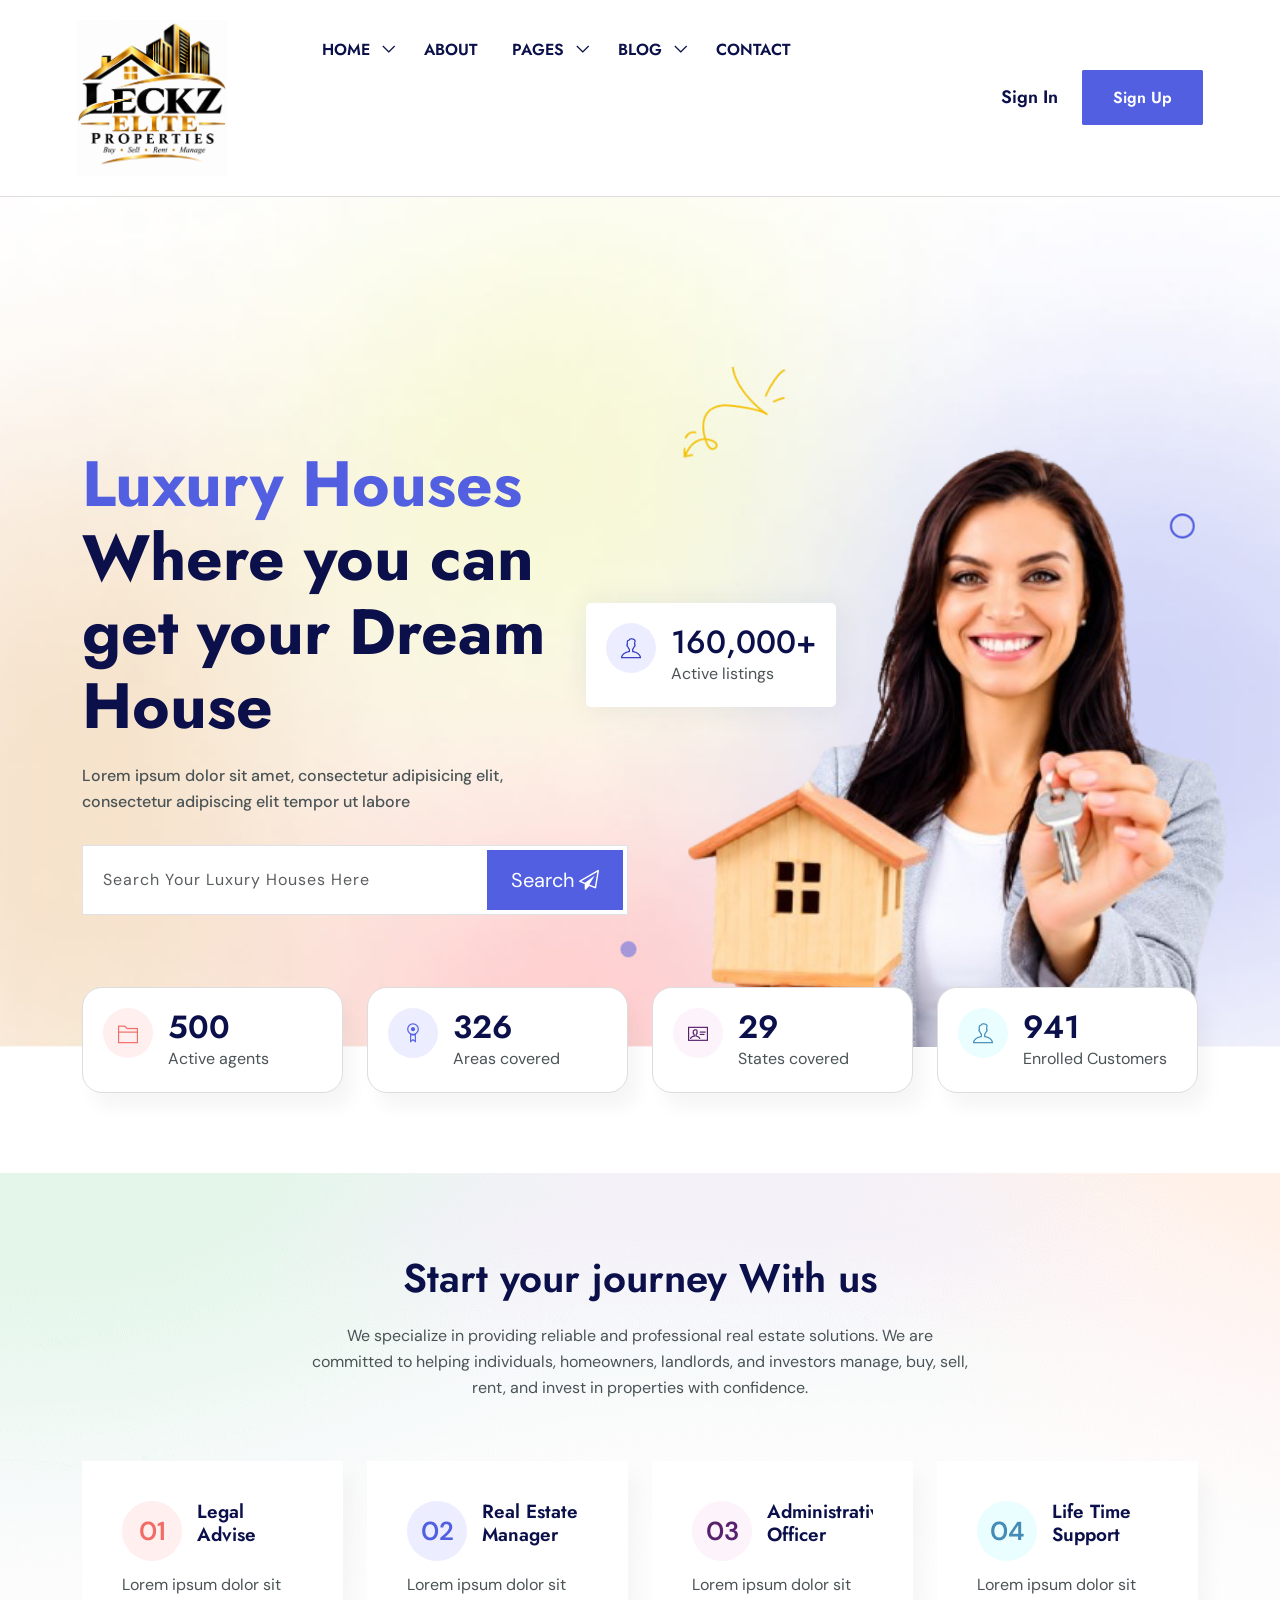
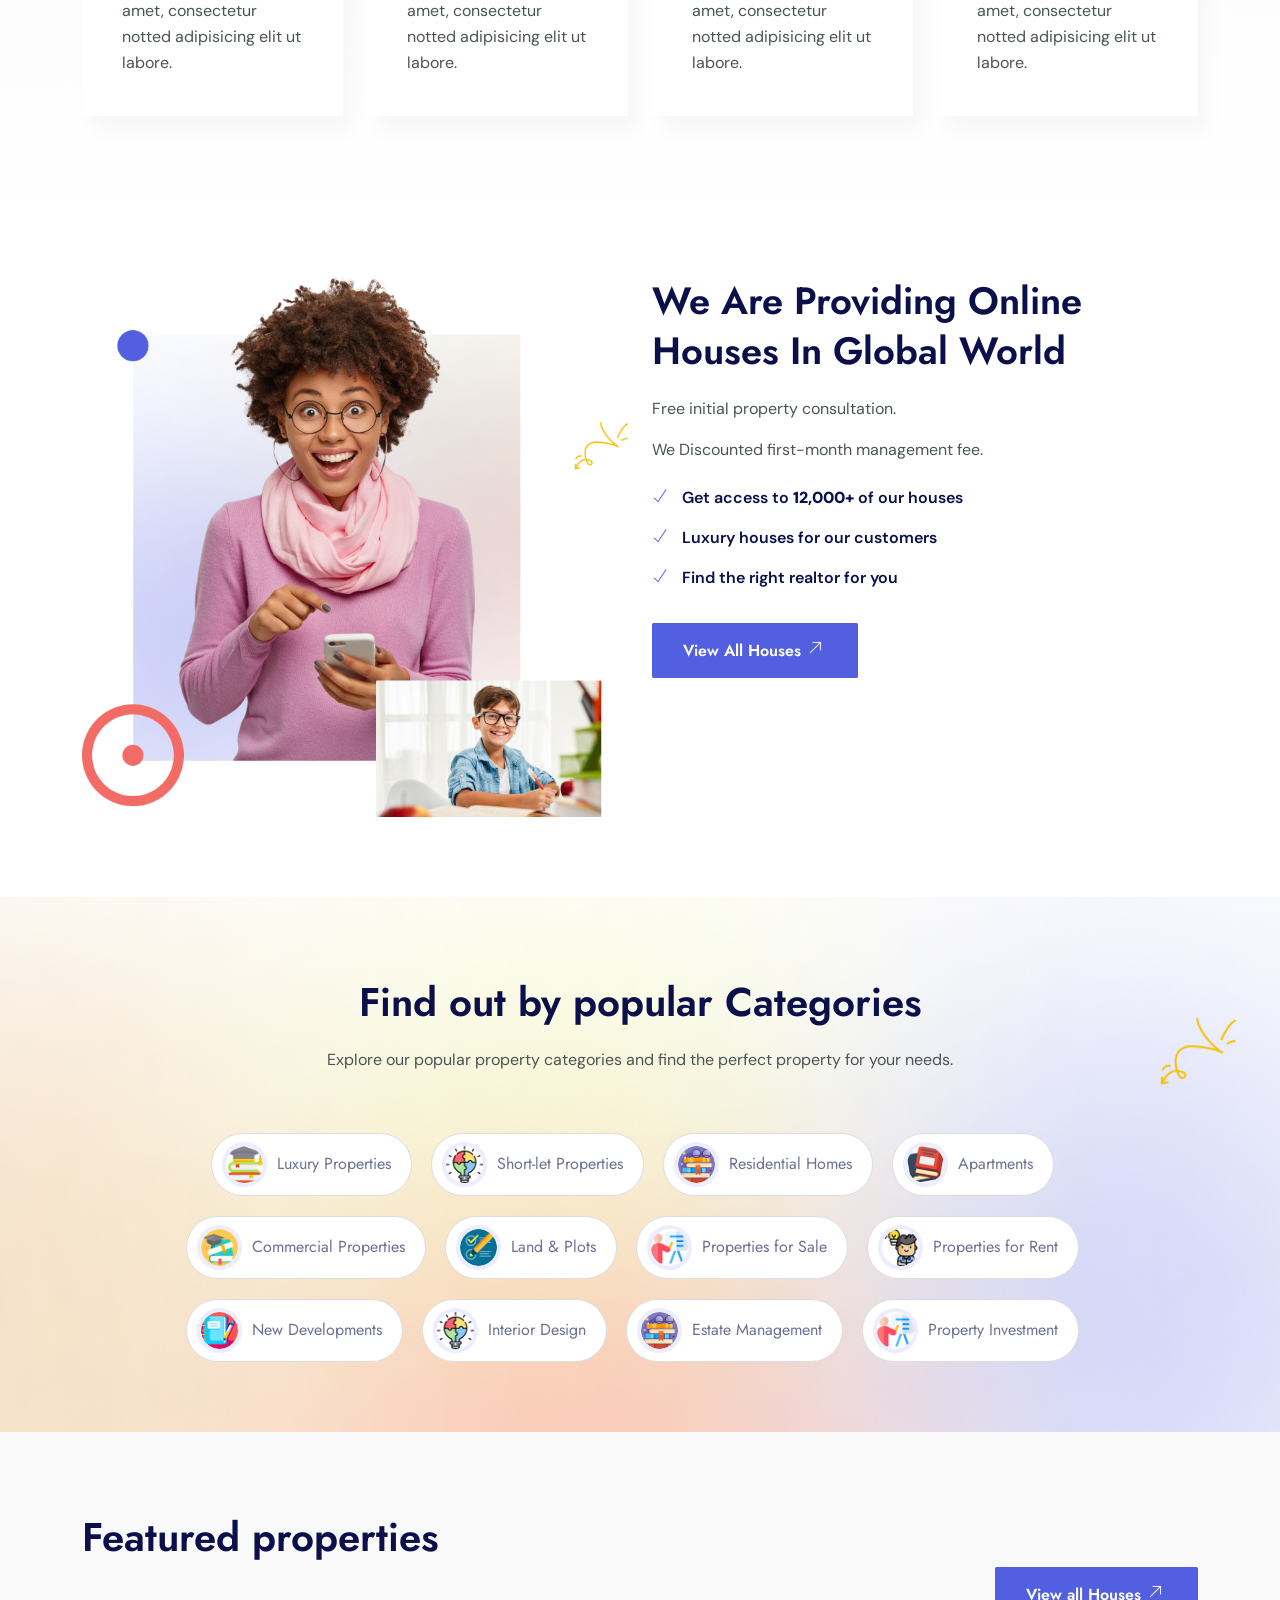
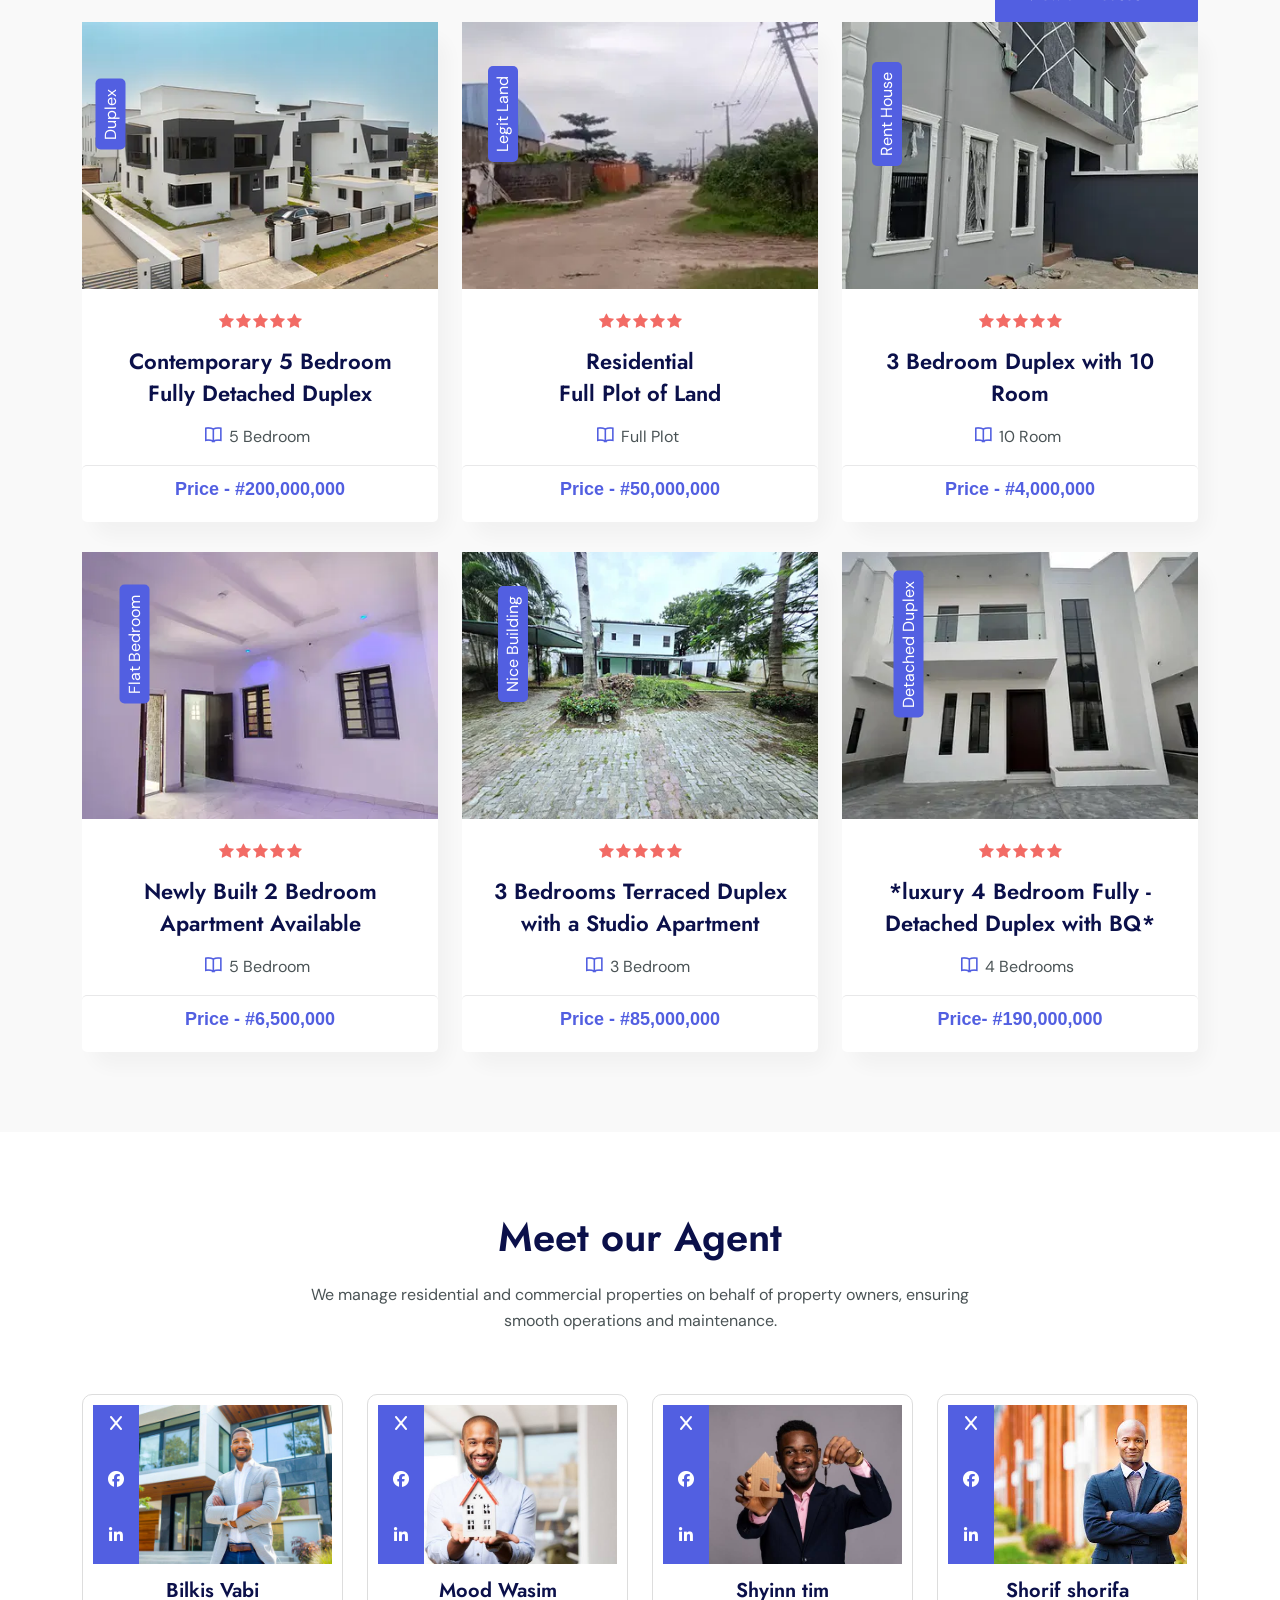
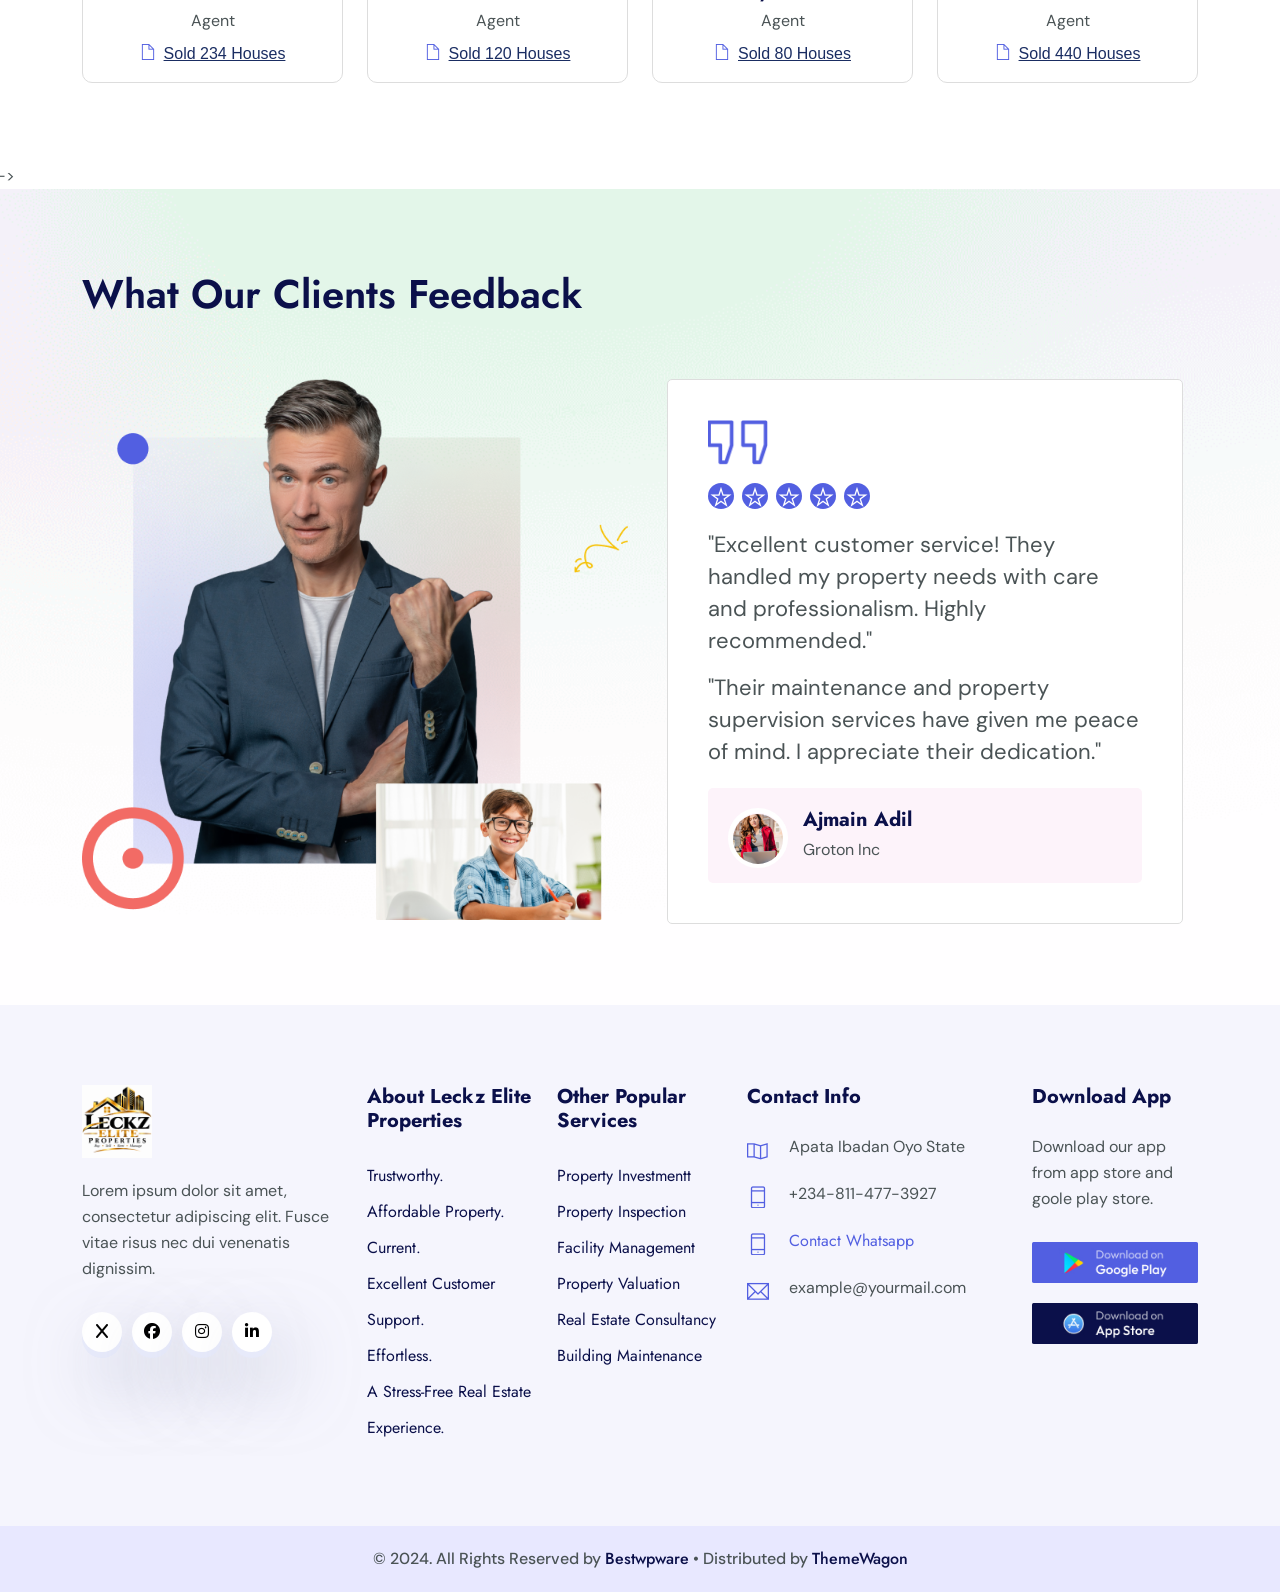
==== index.html @ 14e6365f "update index" ====
<!DOCTYPE html>
<html lang="en">

	<head>
		<!-- Meta -->
		<meta charset="utf-8">
		<meta http-equiv="X-UA-Compatible" content="IE=edge">
		<meta name="viewport" content="width=device-width, initial-scale=1, shrink-to-fit=no">
		<!-- The above 3 meta tags *must* come first in the head; any other head content must come *after* these tags -->
		<meta name="description" content="Eduleb - Education HTML Template">
		<meta name="keywords" content="agency, business, corporate, creative, html5, modern, multipurpose, One Page, parallax, startup">		
		<!-- SITE TITLE -->
		<title>Leckz Elite Properties</title>			
		<!-- Latest Bootstrap min CSS -->
		<link rel="stylesheet" href="assets/bootstrap/css/bootstrap.min.css">		
		<!-- Google Font -->
		<link href="https://fonts.googleapis.com/css2?family=DM+Sans:ital,opsz,wght@0,9..40,100..1000;1,9..40,100..1000&display=swap" rel="stylesheet">
		<link href="https://fonts.googleapis.com/css2?family=Jost:ital,wght@0,100..900;1,100..900&display=swap" rel="stylesheet">
		<!-- Font Awesome CSS -->
		<link rel="stylesheet" href="https://cdnjs.cloudflare.com/ajax/libs/font-awesome/6.5.2/css/all.min.css">
		<link rel="stylesheet" href="assets/fonts/font-awesome.min.css">
		<link rel="stylesheet" href="assets/fonts/themify-icons.css">
		<!--- owl carousel Css-->
		<link rel="stylesheet" href="assets/owlcarousel/css/owl.carousel.css">
		<link rel="stylesheet" href="assets/owlcarousel/css/owl.theme.css">	
		<!--jquery-simple-mobilemenu Css-->
        <link rel="stylesheet" href="assets/css/jquery-simple-mobilemenu.css">			
		<!-- MAGNIFIC CSS -->
		<link rel="stylesheet" href="assets/css/magnific-popup.css">		
		<!-- animate CSS -->
		<link rel="stylesheet" href="assets/css/animate.css">	
		<!-- Style CSS -->					
		<link rel="stylesheet" href="assets/css/style.css">					
		<!-- HTML5 shim and Respond.js IE8 support of HTML5 elements and media queries -->
		<!-- WARNING: Respond.js doesn't work if you view the page via file:// -->
		<!--[if lt IE 9]>
		  <script src="https://oss.maxcdn.com/html5shiv/3.7.2/html5shiv.min.js"></script>
		  <script src="https://oss.maxcdn.com/respond/1.4.2/respond.min.js"></script>
		<![endif]-->
	</head>
	
    <body data-spy="scroll" data-offset="80">

		<!-- START PRELOADER -->
		<div class="preloaders">
			<span class="loader"></span>
		</div>
		<!-- END PRELOADER -->		

		<!-- START NAVBAR -->  
		<div id="navigation" class="navbar-light bg-faded site-navigation">
			<div class="container-fluid">
				<div class="row">
					<div class="col-20 align-self-center">
						<div class="site-logo">
							<a href="index.html"><img src="assets/img/l-logo.png" alt=""></a>          				
						</div>
					</div><!--- END Col -->
					
					<div class="col-60 d-flex">
						<nav id="main-menu">
							<ul>
								<li class="menu-item-has-children"><a href="#">Home</a>
									<ul>										
										<li><a href="index.html">Home 01</a></li>
										<!-- <li><a href="index2.html">Home 02</a></li> -->
									</ul>
								</li>
								<li><a href="about.html">About</a></li>				  				  
								<!-- <li class="menu-item-has-children"><a href="course.html">Course</a> -->
									<!-- <ul>										 -->
										<!-- <li><a href="course.html">Course</a></li> -->
										<!-- <li><a href="course_details.html">Course Details</a></li> -->
									<!-- </ul> -->
								</li>								
								<li class="menu-item-has-children"><a href="#">Pages</a>
									<ul>										
										<li><a href="instructor.html">Instructor</a></li>
										<li><a href="ins_details.html">Instructor Details</a></li>
										<!-- <li><a href="pricing.html">Pricing Plan</a></li> -->
										<!-- <li><a href="faq.html">Faq Page</a></li>			 -->
										<!-- <li><a href="404.html">404</a></li>				 -->
									</ul>
								</li>							
								<li class="menu-item-has-children"><a href="blog.html">Blog</a>
									<ul>										
										<li><a href="blog.html">Blog</a></li>
										<li><a href="blog_single.html">Blog Details</a></li>
									</ul>
								</li>							  
								<li><a href="contact.html">Contact</a></li>
							</ul>
						</nav>
					</div><!--- END Col -->
					
					<div class="col-20 d-none d-xl-block text-end align-self-center">
						<a href="#" class="header-btn">Sign In</a>
						<a href="contact.html" class="btn_one">Sign Up</a>
					</div><!--- END Col -->
					
					<ul class="mobile_menu">						
						<li><a href="#">Home</a>
							<ul class="sub-menu">										
								<li><a href="index.html">Home 01</a></li>
								<!-- <li><a href="index2.html">Home 02</a></li>						 -->
							</ul>
						</li>	
						<li><a href="about.html">About</a></li>						
						<!-- <li><a href="#">Course</a> -->
							<!-- <ul class="sub-menu">										 -->
								<!-- <li><a href="course.html">Course</a></li> -->
								<!-- <li><a href="course_details.html">Course Deails</a></li>									 -->
							<!-- </ul> -->
						<!-- </li> -->
						<li><a href="#">Pages</a>
							<ul class="sub-menu">									
								<li><a href="instructor.html">Agentp</a></li>
								<li><a href="ins_details.html">Agent Details</a></li>
								<li><a href="pricing.html">Pricing Plan</a></li>
								<li><a href="faq.html">Faq Page</a></li>			
								<li><a href="404.html">404</a></li>							
							</ul>
						</li>			
						<li><a href="blog.html">Blog</a>
							<ul class="sub-menu">										
								<li><a href="blog.html">Blog</a></li>
								<li><a href="blog_single.html">Blog Details</a></li>
							</ul>
						</li>						
						<li><a href="contact.html">Contact</a></li>
					</ul>			
				</div><!--- END ROW -->
			</div><!--- END CONTAINER -->
		</div> 	  
		<!-- END NAVBAR -->		







		<!-- START HOME -->
		<section class="home_bg hb_height" style="background-image: url(assets/img/bg/home-bg.jpg);  background-size:cover; background-position: center center;">
			<div class="container">
				<div class="row">
				  <div class="col-lg-6 col-sm-12 col-xs-12">
					<div class="hero-text ht_top">
						<h1><span>Luxury Houses</span> Where you can get your Dream House</h1>
						<p>Lorem ipsum dolor sit amet, consectetur adipisicing elit, consectetur adipiscing elit tempor ut labore</p>
					</div>
					<div class="home_sb">
						<form action="#" class="banner_subs">
							<input type="text" class="form-control home_si" placeholder="Search your Luxury Houses here" required="required">
							<button type="button" class="subscribe__btn">Search <i class="fa fa-paper-plane-o"></i></button>
						</form>
					</div>					
				  </div><!--- END COL -->
				  <div class="col-lg-6 col-sm-12 col-xs-12">
					<div class="hero-text-img">
						<img src="assets/img/bg.png" class="img-fluid lekz-img" alt="" />
						<div class="home_ps number">
							<span class="ti-user"></span>
							<h2>160,000+</h2>
							<p>Active listings</p>
						</div>
					</div>					
				  </div><!--- END COL -->						  
				</div><!--- END ROW -->
			</div><!--- END CONTAINER -->
		</section>
		<!-- END  HOME -->	












		<!-- START COUNTER -->
		<section class="count_area counter_feature display">
			<div class="container">
				<div class="row diffrence">
					<div class="col-lg-3 col-sm-6 col-xs-12">
						<div class="single-counter">
							<span class="ti-folder sc_one"></span>
							<h2 class="counter-num">500</h2>
							<p>Active agents</p>
						</div>							
					</div>
					<div class="col-lg-3 col-sm-6 col-xs-12"> 
						<div class="single-counter">
							<span class="ti-medall-alt sc_two"></span>
							<h2 class="counter-num">326</h2>
							<p>Areas covered</p> 
						</div> 
					</div><!-- END COL -->
					<div class="col-lg-3 col-sm-6 col-xs-12">
						<div class="single-counter">
							<span class="ti-id-badge sc_three"></span>
							<h2 class="counter-num">29</h2>
							<p>States covered</p>
						</div>
					</div><!-- END COL -->
					<div class="col-lg-3 col-sm-6 col-xs-12">
						<div class="single-counter">
							<span class="ti-user sc_four"></span>
							<h2 class="counter-num">941</h2>
							<p>Enrolled Customers</p>
						</div>
					</div><!-- END COL -->						
				</div><!--- END ROW -->
			</div><!--- END CONTAINER -->		
		</section>
		<!-- END COUNTER -->







	<!-- START CATEGORY -->
	<section class="top_cat__area section-padding" style="background-image: url(assets/img/bg/shape-1.png);  background-size:cover; background-position: center center;">
		<div class="container">									
			<div class="section-title text-center">
				<h2>Start your journey With us</h2>
				<p>We specialize in providing reliable and professional real estate solutions. We are committed to helping individuals, homeowners, landlords, and investors manage, buy, sell, rent, and invest in properties with confidence.</p>
			</div>						
			<div class="row">					
				<div class="col-lg-3 col-sm-6 col-xs-12 wow fadeInUp" data-wow-duration="1s" data-wow-delay="0.2s" data-wow-offset="0">
					<div class="single_tp">
						<span class="sc_one">01</span>
						<h3>Legal <br/>Advise</h3>
						<p>Lorem ipsum dolor sit amet, consectetur notted adipisicing elit ut labore.</p>
					</div>
				</div><!-- END COL -->			
				<div class="col-lg-3 col-sm-6 col-xs-12 wow fadeInUp" data-wow-duration="1s" data-wow-delay="0.3s" data-wow-offset="0">
					<div class="single_tp">
						<span class="sc_two">02</span>
						<h3>Real Estate <br/>Manager</h3>
						<p>Lorem ipsum dolor sit amet, consectetur notted adipisicing elit ut labore.</p>
					</div>
				</div><!-- END COL -->			
				<div class="col-lg-3 col-sm-6 col-xs-12 wow fadeInUp" data-wow-duration="1s" data-wow-delay="0.4s" data-wow-offset="0">
					<div class="single_tp">
						<span class="sc_three">03</span>
						<h3>Administrative <br/>Officer</h3>
						<p>Lorem ipsum dolor sit amet, consectetur notted adipisicing elit ut labore.</p>
					</div>
				</div><!-- END COL -->	
				<div class="col-lg-3 col-sm-6 col-xs-12 wow fadeInUp" data-wow-duration="1s" data-wow-delay="0.4s" data-wow-offset="0">
					<div class="single_tp">
						<span class="sc_four">04</span>
						<h3>Life Time <br />Support</h3>
						<p>Lorem ipsum dolor sit amet, consectetur notted adipisicing elit ut labore.</p>
					</div>
				</div><!-- END COL -->							
			</div><!-- END ROW -->
		</div><!--- END CONTAINER -->
	</section>
	<!-- END CATEGORY -->		
		
	<!-- START ABOUT US -->
	<section class="ab_area section-padding">
		<div class="container">									
			<div class="row">								
				<div class="col-lg-6 col-sm-12 col-xs-12 wow fadeInUp" data-wow-duration="1s" data-wow-delay="0.2s" data-wow-offset="0">
					<div class="ab_img">
						<img src="assets/img/about1.png" class="img-fluid" alt="image">
					</div>
				</div><!--- END COL -->						
				<div class="col-lg-6 col-sm-12 col-xs-12 wow fadeInUp" data-wow-duration="1s" data-wow-delay="0.1s" data-wow-offset="0">
					<div class="ab_content">
						<h2>We Are Providing Online Houses In Global World</h2>
						<p>Free initial property consultation.</p>
						<p>We Discounted first-month management fee.</p>
						<ul>
							<li><span class="ti-check"></span> Get access to <b>12,000+</b> of our houses</li>
							<li><span class="ti-check"></span> Luxury houses for our customers</li>
							<li><span class="ti-check"></span> Find the right realtor for you</li>
						</ul>
						<a class="btn_one" href="course.html">View All Houses <i class="ti-arrow-top-right"></i></a>
					</div>
				</div><!--- END COL -->							  
			</div><!--- END ROW -->
		</div><!--- END CONTAINER -->
	</section>
	<!-- END ABOUT US -->	
	
	<!-- START CATEGORY -->
	<section class="top_cat__area section-padding image" style="background-image: url(assets/img/bg/section-2.jpg);  background-size:cover; background-position: center center;">
		<div class="container">									
			<div class="section-title text-center">
				<h2>Find out by popular Categories</h2>
				<p>Explore our popular property categories and find the perfect property for your needs.</p>
			</div>						
			<div class="row">													
				<div class="col-lg-12 col-sm-12 col-xs-12 wow fadeInUp" data-wow-duration="1s" data-wow-delay="0.1s" data-wow-offset="0">
					<div class="cat_list">
						<ul>
							<li><a href="#"><img src="assets/img/e1.png" alt="category-image" /> Luxury Properties</a></li>
							<li><a href="#"><img src="assets/img/e2.png" alt="category-image" /> Short-let Properties</a></li>
							<li><a href="#"><img src="assets/img/e3.png" alt="category-image" /> Residential Homes</a></li>
							<li><a href="#"><img src="assets/img/e4.png" alt="category-image" /> Apartments</a></li>
							<li><a href="#"><img src="assets/img/e5.png" alt="category-image" /> Commercial Properties</a></li>
							<li><a href="#"><img src="assets/img/e6.png" alt="category-image" /> Land & Plots</a></li>
							<li><a href="#"><img src="assets/img/e7.png" alt="category-image" /> Properties for Sale</a></li>
							<li><a href="#"><img src="assets/img/e8.png" alt="category-image" /> Properties for Rent</a></li>
							<li><a href="#"><img src="assets/img/e9.png" alt="category-image" /> New Developments</a></li>
							<li><a href="#"><img src="assets/img/e2.png" alt="category-image" /> Interior Design</a></li>
							<li><a href="#"><img src="assets/img/e3.png" alt="category-image" /> Estate Management</a></li>	
							<li><a href="#"><img src="assets/img/e7.png" alt="category-image" /> Property Investment</a></li>							
						</ul>
					</div>
				</div><!--- END COL -->							  
			</div><!--- END ROW -->
		</div><!--- END CONTAINER -->
	</section>
	<!-- END CATEGORY -->			

		<!-- START COURSE -->
		<section class="home_course section-padding">
			<div class="container">
				<div class="row">
					<div class="col-lg-8 col-sm-6 col-xs-12">
						<div class="section-title">
							<h2>Featured properties</h2>
						</div>					
					</div><!--- END COL -->
					<div class="col-lg-4 col-sm-6 col-xs-12">
						<div class="cour_btn">
							<a href="course.html" class="btn_one">View all Houses <i class="ti-arrow-top-right"></i></a>
						</div>
					</div><!--- END COL -->
				</div><!--- END ROW -->				
				<div class="row">
					<div class="col-lg-4 col-sm-6 col-xs-12">
						<div class="single_course">
							<div class="single_c_img">
								<img src="assets/img/house-1.webp" class="img-fluid" alt="course-image" />
								<span>Duplex</span>
							</div>
							<i class="fa fa-star"></i><i class="fa fa-star"></i><i class="fa fa-star"></i><i class="fa fa-star"></i><i class="fa fa-star"></i>
							<h4><a href="course.html">Contemporary 5 Bedroom Fully Detached Duplex</a></h4>
							<p><span class="ti-book"> </span> 5 Bedroom</p>
							<!-- <p><span class="ti-alarm-clock"> </span>2 Hrs 32 Min</p> -->
							<div class="price">Price - #200,000,000</div>
						</div>
					</div><!-- END COL -->
					<div class="col-lg-4 col-sm-6 col-xs-12">
						<div class="single_course">
							<div class="single_c_img">
								<img src="assets/img/house-2.webp" class="img-fluid" alt="course-image" />
								<span>Legit Land</span>
							</div>
							<i class="fa fa-star"></i><i class="fa fa-star"></i><i class="fa fa-star"></i><i class="fa fa-star"></i><i class="fa fa-star"></i>
							<h4><a href="course.html">Residential  <br/>Full Plot of Land</a></h4>
							<p><span class="ti-book"> </span> Full Plot</p>
							<!-- <p><span class="ti-alarm-clock"> </span>3 Hrs 32 Min</p> -->
							<div class="price">Price - #50,000,000</div>
						</div>
					</div><!-- END COL -->
					<div class="col-lg-4 col-sm-6 col-xs-12">
						<div class="single_course">
							<div class="single_c_img">
								<img src="assets/img/house-3.webp" class="img-fluid" alt="course-image" />
								<span>Rent House</span>
							</div>
							<i class="fa fa-star"></i><i class="fa fa-star"></i><i class="fa fa-star"></i><i class="fa fa-star"></i><i class="fa fa-star"></i>
							<h4><a href="course.html">3 Bedroom Duplex with 10 Room </a></h4>
							<p><span class="ti-book"> </span>10 Room</p>
							<!-- <p><span class="ti-alarm-clock"> </span>2 Hrs 32 Min</p> -->
							<div class="price">Price - #4,000,000</div>
						</div>
					</div><!-- END COL -->
					<div class="col-lg-4 col-sm-6 col-xs-12">

						<div class="single_course">
							<div class="single_c_img">
								<img src="assets/img/house-4.webp" class="img-fluid" alt="course-image" />
								<span>Flat Bedroom</span>
							</div>
							<i class="fa fa-star"></i><i class="fa fa-star"></i><i class="fa fa-star"></i><i class="fa fa-star"></i><i class="fa fa-star"></i>
							<h4><a href="course.html">Newly Built 2 Bedroom Apartment Available</a></h4>
							<p><span class="ti-book"> </span> 5 Bedroom</p>
							<!-- <p><span class="ti-alarm-clock"> </span>2 Hrs 32 Min</p> -->
							<div class="price">Price - #6,500,000</div>
						</div>
					</div><!-- END COL -->
					<div class="col-lg-4 col-sm-6 col-xs-12">
						<div class="single_course">
							<div class="single_c_img">
								<img src="assets/img/house-5.webp" class="img-fluid" alt="course-image" />
								<span>Nice Building</span>
							</div>
							<i class="fa fa-star"></i><i class="fa fa-star"></i><i class="fa fa-star"></i><i class="fa fa-star"></i><i class="fa fa-star"></i>
							<h4><a href="course.html">3 Bedrooms Terraced Duplex with a Studio Apartment</a></h4>
							<p><span class="ti-book"> </span> 3 Bedroom</p>
							<!-- <p><span class="ti-alarm-clock"> </span>2 Hrs 32 Min</p> -->
							<div class="price">Price - #85,000,000</div>
						</div>
					</div><!-- END COL -->
					<div class="col-lg-4 col-sm-6 col-xs-12">
						<div class="single_course">
							<div class="single_c_img">
								<img src="assets/img/house-6.webp" class="img-fluid" alt="course-image" />
								<span>Detached Duplex</span>
							</div>
							<i class="fa fa-star"></i><i class="fa fa-star"></i><i class="fa fa-star"></i><i class="fa fa-star"></i><i class="fa fa-star"></i>
							<h4><a href="course.html">*luxury 4 Bedroom Fully -Detached Duplex with BQ*</a></h4>
							<p><span class="ti-book"> </span> 4 Bedrooms</p>
							<!-- <p><span class="ti-alarm-clock"> </span>2 Hrs 32 Min</p> -->
							<div class="price">Price- #190,000,000</div>
						</div>
					</div><!-- END COL -->						
				</div><!--- END ROW -->
			</div><!--- END CONTAINER -->		
		</section>
		<!-- END COURSE -->	
		
		<!-- START COMPANY PARTNER LOGO  -->
		<!-- <div class="partner-logo section-padding"> -->
			<!-- <div class="container"> -->
				<!-- <div class="row part_bg">
					<div class="col-lg-4 col-sm-4 col-xs-12">
						<div class="partner_title">
							<h3>Helping <span>86,000+</span> global companies take the gloves off </h3>
						</div>					
					</div><!-- END COL  -->
					<!-- <div class="col-lg-8 col-sm-8 col-xs-12 text-center"> -->
						<!-- <div class="partner"> -->
							<!-- <a href="#"><img src="assets/img/clients/1.png" alt="image"></a> -->
							<!-- <a href="#"><img src="assets/img/clients/2.png" alt="image"></a> -->
							<!-- <a href="#"><img src="assets/img/clients/3.png" alt="image"></a> -->
							<!-- <a href="#"><img src="assets/img/clients/4.png" alt="image"></a> -->
							<!-- <a href="#"><img src="assets/img/clients/5.png" alt="image"></a> -->
							<!-- <a href="#"><img src="assets/img/clients/2.png" alt="image"></a> -->
				 			<!-- <a href="#"><img src="assets/img/clients/1.png" alt="image"></a> -->
							<!-- <a href="#"><img src="assets/img/clients/3.png" alt="image"></a> -->
							<!-- <a href="#"><img src="assets/img/clients/4.png" alt="image"></a> -->
						<!-- </div> -->
					<!-- </div><!-- END COL  --> 
				<!-- </div><!--END  ROW  -->
			<!-- </div><!-- END CONTAINER  --> 
		<!-- </div> -->
		<!-- END COMPANY PARTNER LOGO	 -->

		<!-- START VIDEO -->
		<!-- <section class="vid_area section-padding"> -->
			<!-- <div class="container">																 -->
				<!-- <div class="row"> -->
					<!-- <div class="col-lg-12 vp_top wow fadeInUDown" data-wow-duration="1s" data-wow-delay="0.2s" data-wow-offset="0"> -->
						<!-- <div class="video-area" style="background-image: url(assets/img/bg/video.jpg);  background-size:cover; background-position: center center;"> -->
							<!-- <a href="https://www.youtube.com/watch?v=RXv_uIN6e-Y" class="magnific_popup video-button"><i class="fa fa-play"></i></a> -->
						<!-- </div> -->
					<!-- </div><!--- END COL -->	 
				<!-- </div><!--- END ROW --> 
			<!-- </div><!--- END CONTAINER -->
		<!-- </section> -->
		<!-- END VIDEO -->			
		
		<!-- START TEAM -->
		<section class="team_area section-padding">
			<div class="container">									
				<div class="section-title text-center">
					<h2>Meet our Agent</h2>
					<p>We manage residential and commercial properties on behalf of property owners, ensuring smooth operations and maintenance.</p>
				</div>						
				<div class="row">													
					<div class="col-lg-3 col-sm-6 col-xs-12 wow fadeInUp" data-wow-duration="1s" data-wow-delay="0.1s" data-wow-offset="0">
						<div class="our-team">
							<div class="team-content">
								<a href="#"><img src="assets/img/images-2.jpeg" alt=""></a>
								<ul class="social-links">
									<li><a href="#"><i class="fa-solid fa-x"></i></a></li>
									<li><a href="#"><i class="fa-brands fa-facebook-f"></i></a></li>
									<li><a href="#"><i class="fa-brands fa-linkedin-in"></i></a></li>
								</ul>
							</div>
							<div class="team-prof">
								<h3>Bilkis Vabi</h3>
								<span>Agent</span>
							</div>
							<div class="sth_det2">
								<span class="ti-file"> <u>Sold 234 Houses</u></span>
								<!-- <span class="ti-user"> <u>27 Student</u></span> -->
							</div>									
						</div>
					</div><!--- END COL -->										
					<div class="col-lg-3 col-sm-6 col-xs-12 wow fadeInUp" data-wow-duration="1s" data-wow-delay="0.1s" data-wow-offset="0">
						<div class="our-team">
							<div class="team-content">
								<a href="#"><img src="assets/img/images.jpeg" alt=""></a>
								<ul class="social-links">
									<li><a href="#"><i class="fa-solid fa-x"></i></a></li>
									<li><a href="#"><i class="fa-brands fa-facebook-f"></i></a></li>
									<li><a href="#"><i class="fa-brands fa-linkedin-in"></i></a></li>
								</ul>
							</div>
							<div class="team-prof">
								<h3>Mood Wasim</h3>
								<span>Agent</span>
							</div>
							<div class="sth_det2">
								<span class="ti-file"> <u>Sold 120 Houses</u></span>
								<!-- <span class="ti-user"> <u>41 Student</u></span> -->
							</div>							
						</div>
					</div><!--- END COL -->										
					<div class="col-lg-3 col-sm-6 col-xs-12 wow fadeInUp" data-wow-duration="1s" data-wow-delay="0.1s" data-wow-offset="0">
						<div class="our-team">
							<div class="team-content">
								<a href="#"><img src="assets/img/images-3.jpeg" alt=""></a>
								<ul class="social-links">
									<li><a href="#"><i class="fa-solid fa-x"></i></a></li>
									<li><a href="#"><i class="fa-brands fa-facebook-f"></i></a></li>
									<li><a href="#"><i class="fa-brands fa-linkedin-in"></i></a></li>
								</ul>
							</div>
							<div class="team-prof">
								<h3>Shyinn tim</h3>
								<span>Agent</span>
							</div>
							<div class="sth_det2">
								<span class="ti-file"> <u>Sold 80 Houses</u></span>
								<!-- <span class="ti-user"> <u>31 Student</u></span> -->
							</div>
						</div>
					</div><!--- END COL -->										
					<div class="col-lg-3 col-sm-6 col-xs-12 wow fadeInUp" data-wow-duration="1s" data-wow-delay="0.1s" data-wow-offset="0">
						<div class="our-team">
							<div class="team-content">
								<a href="#"><img src="assets/img/images-9.jpeg" alt=""></a>
								<ul class="social-links">
									<li><a href="#"><i class="fa-solid fa-x"></i></a></li>
									<li><a href="#"><i class="fa-brands fa-facebook-f"></i></a></li>
									<li><a href="#"><i class="fa-brands fa-linkedin-in"></i></a></li>
								</ul>
							</div>
							<div class="team-prof">
								<h3>Shorif shorifa</h3>
								<span>Agent</span>
							</div>
							<div class="sth_det2">
								<span class="ti-file"> <u>Sold 440 Houses</u></span>
								<!-- <span class="ti-user"> <u>24 Student</u></span> -->
							</div>
						</div>
					</div><!--- END COL -->							  
				</div><!--- END ROW -->
			</div><!--- END CONTAINER -->
		</section>
		<!-- END TEAM -->	

	<!-- START PROMO -->
	<!-- <section class="ab_area section-padding"> -->
		<!-- <div class="container">									 -->
			<div class="row">													
				<!-- <div class="col-lg-6 col-sm-12 col-xs-12 wow fadeInUp" data-wow-duration="1s" data-wow-delay="0.1s" data-wow-offset="0"> -->
					<!-- <div class="ab_content"> -->
						<!-- <h2>Why Choose Us For Your Online Education Courses</h2> -->
						<!-- <p>We offer a brand new approach to the most basic learning paradigms. Choose from a wide range of learning options and gain new skills! Our school is know.</p> -->
						<!-- <p>We offer a brand new approach to the most basic learning paradigms. Choose from a wide range of learning options and gain new skills! Our school is know.</p> -->
						<!-- <ul> -->
							<!-- <li><span class="ti-check"></span> Get access to <b>12,000+</b> of our top courses</li> -->
							<!-- <li><span class="ti-check"></span> Popular topic to learn now in our online courses for student</li> -->
							<!-- <li><span class="ti-check"></span> Find the right instructor for you</li> -->
						<!-- </ul> -->
						<!-- <a class="btn_one" href="course.html">View All Courses <i class="ti-arrow-top-right"></i></a> -->
					<!-- </div> -->
				<!-- </div><!--- END COL	 --> -->
				<!-- <div class="col-lg-6 col-sm-12 col-xs-12 wow fadeInUp" data-wow-duration="1s" data-wow-delay="0.2s" data-wow-offset="0"> -->
					<!-- <div class="ab_img"> -->
						<!-- <img src="assets/img/about3.png" class="img-fluid" alt="image"> -->
						<!-- <div class="home_ps2"> -->
							<!-- <span class="ti-book"></span> -->
							<!-- <h2>3300+</h2> -->
							<!-- <p>Online Course</p> -->
						<!-- </div> -->
					<!-- </div> -->
				<!-- </div><!--- END COL -->					 
			<!-- </div><!--- END ROW -->
		<!-- </div><!--- END CONTAINER --> 
	<!-- </section> -->
	<!-- END PROMO -->			

		<!-- START TESTIMONIALS -->
		<section class="testi_area section-padding">
			<div class="container">
				<div class="section-title">
					<h2>What Our Clients Feedback</h2>
				</div>						
				<div class="row">
					<div class="col-lg-6 col-sm-12 col-xs-12">
						<div class="ab_img">
							<img src="assets/img/review.png" class="img-fluid" alt="image">
						</div>					
					</div><!-- END COL -->						
					<div class="col-lg-6 col-sm-12 col-xs-12">
						<div id="testimonial-slider" class="owl-carousel">
							<div class="testimonial">
								<img src="assets/img/quote.png" alt="" />
								<div class="testimonial_content">													
									<i class="ti-star"></i>
									<i class="ti-star"></i>
									<i class="ti-star"></i>
									<i class="ti-star"></i>
									<i class="ti-star"></i>
									<p>"Excellent customer service! They handled my property needs with care and professionalism. Highly recommended."</p>
									<p>"Their maintenance and property supervision services have given me peace of mind. I appreciate their dedication."</p>
								</div>
								<div class="testi_pic_title">
									<img src="assets/img/testimonial/1.png" alt="">
									<h4>Ajmain Adil</h4>
									<p>Groton Inc</p>
								</div>
							</div><!-- END TESTIMONIAL -->
							<div class="testimonial">
							<img src="assets/img/quote.png" alt="" />
								<div class="testimonial_content">													
									<i class="ti-star"></i>
									<i class="ti-star"></i>
									<i class="ti-star"></i>
									<i class="ti-star"></i>
									<i class="ti-star"></i>
									<p>Aqestic optio amet a ququam saepe aliquid voluate dicta fuga dolor saerror sed earum a magni soluta quam minus dolor dolor sed earum a magni soluta autem dolor error error sit quam minus sint rem a rerum dolobus veritatis delectus.</p>
								</div>
								<div class="testi_pic_title">
									<img src="assets/img/testimonial/2.png" alt="">
									<h4>Sharukh Khan</h4>
									<p>Red Chili Inc</p>
								</div>
							</div><!-- END TESTIMONIAL -->
							<div class="testimonial">
								<img src="assets/img/quote.png" alt="" />
								<div class="testimonial_content">													
									<i class="ti-star"></i>
									<i class="ti-star"></i>
									<i class="ti-star"></i>
									<i class="ti-star"></i>
									<i class="ti-star"></i>
									<p>Aqestic optio amet a ququam saepe aliquid voluate dicta fuga dolor saerror sed earum a magni soluta quam minus dolor dolor sed earum a magni soluta autem dolor error error sit quam minus sint rem a rerum dolobus veritatis delectus.</p>
								</div>
								<div class="testi_pic_title">
									<img src="assets/img/testimonial/3.png" alt="">
									<h4>Anushka sharma</h4>
									<p>Naika Company</p>
								</div>
							</div><!-- END TESTIMONIAL -->
							<div class="testimonial">
								<img src="assets/img/quote.png" alt="" />
								<div class="testimonial_content">													
									<i class="ti-star"></i>
									<i class="ti-star"></i>
									<i class="ti-star"></i>
									<i class="ti-star"></i>
									<i class="ti-star"></i>
									<p>Aqestic optio amet a ququam saepe aliquid voluate dicta fuga dolor saerror sed earum a magni soluta quam minus dolor dolor sed earum a magni soluta autem dolor error error sit quam minus sint rem a rerum dolobus veritatis delectus.</p>
								</div>
								<div class="testi_pic_title">
									<img src="assets/img/testimonial/4.png" alt="">
									<h4>Ajmain Adil</h4>
									<p>Groton Inc</p>
								</div>
							</div><!-- END TESTIMONIAL -->
							<div class="testimonial">
								<img src="assets/img/quote.png" alt="" />
								<div class="testimonial_content">													
									<i class="ti-star"></i>
									<i class="ti-star"></i>
									<i class="ti-star"></i>
									<i class="ti-star"></i>
									<i class="ti-star"></i>
									<p>Aqestic optio amet a ququam saepe aliquid voluate dicta fuga dolor saerror sed earum a magni soluta quam minus dolor dolor sed earum a magni soluta autem dolor error error sit quam minus sint rem a rerum dolobus veritatis delectus.</p>
								</div>
								<div class="testi_pic_title">
									<img src="assets/img/testimonial/5.png" alt="">
									<h4>Ajmain Adil</h4>
									<p>Groton Inc</p>
								</div>
							</div><!-- END TESTIMONIAL -->
						</div><!-- END TESTIMONIAL SLIDER -->
					</div><!-- END COL -->		
				</div><!--- END ROW -->
			</div><!--- END CONTAINER -->		
		</section>
		<!-- END TESTINUNIALS -->

		<!-- START BLOG -->
		<!-- <section id="blog" class="blog_area section-padding"> -->
			<!-- <div class="container"> -->
				<!-- <div class="section-title text-center"> -->
					<!-- <h2>Latest Blog & news</h2> -->
					<!-- <p>We offer a brand new approach to the most basic learning paradigms. Choose from a wide range of learning options and gain new skills! Our school is know.</p> -->
				<!-- </div>	 -->
				<!-- <div class="row">		 -->
					<!-- <div class="col-lg-4 col-sm-4 col-xs-12 wow fadeInUp" data-wow-duration="1s" data-wow-delay="0.1s" data-wow-offset="0"> -->
						<!-- <div class="single_blog"> -->
							<!-- <img src="assets/img/blog/1.jpg" class="img-fluid" alt="image" /> -->
							<!-- <div class="content_box"> -->
								<!-- <span>May 10, 2024 | <a href="blog.html">Education</a></span> -->
								<!-- <h2><a href="blog.html">Professional Mobile Painting and Sculpting</a></h2> -->
								<!-- <a class="btn_one" href="blog.html">Read More <i class="ti-arrow-top-right"></i></a> -->
							<!-- </div> -->
						<!-- </div> -->
					<!-- </div><!-- END COL-->				 
					<!-- <div class="col-lg-4 col-sm-4 col-xs-12 wow fadeInUp" data-wow-duration="1s" data-wow-delay="0.1s" data-wow-offset="0"> -->
						<!-- <div class="single_blog"> -->
							<!-- <img src="assets/img/blog/2.jpg" class="img-fluid" alt="image" /> -->
							<!-- <div class="content_box"> -->
								<!-- <span>May 16, 2024 | <a href="blog.html">Education</a></span> -->
								<!-- <h2><a href="blog.html">Professional Ceramic Moulding for Beginner</a></h2> -->
								<!-- <a class="btn_one" href="blog.html">Read More <i class="ti-arrow-top-right"></i></a>							 -->
							<!-- </div> -->
						<!-- </div> -->
					<!-- </div><!-- END COL--> 
					<!-- <div class="col-lg-4 col-sm-4 col-xs-12 wow fadeInUp" data-wow-duration="1s" data-wow-delay="0.3s" data-wow-offset="0"> -->
						<!-- <div class="single_blog"> -->
							<!-- <img src="assets/img/blog/3.jpg" class="img-fluid" alt="image" /> -->
							<!-- <div class="content_box"> -->
								<!-- <span>May 18, 2024 | <a href="blog.html">Programing</a></span> -->
								<!-- <h2><a href="blog.html">Education Is About Create Leaders For Tomorrow </a></h2> -->
								<!-- <a class="btn_one" href="blog.html">Read More <i class="ti-arrow-top-right"></i></a> -->
							<!-- </div> -->
						<!-- </div> -->
					<!-- </div><!-- END COL-->						 
				<!-- </div><!-- / END ROW --> 
			<!-- </div><!-- END CONTAINER  -->
		<!-- </section>	 -->
		<!-- END BLOG -->	
		
		<!-- START FOOTER -->
		<div class="footer section-padding">
			<div class="container">				
				<div class="row">						
					<div class="col-lg-3 col-sm-6 col-xs-12">
						<div class="single_footer">
							<a href="index.html"><img src="assets/img/l-logo.png" alt="" class="pic-logo"ss></a>         
							<p>Lorem ipsum dolor sit amet, consectetur adipiscing elit. Fusce vitae risus nec dui venenatis dignissim.</p>
							<div class="social_profile">
								<ul>
									<li><a class="f_facebook" href="#"><i class="fa-solid fa-x"></i></a></li>
									<li><a class="f_twitter" href="#"><i class="fa-brands fa-facebook-f"></i></a></li>
									<li><a class="f_instagram"href="#"><i class="fa-brands fa-instagram"></i></a></li>
									<li><a class="f_linkedin" href="#"><i class="fa-brands fa-linkedin-in"></i></a></li>
								</ul>
							</div>
						</div>			
					</div><!--- END COL -->						
					<div class="col-lg-2 col-sm-6 col-xs-12">
						<div class="single_footer">
							<h4>About Leckz Elite Properties</h4>
							<ul>
								<li><a href="#">Trustworthy.</a></li>
								<li><a href="#">Affordable property.</a></li>
								<li><a href="#">Current.</a></li>
								<li><a href="#">Excellent customer support.</a></li>
								<li><a href="#">Effortless.</a></li>
								<li><a href="#">A stress-free real estate experience.</a></li>
							</ul>
						</div>
					</div><!--- END COL -->	
					<div class="col-lg-2 col-sm-6 col-xs-12">
						<div class="single_footer">
							<h4>Other Popular Services </h4>
							<ul>
								<li><a href="#">Property Investmentt</a></li>
								<li><a href="#">Property Inspection</a></li>
								<li><a href="#">Facility Management</a></li>
								<li><a href="#">Property Valuation</a></li>
								<li><a href="#">Real Estate Consultancy</a></li>						
								<li><a href="#">Building Maintenance</a></li>						
							</ul>
						</div>
					</div><!--- END COL -->
					<div class="col-lg-3 col-sm-6 col-xs-12">
						<div class="single_footer">
							<h4>Contact Info</h4>
							<div class="sf_contact">
								<span class="ti-map"></span>
								<p>Apata Ibadan Oyo State</p>
							</div>
							<div class="sf_contact">
								<span class="ti-mobile"></span>
								<p>+234-811-477-3927</p>
							</div>
							<div class="sf_contact">
								<span class="ti-mobile"></span>
								<p><a href="tel:+88457845695">Contact Whatsapp</a></p>
							</div>
							<div class="sf_contact">
								<span class="ti-email"></span>
								<p>example@yourmail.com</p>
							</div>
						</div>
					</div><!--- END COL -->						
					<div class="col-lg-2 col-sm-6 col-xs-12">
						<div class="single_footer">
							<h4>Download App</h4>
							<p>Download our app from app store and goole play store.</p>
							<a href="index.html"><img src="assets/img/google-play.jpg" class="foot_img" alt=""></a>  
							<a href="index.html"><img src="assets/img/app-store.jpg" class="foot_img" alt=""></a>  
						</div>
					</div><!--- END COL -->	
				</div><!--- END ROW -->					
			</div><!--- END CONTAINER -->
		</div>
		<!-- END FOOTER -->	

		<!-- START FOOTER COPYRIGHT -->	
		<div class="foot_copy">
			<div class="footer_copyright">
				<p>&copy; 2024. All Rights Reserved by <a href="https://bestwpware.com/">Bestwpware</a> • Distributed by <a href="https://themewagon.com">ThemeWagon</a></p>
			</div>	
		</div>
		<!-- END FOOTER COPYRIGHT -->	
	
	<!-- Latest jQuery -->
		<script src="assets/js/jquery-1.12.4.min.js"></script>
	<!-- Latest compiled and minified Bootstrap -->
		<script src="assets/bootstrap/js/bootstrap.min.js"></script>
	<!-- modernizer JS -->		
		<script src="assets/js/modernizr-2.8.3.min.js"></script>	
	<!-- jquery-simple-mobilemenu.min -->
		<script src="assets/js/jquery-simple-mobilemenu.js"></script>		
	<!-- owl-carousel min js  -->
		<script src="assets/owlcarousel/js/owl.carousel.min.js"></script>					
	<!-- magnific-popup js -->               
		<script src="assets/js/jquery.magnific-popup.min.js"></script>						
	<!-- countTo js -->
		<script src="assets/js/jquery.inview.min.js"></script>								
	<!-- scrolltopcontrol js -->
		<script src="assets/js/scrolltopcontrol.js"></script>			
	<!-- WOW - Reveal Animations When You Scroll -->
		<script src="assets/js/wow.min.js"></script>				
	<!-- scripts js -->
		<script src="assets/js/scripts.js"></script>
    </body>
</html>
---- assets/fonts/themify-icons.css ----
@font-face {
	font-family: 'themify';
	src:url('../fonts/themify.eot?-fvbane');
	src:url('../fonts/themify.eot?#iefix-fvbane') format('embedded-opentype'),
		url('../fonts/themify.woff?-fvbane') format('woff'),
		url('../fonts/themify.ttf?-fvbane') format('truetype'),
		url('../fonts/themify.svg?-fvbane#themify') format('svg');
	font-weight: normal;
	font-style: normal;
}

[class^="ti-"], [class*=" ti-"] {
	font-family: 'themify';
	speak: none;
	font-style: normal;
	font-weight: normal;
	font-variant: normal;
	text-transform: none;
	line-height: 1;

	/* Better Font Rendering =========== */
	-webkit-font-smoothing: antialiased;
	-moz-osx-font-smoothing: grayscale;
}

.ti-wand:before {
	content: "\e600";
}
.ti-volume:before {
	content: "\e601";
}
.ti-user:before {
	content: "\e602";
}
.ti-unlock:before {
	content: "\e603";
}
.ti-unlink:before {
	content: "\e604";
}
.ti-trash:before {
	content: "\e605";
}
.ti-thought:before {
	content: "\e606";
}
.ti-target:before {
	content: "\e607";
}
.ti-tag:before {
	content: "\e608";
}
.ti-tablet:before {
	content: "\e609";
}
.ti-star:before {
	content: "\e60a";
}
.ti-spray:before {
	content: "\e60b";
}
.ti-signal:before {
	content: "\e60c";
}
.ti-shopping-cart:before {
	content: "\e60d";
}
.ti-shopping-cart-full:before {
	content: "\e60e";
}
.ti-settings:before {
	content: "\e60f";
}
.ti-search:before {
	content: "\e610";
}
.ti-zoom-in:before {
	content: "\e611";
}
.ti-zoom-out:before {
	content: "\e612";
}
.ti-cut:before {
	content: "\e613";
}
.ti-ruler:before {
	content: "\e614";
}
.ti-ruler-pencil:before {
	content: "\e615";
}
.ti-ruler-alt:before {
	content: "\e616";
}
.ti-bookmark:before {
	content: "\e617";
}
.ti-bookmark-alt:before {
	content: "\e618";
}
.ti-reload:before {
	content: "\e619";
}
.ti-plus:before {
	content: "\e61a";
}
.ti-pin:before {
	content: "\e61b";
}
.ti-pencil:before {
	content: "\e61c";
}
.ti-pencil-alt:before {
	content: "\e61d";
}
.ti-paint-roller:before {
	content: "\e61e";
}
.ti-paint-bucket:before {
	content: "\e61f";
}
.ti-na:before {
	content: "\e620";
}
.ti-mobile:before {
	content: "\e621";
}
.ti-minus:before {
	content: "\e622";
}
.ti-medall:before {
	content: "\e623";
}
.ti-medall-alt:before {
	content: "\e624";
}
.ti-marker:before {
	content: "\e625";
}
.ti-marker-alt:before {
	content: "\e626";
}
.ti-arrow-up:before {
	content: "\e627";
}
.ti-arrow-right:before {
	content: "\e628";
}
.ti-arrow-left:before {
	content: "\e629";
}
.ti-arrow-down:before {
	content: "\e62a";
}
.ti-lock:before {
	content: "\e62b";
}
.ti-location-arrow:before {
	content: "\e62c";
}
.ti-link:before {
	content: "\e62d";
}
.ti-layout:before {
	content: "\e62e";
}
.ti-layers:before {
	content: "\e62f";
}
.ti-layers-alt:before {
	content: "\e630";
}
.ti-key:before {
	content: "\e631";
}
.ti-import:before {
	content: "\e632";
}
.ti-image:before {
	content: "\e633";
}
.ti-heart:before {
	content: "\e634";
}
.ti-heart-broken:before {
	content: "\e635";
}
.ti-hand-stop:before {
	content: "\e636";
}
.ti-hand-open:before {
	content: "\e637";
}
.ti-hand-drag:before {
	content: "\e638";
}
.ti-folder:before {
	content: "\e639";
}
.ti-flag:before {
	content: "\e63a";
}
.ti-flag-alt:before {
	content: "\e63b";
}
.ti-flag-alt-2:before {
	content: "\e63c";
}
.ti-eye:before {
	content: "\e63d";
}
.ti-export:before {
	content: "\e63e";
}
.ti-exchange-vertical:before {
	content: "\e63f";
}
.ti-desktop:before {
	content: "\e640";
}
.ti-cup:before {
	content: "\e641";
}
.ti-crown:before {
	content: "\e642";
}
.ti-comments:before {
	content: "\e643";
}
.ti-comment:before {
	content: "\e644";
}
.ti-comment-alt:before {
	content: "\e645";
}
.ti-close:before {
	content: "\e646";
}
.ti-clip:before {
	content: "\e647";
}
.ti-angle-up:before {
	content: "\e648";
}
.ti-angle-right:before {
	content: "\e649";
}
.ti-angle-left:before {
	content: "\e64a";
}
.ti-angle-down:before {
	content: "\e64b";
}
.ti-check:before {
	content: "\e64c";
}
.ti-check-box:before {
	content: "\e64d";
}
.ti-camera:before {
	content: "\e64e";
}
.ti-announcement:before {
	content: "\e64f";
}
.ti-brush:before {
	content: "\e650";
}
.ti-briefcase:before {
	content: "\e651";
}
.ti-bolt:before {
	content: "\e652";
}
.ti-bolt-alt:before {
	content: "\e653";
}
.ti-blackboard:before {
	content: "\e654";
}
.ti-bag:before {
	content: "\e655";
}
.ti-move:before {
	content: "\e656";
}
.ti-arrows-vertical:before {
	content: "\e657";
}
.ti-arrows-horizontal:before {
	content: "\e658";
}
.ti-fullscreen:before {
	content: "\e659";
}
.ti-arrow-top-right:before {
	content: "\e65a";
}
.ti-arrow-top-left:before {
	content: "\e65b";
}
.ti-arrow-circle-up:before {
	content: "\e65c";
}
.ti-arrow-circle-right:before {
	content: "\e65d";
}
.ti-arrow-circle-left:before {
	content: "\e65e";
}
.ti-arrow-circle-down:before {
	content: "\e65f";
}
.ti-angle-double-up:before {
	content: "\e660";
}
.ti-angle-double-right:before {
	content: "\e661";
}
.ti-angle-double-left:before {
	content: "\e662";
}
.ti-angle-double-down:before {
	content: "\e663";
}
.ti-zip:before {
	content: "\e664";
}
.ti-world:before {
	content: "\e665";
}
.ti-wheelchair:before {
	content: "\e666";
}
.ti-view-list:before {
	content: "\e667";
}
.ti-view-list-alt:before {
	content: "\e668";
}
.ti-view-grid:before {
	content: "\e669";
}
.ti-uppercase:before {
	content: "\e66a";
}
.ti-upload:before {
	content: "\e66b";
}
.ti-underline:before {
	content: "\e66c";
}
.ti-truck:before {
	content: "\e66d";
}
.ti-timer:before {
	content: "\e66e";
}
.ti-ticket:before {
	content: "\e66f";
}
.ti-thumb-up:before {
	content: "\e670";
}
.ti-thumb-down:before {
	content: "\e671";
}
.ti-text:before {
	content: "\e672";
}
.ti-stats-up:before {
	content: "\e673";
}
.ti-stats-down:before {
	content: "\e674";
}
.ti-split-v:before {
	content: "\e675";
}
.ti-split-h:before {
	content: "\e676";
}
.ti-smallcap:before {
	content: "\e677";
}
.ti-shine:before {
	content: "\e678";
}
.ti-shift-right:before {
	content: "\e679";
}
.ti-shift-left:before {
	content: "\e67a";
}
.ti-shield:before {
	content: "\e67b";
}
.ti-notepad:before {
	content: "\e67c";
}
.ti-server:before {
	content: "\e67d";
}
.ti-quote-right:before {
	content: "\e67e";
}
.ti-quote-left:before {
	content: "\e67f";
}
.ti-pulse:before {
	content: "\e680";
}
.ti-printer:before {
	content: "\e681";
}
.ti-power-off:before {
	content: "\e682";
}
.ti-plug:before {
	content: "\e683";
}
.ti-pie-chart:before {
	content: "\e684";
}
.ti-paragraph:before {
	content: "\e685";
}
.ti-panel:before {
	content: "\e686";
}
.ti-package:before {
	content: "\e687";
}
.ti-music:before {
	content: "\e688";
}
.ti-music-alt:before {
	content: "\e689";
}
.ti-mouse:before {
	content: "\e68a";
}
.ti-mouse-alt:before {
	content: "\e68b";
}
.ti-money:before {
	content: "\e68c";
}
.ti-microphone:before {
	content: "\e68d";
}
.ti-menu:before {
	content: "\e68e";
}
.ti-menu-alt:before {
	content: "\e68f";
}
.ti-map:before {
	content: "\e690";
}
.ti-map-alt:before {
	content: "\e691";
}
.ti-loop:before {
	content: "\e692";
}
.ti-location-pin:before {
	content: "\e693";
}
.ti-list:before {
	content: "\e694";
}
.ti-light-bulb:before {
	content: "\e695";
}
.ti-Italic:before {
	content: "\e696";
}
.ti-info:before {
	content: "\e697";
}
.ti-infinite:before {
	content: "\e698";
}
.ti-id-badge:before {
	content: "\e699";
}
.ti-hummer:before {
	content: "\e69a";
}
.ti-home:before {
	content: "\e69b";
}
.ti-help:before {
	content: "\e69c";
}
.ti-headphone:before {
	content: "\e69d";
}
.ti-harddrives:before {
	content: "\e69e";
}
.ti-harddrive:before {
	content: "\e69f";
}
.ti-gift:before {
	content: "\e6a0";
}
.ti-game:before {
	content: "\e6a1";
}
.ti-filter:before {
	content: "\e6a2";
}
.ti-files:before {
	content: "\e6a3";
}
.ti-file:before {
	content: "\e6a4";
}
.ti-eraser:before {
	content: "\e6a5";
}
.ti-envelope:before {
	content: "\e6a6";
}
.ti-download:before {
	content: "\e6a7";
}
.ti-direction:before {
	content: "\e6a8";
}
.ti-direction-alt:before {
	content: "\e6a9";
}
.ti-dashboard:before {
	content: "\e6aa";
}
.ti-control-stop:before {
	content: "\e6ab";
}
.ti-control-shuffle:before {
	content: "\e6ac";
}
.ti-control-play:before {
	content: "\e6ad";
}
.ti-control-pause:before {
	content: "\e6ae";
}
.ti-control-forward:before {
	content: "\e6af";
}
.ti-control-backward:before {
	content: "\e6b0";
}
.ti-cloud:before {
	content: "\e6b1";
}
.ti-cloud-up:before {
	content: "\e6b2";
}
.ti-cloud-down:before {
	content: "\e6b3";
}
.ti-clipboard:before {
	content: "\e6b4";
}
.ti-car:before {
	content: "\e6b5";
}
.ti-calendar:before {
	content: "\e6b6";
}
.ti-book:before {
	content: "\e6b7";
}
.ti-bell:before {
	content: "\e6b8";
}
.ti-basketball:before {
	content: "\e6b9";
}
.ti-bar-chart:before {
	content: "\e6ba";
}
.ti-bar-chart-alt:before {
	content: "\e6bb";
}
.ti-back-right:before {
	content: "\e6bc";
}
.ti-back-left:before {
	content: "\e6bd";
}
.ti-arrows-corner:before {
	content: "\e6be";
}
.ti-archive:before {
	content: "\e6bf";
}
.ti-anchor:before {
	content: "\e6c0";
}
.ti-align-right:before {
	content: "\e6c1";
}
.ti-align-left:before {
	content: "\e6c2";
}
.ti-align-justify:before {
	content: "\e6c3";
}
.ti-align-center:before {
	content: "\e6c4";
}
.ti-alert:before {
	content: "\e6c5";
}
.ti-alarm-clock:before {
	content: "\e6c6";
}
.ti-agenda:before {
	content: "\e6c7";
}
.ti-write:before {
	content: "\e6c8";
}
.ti-window:before {
	content: "\e6c9";
}
.ti-widgetized:before {
	content: "\e6ca";
}
.ti-widget:before {
	content: "\e6cb";
}
.ti-widget-alt:before {
	content: "\e6cc";
}
.ti-wallet:before {
	content: "\e6cd";
}
.ti-video-clapper:before {
	content: "\e6ce";
}
.ti-video-camera:before {
	content: "\e6cf";
}
.ti-vector:before {
	content: "\e6d0";
}
.ti-themify-logo:before {
	content: "\e6d1";
}
.ti-themify-favicon:before {
	content: "\e6d2";
}
.ti-themify-favicon-alt:before {
	content: "\e6d3";
}
.ti-support:before {
	content: "\e6d4";
}
.ti-stamp:before {
	content: "\e6d5";
}
.ti-split-v-alt:before {
	content: "\e6d6";
}
.ti-slice:before {
	content: "\e6d7";
}
.ti-shortcode:before {
	content: "\e6d8";
}
.ti-shift-right-alt:before {
	content: "\e6d9";
}
.ti-shift-left-alt:before {
	content: "\e6da";
}
.ti-ruler-alt-2:before {
	content: "\e6db";
}
.ti-receipt:before {
	content: "\e6dc";
}
.ti-pin2:before {
	content: "\e6dd";
}
.ti-pin-alt:before {
	content: "\e6de";
}
.ti-pencil-alt2:before {
	content: "\e6df";
}
.ti-palette:before {
	content: "\e6e0";
}
.ti-more:before {
	content: "\e6e1";
}
.ti-more-alt:before {
	content: "\e6e2";
}
.ti-microphone-alt:before {
	content: "\e6e3";
}
.ti-magnet:before {
	content: "\e6e4";
}
.ti-line-double:before {
	content: "\e6e5";
}
.ti-line-dotted:before {
	content: "\e6e6";
}
.ti-line-dashed:before {
	content: "\e6e7";
}
.ti-layout-width-full:before {
	content: "\e6e8";
}
.ti-layout-width-default:before {
	content: "\e6e9";
}
.ti-layout-width-default-alt:before {
	content: "\e6ea";
}
.ti-layout-tab:before {
	content: "\e6eb";
}
.ti-layout-tab-window:before {
	content: "\e6ec";
}
.ti-layout-tab-v:before {
	content: "\e6ed";
}
.ti-layout-tab-min:before {
	content: "\e6ee";
}
.ti-layout-slider:before {
	content: "\e6ef";
}
.ti-layout-slider-alt:before {
	content: "\e6f0";
}
.ti-layout-sidebar-right:before {
	content: "\e6f1";
}
.ti-layout-sidebar-none:before {
	content: "\e6f2";
}
.ti-layout-sidebar-left:before {
	content: "\e6f3";
}
.ti-layout-placeholder:before {
	content: "\e6f4";
}
.ti-layout-menu:before {
	content: "\e6f5";
}
.ti-layout-menu-v:before {
	content: "\e6f6";
}
.ti-layout-menu-separated:before {
	content: "\e6f7";
}
.ti-layout-menu-full:before {
	content: "\e6f8";
}
.ti-layout-media-right-alt:before {
	content: "\e6f9";
}
.ti-layout-media-right:before {
	content: "\e6fa";
}
.ti-layout-media-overlay:before {
	content: "\e6fb";
}
.ti-layout-media-overlay-alt:before {
	content: "\e6fc";
}
.ti-layout-media-overlay-alt-2:before {
	content: "\e6fd";
}
.ti-layout-media-left-alt:before {
	content: "\e6fe";
}
.ti-layout-media-left:before {
	content: "\e6ff";
}
.ti-layout-media-center-alt:before {
	content: "\e700";
}
.ti-layout-media-center:before {
	content: "\e701";
}
.ti-layout-list-thumb:before {
	content: "\e702";
}
.ti-layout-list-thumb-alt:before {
	content: "\e703";
}
.ti-layout-list-post:before {
	content: "\e704";
}
.ti-layout-list-large-image:before {
	content: "\e705";
}
.ti-layout-line-solid:before {
	content: "\e706";
}
.ti-layout-grid4:before {
	content: "\e707";
}
.ti-layout-grid3:before {
	content: "\e708";
}
.ti-layout-grid2:before {
	content: "\e709";
}
.ti-layout-grid2-thumb:before {
	content: "\e70a";
}
.ti-layout-cta-right:before {
	content: "\e70b";
}
.ti-layout-cta-left:before {
	content: "\e70c";
}
.ti-layout-cta-center:before {
	content: "\e70d";
}
.ti-layout-cta-btn-right:before {
	content: "\e70e";
}
.ti-layout-cta-btn-left:before {
	content: "\e70f";
}
.ti-layout-column4:before {
	content: "\e710";
}
.ti-layout-column3:before {
	content: "\e711";
}
.ti-layout-column2:before {
	content: "\e712";
}
.ti-layout-accordion-separated:before {
	content: "\e713";
}
.ti-layout-accordion-merged:before {
	content: "\e714";
}
.ti-layout-accordion-list:before {
	content: "\e715";
}
.ti-ink-pen:before {
	content: "\e716";
}
.ti-info-alt:before {
	content: "\e717";
}
.ti-help-alt:before {
	content: "\e718";
}
.ti-headphone-alt:before {
	content: "\e719";
}
.ti-hand-point-up:before {
	content: "\e71a";
}
.ti-hand-point-right:before {
	content: "\e71b";
}
.ti-hand-point-left:before {
	content: "\e71c";
}
.ti-hand-point-down:before {
	content: "\e71d";
}
.ti-gallery:before {
	content: "\e71e";
}
.ti-face-smile:before {
	content: "\e71f";
}
.ti-face-sad:before {
	content: "\e720";
}
.ti-credit-card:before {
	content: "\e721";
}
.ti-control-skip-forward:before {
	content: "\e722";
}
.ti-control-skip-backward:before {
	content: "\e723";
}
.ti-control-record:before {
	content: "\e724";
}
.ti-control-eject:before {
	content: "\e725";
}
.ti-comments-smiley:before {
	content: "\e726";
}
.ti-brush-alt:before {
	content: "\e727";
}
.ti-youtube:before {
	content: "\e728";
}
.ti-vimeo:before {
	content: "\e729";
}
.ti-twitter:before {
	content: "\e72a";
}
.ti-time:before {
	content: "\e72b";
}
.ti-tumblr:before {
	content: "\e72c";
}
.ti-skype:before {
	content: "\e72d";
}
.ti-share:before {
	content: "\e72e";
}
.ti-share-alt:before {
	content: "\e72f";
}
.ti-rocket:before {
	content: "\e730";
}
.ti-pinterest:before {
	content: "\e731";
}
.ti-new-window:before {
	content: "\e732";
}
.ti-microsoft:before {
	content: "\e733";
}
.ti-list-ol:before {
	content: "\e734";
}
.ti-linkedin:before {
	content: "\e735";
}
.ti-layout-sidebar-2:before {
	content: "\e736";
}
.ti-layout-grid4-alt:before {
	content: "\e737";
}
.ti-layout-grid3-alt:before {
	content: "\e738";
}
.ti-layout-grid2-alt:before {
	content: "\e739";
}
.ti-layout-column4-alt:before {
	content: "\e73a";
}
.ti-layout-column3-alt:before {
	content: "\e73b";
}
.ti-layout-column2-alt:before {
	content: "\e73c";
}
.ti-instagram:before {
	content: "\e73d";
}
.ti-google:before {
	content: "\e73e";
}
.ti-github:before {
	content: "\e73f";
}
.ti-flickr:before {
	content: "\e740";
}
.ti-facebook:before {
	content: "\e741";
}
.ti-dropbox:before {
	content: "\e742";
}
.ti-dribbble:before {
	content: "\e743";
}
.ti-apple:before {
	content: "\e744";
}
.ti-android:before {
	content: "\e745";
}
.ti-save:before {
	content: "\e746";
}
.ti-save-alt:before {
	content: "\e747";
}
.ti-yahoo:before {
	content: "\e748";
}
.ti-wordpress:before {
	content: "\e749";
}
.ti-vimeo-alt:before {
	content: "\e74a";
}
.ti-twitter-alt:before {
	content: "\e74b";
}
.ti-tumblr-alt:before {
	content: "\e74c";
}
.ti-trello:before {
	content: "\e74d";
}
.ti-stack-overflow:before {
	content: "\e74e";
}
.ti-soundcloud:before {
	content: "\e74f";
}
.ti-sharethis:before {
	content: "\e750";
}
.ti-sharethis-alt:before {
	content: "\e751";
}
.ti-reddit:before {
	content: "\e752";
}
.ti-pinterest-alt:before {
	content: "\e753";
}
.ti-microsoft-alt:before {
	content: "\e754";
}
.ti-linux:before {
	content: "\e755";
}
.ti-jsfiddle:before {
	content: "\e756";
}
.ti-joomla:before {
	content: "\e757";
}
.ti-html5:before {
	content: "\e758";
}
.ti-flickr-alt:before {
	content: "\e759";
}
.ti-email:before {
	content: "\e75a";
}
.ti-drupal:before {
	content: "\e75b";
}
.ti-dropbox-alt:before {
	content: "\e75c";
}
.ti-css3:before {
	content: "\e75d";
}
.ti-rss:before {
	content: "\e75e";
}
.ti-rss-alt:before {
	content: "\e75f";
}
---- assets/css/style.css ----
/*
Author       : theme_ocean
Template Name: Eduleb - Education HTML Template
Version      : 1.0
*/
/*=============================================================
    CSS INDEX
    =============================
    01. GENERAL STYLE (body, link color, section-title, preloader btn, overlay, section-padding etc)
    02. START NAVIGATION
    03. START HOME DESIGN
    04. START COUNTER DESIGN
    05. START TOP PROMO STYLE
    06. START ABOUT DESIGN
    07. START COURSE DESIGN
    08. START PARTNER & VIDEO DESIGN
    09. START TEAM DESIGN
    10. START REVIEWS DESIGN
    11. START BLOG DESIGN
    12. START FOOTER DESIGN
    13. START FREE COURSE+INSTRUCTOR CSS
    14. START PRICING DESIGN
    15. START CONTACT PAGE DESIGN
    16. START FAQ DESIGN
    17. START ERROR PAGE DESIGN
    18. START SECTION TOP DESIGN
  =============================================================*/
/*
* ----------------------------------------------------------------------------------------
* 01.GENERAL STYLE
* ----------------------------------------------------------------------------------------
*/
body {
	color: #4a5355;
	font-family: "DM Sans", sans-serif;
	font-size: 16px;
	font-weight: 400;
	line-height: 26px;
	background: #fff;
	overflow-x: hidden;
}

html,
body { height: 100%;position:relative;  }
h1,
h2,
h3,
h4,
h5,
h6 {
  letter-spacing: 0px;
  margin: 0px; 
  font-family: "Jost", sans-serif;
  color: #0b104a;
  font-weight: 400;
}
a {
font-family: "Jost", sans-serif;
text-decoration: none;
color: #0b104a;
-webkit-transition: all 0.2s ease 0s;
transition: all 0.2s ease 0s;
}
a:hover {
    color: #fff;
    text-decoration: none;
}
a:focus {
    outline: none;
    text-decoration: none;
}
p {
    margin-bottom: 0;
}
ul,
li {
    margin: 0;
    padding: 0;
}
::-moz-selection {
	background: #525fe1;
	color: #ffffff;
}
::selection {
	background: #525fe1;
	color: #ffffff;
}

fieldset {
    border: 0 none;
    margin: 0 auto;
    padding: 0;
}
/*START PRELOADER DESIGN*/
.preloaders {
  position: fixed;
  top: 50%;
  left: 50%;
  width: 100%;
  height: 100%;
  display: flex;
  align-items: center;
  justify-content: center;
  z-index: 99999;
  transform: translate(-50%, -50%);
  background: #525fe1;
}
.loader {
  width: 106px;
  height: 56px;
  display: block;
  margin: 30px auto;
  background-image: linear-gradient(#FFF 50px, transparent 0), linear-gradient(#FFF 50px, transparent 0), linear-gradient(#FFF 50px, transparent 0), linear-gradient(#FFF 50px, transparent 0), radial-gradient(circle 14px, #FFF 100%, transparent 0);
  background-size: 48px 15px , 15px 35px, 15px 35px, 25px 15px, 28px 28px;
  background-position: 25px 5px, 58px 20px, 25px 17px, 2px 37px, 76px 0px;
  background-repeat: no-repeat;
  position: relative;
  transform: rotate(-45deg);
  box-sizing: border-box;
}
.loader::after,
.loader::before {
  content: '';  
  position: absolute;
  width: 56px;
  height: 56px;
  border: 6px solid #f26b65;
  border-radius: 50%;
  left: -45px;
  top: -10px;
  background-repeat: no-repeat;
  background-image: linear-gradient(#FFF 64px, transparent 0), linear-gradient(#FFF 66px, transparent 0), radial-gradient(circle 4px, #FFF 100%, transparent 0);
  background-size: 40px 1px , 1px 40px, 8px 8px;
  background-position: center center;
  box-sizing: border-box;
  animation: rotation 0.3s linear infinite;
}
.loader::before {
  left: 25px;
  top: 60px;
}

@keyframes rotation {
  0% {
    transform: rotate(0deg);
  }
  100% {
    transform: rotate(360deg);
  }
} 
ul{list-style:none;}
/*END PRELOADER DESIGN*/
.no-padding { padding: 0 }
/*END PRELOADER DESIGN*/
.section-padding {padding:80px 0;}
/*START SECTION TITLE DESIGN*/
.section-title{margin-bottom:60px;}
.section-title h2 {
	font-size: 40px;
	font-weight: 600;
	margin-top: 0;
	position: relative;
	line-height: 50px;
}
.section-title p{
width:60%;
margin:auto;
margin-top: 20px;
}
.section-title b{color:#525fe1;font-weight: 600;}
@media only screen and (max-width:768px){
.section-title p{padding-right:0px;margin-bottom: 30px;}
}
@media only screen and (max-width:480px){
.section-title  h2 {font-size:35px;}
}
/*END SECTION TITLE DESIGN*/
/*START SCROLL TO TOP*/
.topcontrol {
background:none;
border-radius: 30px;
bottom: 5px;
border:2px solid #525fe1;
box-shadow: 0 1px 10px 0 rgba(0, 0, 0, 0.2);
color: #525fe1;
cursor: pointer;
font-size: 22px;
height: 50px;
line-height: 47px;
opacity: 1;
-ms-filter: "progid:DXImageTransform.Microsoft.Alpha(Opacity=100)";
position: fixed;
right: 5px;
text-align: center;
-webkit-transition: all 0.2s ease 0s;
transition: all 0.2s ease 0s;
width: 50px;
}
.topcontrol:hover {
    background:#525fe1;
	border:2px solid #525fe1;
    color: #000;
}
/*END SCROLL TO TOP*/
/*START BTN*/
.btn_one {
	background: #525fe1;
	border: 1px solid #525fe1;
	padding: 15px 30px;
	border-radius: 2px;
	color: #fff;
	transition: 0.3s;
	font-weight: 600;
}
.btn_one i{margin-right:5px;}
.btn_one:hover{
background:#f26b65;
color:#fff;
border: 1px solid #f26b65;
}
@media only screen and (max-width:960px){
.btn_one{
padding: 14px 25px;
margin-top: 0px;
}
.btn_one i{margin-right:5px;display:none;}
}
.btn_two {}
.btn_two:hover{}
/*END BTN*/
/*
* ----------------------------------------------------------------------------------------
* 01.END GENERAL STYLE
* ----------------------------------------------------------------------------------------
*/

/*
* ----------------------------------------------------------------------------------------
* 02.START NAVIGATION
* ----------------------------------------------------------------------------------------
*/
.col-20{
	width: 20%;
}
.col-60{
	width: 60%;
}
.col-20{
	width: 20%;
}
.site-logo{
	width: 150px;
}
.site-logo a{
	display: block;
}
.site-logo img{
	max-width: 100%;
}
#navigation{
	padding: 20px 65px;
	border-bottom: 1px solid #ddd;
}
.navigation2{
	border-bottom: 0px !important;
	background:#fff;
}
@media only screen and (max-width:960px){
#navigation{border-bottom: 0px;}
}
.navbar-fixed {
    z-index: 999;
    position: fixed;
    opacity: .98;
    -ms-filter:"progid:DXImageTransform.Microsoft.Alpha(Opacity=98)";
    width: 100%;
    top: 0;
    -webkit-animation: fadeInDown 800ms;
    animation: fadeInDown 800ms;
    -webkit-backface-visibility: hidden;
    border-radius: 0px;
    background: #fff;
	box-shadow: 10px 15px 18px rgba(23, 23, 36, 0.03);
}

@media only screen and (max-width:960px){
#navigation.navbar-fixed{display:none;}
}
#main-menu{
}
#main-menu ul{
	list-style-type: none;
}

#main-menu ul li {
	display: inline-block;
	padding: 0 15px;
	position: relative;
	line-height: 60px;
}
@media only screen and (max-width:1024px){
#main-menu ul li {padding: 0 6px;}
}	
#main-menu ul li a {
	position: relative;
	text-transform: uppercase;
	color: #0b104a;
	font-weight: 600;
	transition: .5s;
	font-size: 16px;
}
#main-menu ul li a:hover,
#main-menu ul li a:focus{
	color: #525fe1;
}
#navigation .header-btn {
	padding-right:20px;
}



/*-------------------------------
# Dropdwon menu 
--------------------------------*/

#navigation #main-menu ul li ul ,
#navigation #main-menu ul li ul li ul {	
	background: #525fe1;
	-webkit-box-shadow: 0 0 10px 3px rgba(0,0,0,.05);
	box-shadow: 0 0 10px 3px rgba(0,0,0,.05);
	left: -55px;
	list-style: outside none none;
	margin:  0;
	opacity: 0;
	-ms-filter:"progid:DXImageTransform.Microsoft.Alpha(Opacity=0)";
	padding:10px;
	position: absolute;
	text-align: left;
	top: 120%;
	-webkit-transition:all 0.5s ease 0s;
	-o-transition: all 0.5s ease 0s;
	transition: all 0.5s ease 0s;
	visibility: hidden;
	width: 210px;
	z-index: 999;
	border-radius: 4px;
	border-top: 2px solid #525fe1;
}
#navigation #main-menu .menu-item-has-children {
	position: relative;
	margin-right: 20px;
}
#navigation #main-menu .menu-item-has-children::after {
	position: absolute;
	content: "\e64b";
	font-family: themify;
	margin-top: 0px;
	margin-left: 0;
	font-size: 10px;
	right: -10px;
	top: 0px;
	color: #0b104a;
	font-size: 13px;
	font-weight: 600;
}
#navigation #main-menu ul li  ul li{
	position: relative;
}
#navigation #main-menu ul li ul li ul{
	top: 0;
	right: auto;
	left: 205px;
}
#navigation.navbar-fixed #main-menu ul li li a{
	color: #fff;
} 
#navigation #main-menu ul li:hover ul,
#navigation #main-menu ul li ul li:hover > ul{
	opacity: 1;
	-ms-filter: "progid:DXImageTransform.Microsoft.Alpha(Opacity=100)"; 
	visibility: visible;
	top: 100%;
}
#navigation #main-menu ul li ul li {display: block; margin: 0; padding: 0;}

#navigation #main-menu ul li ul li a {
	color: #fff;
	display: block;
	font-size: 16px;
	line-height: 30px;
	font-weight: 600;
	padding: 5px 12px;
	position: relative;	
	transition: all 0.3s ease 0s !important;
	visibility: inherit !important;
	opacity: inherit !important;
	text-transform: capitalize;
}

#navigation #main-menu ul li ul li a:hover{
	color: #fff;
	background-color: #525fe1;
	text-decoration: none;
}
@media only screen and (max-width: 991px){
	
	.col-60{
		display: none!important;
	}

	#sm_menu_ham {
		display: block;
		top: 40px;
		right: 11%;
		position: absolute;
	}
	.sidebar{
		padding-top: 100px;
	}
}

@media only screen and (max-width: 767px){
.spt-130 {
padding-top: 90px;
}	
#mobile_menu{
display: block;
width: 100%;

}
}
@media only screen and (max-width: 575px){
#navigation {
padding: 30px 20px;
}
#sm_menu_ham {
top: 40px;
}
}
.header-btn{
	display: inline-block;
	font-weight: 600;
	font-size: 18px;
	color: #0b104a;
	transition: .5s;	
}
.header-btn:hover,
.header-btn:focus{
	color: #525fe1;
	
}
/*
* ----------------------------------------------------------------------------------------
* 02.END NAVIGATION
* ----------------------------------------------------------------------------------------
*/

/*
* ----------------------------------------------------------------------------------------
* 03.START HOME DESIGN
* ----------------------------------------------------------------------------------------
*/
.home_bg {
	height: 850px;
	position:relative;
}
@media only screen and (max-width:960px){
.home_bg {height:650px;}
}
@media only screen and (max-width:480px){
.home_bg {height:800px;}
}
.hero-text{position:relative;}
.hero-text h1 span{color: #525fe1;}
.hero-text h1 {
	color: #0b104a;
	font-size: 64px;
	font-weight: 700;
	letter-spacing: 0;
	line-height: 74px;
	padding-top: 250px;
	margin-bottom: 20px;
}
@media only screen and (max-width:960px){
.hero-text h1 {padding-top:150px;font-size:64px;line-height:74px;}
}
@media only screen and (max-width:768px){
.hero-text h1 {padding-top:150px;font-size: 64px;line-height: 74px;}
}
@media only screen and (max-width:480px){
.hero-text h1 {padding-top:150px;font-size: 34px;line-height:44px;}
}
.hero-text p {
	width:80%;
	font-weight:500;
	margin-bottom: 30px;
}
/*SUBSCRIBE FIELD*/
.banner_subs {
	display: block;
	position: relative;
	margin-top: 30px;
}
@media only screen and (max-width:480px){
.banner_subs {display: none;}
}
.banner_subs button{border:none;}
.home_si {
	background: #fff;
	border-radius: 0px;
	color: #0b104a;
	display: block;
	height: 70px;
	letter-spacing: 1px;
	margin: 0;
	padding: 0 60px 0 20px;
	text-transform: capitalize;
	width: 100%;
}
.home_si:focus{
outline:0 none;
box-shadow:none;
border: 1px solid #525fe1!important;
}
.home_sb button {
	background-color: #525fe1;
	border-radius: 0px;
	color: #fff;
	cursor: pointer;
	display: block;
	font-size: 20px;
	height: 60px;
	position: absolute;
	right: 5px;
	top: 5px;
	padding: 0 20px;
	width: 25%;
	transition: 0.3s;
}
.home_sb button:hover{
	color:#fff;
	background:#f26b65;
}
/*END SUBSCRIBE FIELD*/
.hero-text-img {
	position: absolute;
	bottom: 0;
	right:5%;
}
.hero-text-img img{position:relative;}
@media only screen and (max-width:960px) { 
.hero-text-img img{display:none;}
}
@media only screen and (max-width:480px) { 
.hero-text-img img{display:block;width:80%;}
}
/*HOME TWO BANNER CSS*/
.hero-text2{position:relative;}
.hero-text2 h1 span{color: #f26b65;}
.hero-text2 h1 {
	color: #fff;
	font-size: 64px;
	font-weight: 700;
	letter-spacing: 0;
	line-height: 74px;
	padding-top: 250px;
	margin-bottom: 20px;
}
@media only screen and (max-width:960px){
.hero-text2 h1 {padding-top:150px;font-size:64px;line-height:74px;}
}
@media only screen and (max-width:768px){
.hero-text2 h1 {padding-top:150px;font-size: 64px;line-height: 74px;}
}
@media only screen and (max-width:480px){
.hero-text2 h1 {padding-top:250px;font-size: 34px;line-height:44px;}
}
.hero-text2 p {
	width:80%;
	font-weight:500;
	margin-bottom: 30px;
}
.hero-text-img2 {
	position: absolute;
	bottom: 0;
	left:5%;
}
.hero-text-img2{}
@media only screen and (max-width:960px) { 
.hero-text-img2 img{display:none;}
}

/*SUBSCRIBE FIELD*/
.banner_subs2 {
	display: block;
	position: relative;
	margin-top: 30px;
}
@media only screen and (max-width:480px){
.banner_subs2 {display: none;}
}
.banner_subs2 button{border:none;}
.home_si2 {
	background: #fff;
	border-radius: 0px;
	color: #0b104a;
	display: block;
	height: 70px;
	letter-spacing: 1px;
	margin: 0;
	padding: 0 60px 0 20px;
	text-transform: capitalize;
	width: 100%;
}
.home_si2:focus{
outline:0 none;
box-shadow:none;
border: 1px solid #525fe1!important;
}
.home_sb2 button {
	background-color: #525fe1;
	border-radius: 0px;
	color: #fff;
	cursor: pointer;
	display: block;
	font-size: 20px;
	height: 60px;
	position: absolute;
	right: 5px;
	top: 5px;
	padding: 0 20px;
	width: 25%;
	transition: 0.3s;
}
.home_sb2 button:hover{
	color:#fff;
	background:#f26b65;
}
.home_tag {
	margin-top: 30px;
	position: relative;
}
.home_tag span{color: #fff;}
.home_tag a {
	color: #fff;
	font-weight: 600;
	padding: 0 5px;
	text-decoration: underline;
	transition: 0.3s;
}
.home_tag a:hover{color: #f26b65;}
/*END SUBSCRIBE FIELD*/
/*END HOME TWO BANNER CSS*/


.home_ps {
	background: #fff;
	width: 250px;
	padding: 20px;
	border-radius: 5px;
	box-shadow: 0px 0 30px rgba(1, 41, 112, 0.08);
	position: absolute;
	top: 45%;
	right: 20%;
	left: 60%;
}	
@media only screen and (max-width:1024px){
.home_ps {display:none;}
}
@media only screen and (max-width:880px){
.home_ps {display:none;}
}	
@media only screen and (max-width:480px){
.home_ps {left: 35%;display:block}
}
.home_ps span {
color: #2D36BB;
	background: #ECEDFF;
	width: 50px;
	float: left;
	height: 50px;
	line-height: 50px;
	border-radius: 30px;
	font-size: 20px;
	text-align: center;
	margin-right: 15px;
}
.home_ps h2{font-weight:500;}
/*
* ----------------------------------------------------------------------------------------
* 03.END HOME DESIGN
* ----------------------------------------------------------------------------------------
*/

/*
* ----------------------------------------------------------------------------------------
* 04.START COUNTER DESIGN
* ----------------------------------------------------------------------------------------
*/
.count_area {
	position:relative;
	margin-top: -60px;
	padding-bottom:80px;
}
@media only screen and (max-width:960px) { 
.count_area {margin-top: 80px;}
}
.single-counter {
	background: #fff;
	border: 1px solid #ddd;
	border-radius: 20px;
	padding: 20px;
	box-shadow: 10px 15px 18px rgba(23, 23, 36, 0.04);
}
@media only screen and (max-width:960px) { 
.single-counter{margin-bottom:30px;}
}
.single-counter span {
	width: 50px;
	float: left;
	height: 50px;
	line-height: 50px;
	border-radius: 30px;
	font-size: 20px;
	text-align: center;
	margin-right: 15px;
}
.single-counter h2 {
	overflow: hidden;
	font-weight: 600;
	margin-bottom: 0;
}
.single-counter p{overflow: hidden;}
.sc_one{color:#F26B65;background:#FFEFEE;}
.sc_two{color:#2D36BB;background:#ECEDFF;}
.sc_three{color:#57216C;background:#FDF3FA;}
.sc_four{color:#448BB7;background:#EAFEFF;}
/*
* ----------------------------------------------------------------------------------------
* 04.END COUNTER DESIGN
* ----------------------------------------------------------------------------------------
*/

/*
* ----------------------------------------------------------------------------------------
* 05. START TOP PROMO STYLE
* ----------------------------------------------------------------------------------------
*/
.tp_feature_p3{padding-bottom:50px;}
.tp_feature{
background:#282a74;
padding-bottom:50px;
}
.single_tp {
	margin-bottom: 30px;
	background: #fff;
	padding: 40px;
	box-shadow: 10px 15px 18px rgba(23, 23, 36, 0.03);
}
.single_tp span {
	width: 60px;
	float: left;
	height: 60px;
	line-height: 60px;
	text-align: center;
	border-radius: 30px;
	font-weight: 600;
	font-size: 26px;
	margin-right: 15px;
}
@media only screen and (max-width:880px){
.single_tp {margin-bottom:30px;}
}
.single_tp h3 {
	font-size: 19px;
	font-weight: 600;
	margin-bottom:15px;
	overflow: hidden;
}
.single_tp p {
overflow: hidden;
margin-top:25px;
}
.sc_one{color:#F26B65;background:#FFEFEE;}
.sc_two{color:#525fe1;background:#ECEDFF;}
.sc_three{color:#57216C;background:#FDF3FA;}
.sc_four{color:#448BB7;background:#EAFEFF;}
/*
* ----------------------------------------------------------------------------------------
* 05. END TOP PROMO CSS STYLE
* ----------------------------------------------------------------------------------------
*/

/*
* ----------------------------------------------------------------------------------------
* 06.START ABOUT DESIGN
* ----------------------------------------------------------------------------------------
*/
.ab_img{position:relative;}
@media only screen and (max-width:960px) { 
.ab_img{margin-bottom:60px;}
}
.ab_img img{position:relative;}
.ab_content{margin-bottom:30px;}
.ab_content h2 {
	font-weight: 600;
	line-height: 50px;
	font-size: 38px;
	margin-bottom: 20px;
}
.ab_content p{margin-bottom:15px;}
.ab_content ul{margin-bottom: 40px;}
.ab_content ul li {
color: #0b104a;
	font-weight: 600;
	line-height: 40px;
}
.ab_content ul li span{
color:#525fe1;
margin-right:10px;
}
.home_ps2 {
	background: #fff;
	width: 250px;
	padding: 20px;
	border-radius: 5px;
	box-shadow: 0px 0 30px rgba(1, 41, 112, 0.08);
	position: absolute;
	top: 45%;
	right: 0%;
	/* left: 70%; */
}	
.home_ps2 span {
color: #2D36BB;
	background: #ECEDFF;
	width: 50px;
	float: left;
	height: 50px;
	line-height: 50px;
	border-radius: 30px;
	font-size: 20px;
	text-align: center;
	margin-right: 15px;
}
.home_ps2 h2{font-weight:500;}
/*START CATEGORY LIST*/
.top_cat__area{padding-bottom:50px;}
.cat_list{}
.cat_list ul{text-align: center;}
.cat_list li {
	background: #fff;
	box-sizing: border-box;
	border: 1px solid #ddd;
	border-radius: 100px;
	display: inline-flex;
	align-items: center;
	margin: 0 15px 20px 0;
	-webkit-transition: all 0.3s ease-in-out;
	-o-transition: all 0.3s ease-in-out;
	transition: all 0.3s ease-in-out;
}
.cat_list ul li a {
	color: #6d7193;
	display: flex;
	align-items: center;
	padding: 8px 20px 8px 10px;
	transition: all 0.25s ease-out;
	transition: 0.3s;
}
.cat_list ul li a img {
	width: 45px;
	margin-right: 10px;
	height: 45px;
	border-radius: 100px;
	border: 4px solid #ECEDFF;
	background: #fff;
}
.cat_list ul li:hover{background:#525fe1;}
.cat_list ul li a:hover{color:#fff;}
/*END CATEGORY LIST*/
/*START HOME TWO CATEGORY CSS*/
.category_two_area{padding-bottom:50px;}
.cat_list_two{
text-align:center;
padding:15px;
border:2px solid #eee;
border-radius:15px;
margin-bottom:30px;
transition: all 0.25s ease-out;
	transition: 0.3s;
}
.cat_list_two:hover{border:2px solid #525fe1;}
.cat_list_two img {
	margin-bottom: 20px;
	width: 100%;
}
.cat_list_two span {
	background: #525fe1;
	color: #fff;
	padding: 2px 15px;
	border-radius: 30px;
	font-weight: 500;
	/* line-height: 20px; */
	font-size: 14px;
	margin-bottom: 15px;
	display: inline-block;
	text-transform: uppercase;
	letter-spacing: 0.5px;
}
.cat_list_two h4 a {
	color: #0b104a;
	font-weight: 600;
	margin-bottom: 15px;
	display: inline-block;
	transition: 0.3s;
}
.cat_list_two p{}
/*END HOME TWO CATEGORY CSS*/
/*
* ----------------------------------------------------------------------------------------
* 06.START ABOUT DESIGN
* ----------------------------------------------------------------------------------------
*/

/*
* ----------------------------------------------------------------------------------------
* 07.START COURSE DESIGN
* ----------------------------------------------------------------------------------------
*/
.home_course{background:#F9F9F9;padding-bottom:50px;}
.single_course {
	background: #fff;
	border-radius: 20px;
	position: relative;
	box-shadow:10px 15px 18px rgba(23, 23, 36, 0.03);
	margin-bottom: 30px;
	text-align:center;
}
.single_c_img{margin-bottom:20px;position: relative;}
.single_c_img img {
	width: 100%;
	position: relative;
}
.single_c_img span {
	position: absolute;
	bottom: 60%;
	left: -2%;
	background: #525fe1;
	color: #fff;
	padding: 2px 10px;
	border-radius: 5px;
	transform: rotate(-90deg);
	transition: 0.3s;
}
.single_course:hover .single_c_img span{background: #f26b65;} 
.single_course i {
	color: #f26b65;
	margin: 0 1px;
}
.single_course h4 {
	margin-bottom: 15px;
	padding: 0 20px;
}
.single_course h4 a {
	font-weight: 600;
	font-size: 22px;
	margin-top: 10px;
	display: block;
	line-height: 32px;
}
.single_course h4 a:hover{color:#525fe1;}
.single_course p{margin-right:5px;display: inline;}
.single_course p span{color:#525fe1;font-weight: 600;}
.single_course .price {
	background: #fff;
	color: #525fe1;
	text-align: center;
	padding: 10px 20px;
	border-radius: 5px;
	margin-top: 15px;
	font-size: 18px;
	transition: 0.3s;
	font-family: "Inria Sans", sans-serif;
	font-weight: 600;
	border-top: 1px solid #e8e8e9;
	padding-bottom: 20px;
}
.single_course:hover .price{color: #f26b65;} 
.cour_btn{
	float: right;
	margin-top:70px;
}
@media only screen and (max-width:480px){
.cour_btn {
	float: none;
	margin-top:0px;
	margin-bottom:60px;
}
}
/*START SINGLE COURSE SIDEBAR CSS*/
.course_features{}
.course_features h3 {
	font-weight: 800;
	margin-bottom: 20px;
	background: #525fe1;
	color: #fff;
	text-align: center;
	padding: 20px 10px;
}
.course_features ul{}
.course_features ul li {
	/* font-weight: 600; */
	padding-top: 10px;
	color: #1a2d62;
	overflow: hidden;
	font-size: 18px;
}
.course_features ul li i{
color:#525fe1;
margin-right:8px;
}
.course_features ul li b {
	font-weight: 800;
	float: right;
	background: #525fe1;
	color: #fff;
	padding: 5px 10px;
	overflow: hidden;
	border-radius: 10px;
}
.course-content p {
	margin-bottom: 30px;
}
.related_course{
margin: 30px 0;
box-shadow:0px 10px 40px rgba(0, 0, 0, 0.07);
padding:30px;
}
.related_course h3{
margin-bottom:30px;
font-size: 22px;
font-weight: 800;
}
.single_rc{
margin-bottom:30px;
padding-bottom:30px;
border-bottom:1px solid #eee;
}
.single_rc img {
	float: left;
	margin-right: 15px;
	margin-bottom: 15px;
}
.single_rc i{color:#ffbd35;margin-right: 8px;}
.single_rc h4 a {
	color: #1a2d62;
	font-size: 18px;
	font-weight: 800;
	margin: 10px 0;
	display: block;
	transition: 0.3s;
}
.single_rc h4 a:hover{color:#525fe1;}
.single_rc span {
	color: #525fe1;
	font-weight: 800;
	font-size: 20px;
}
.single_langu{}
.single_langu input{}
.single_langu span a {
	color: #1a2d62;
	display: inline-block;
	font-size: 18px;
	line-height: 36px;
	transition: 0.3s;
}
.single_langu span a:hover{color:#525fe1;}
.single_rat a {
	line-height: 42px;
	/* font-size: 40px; */
	display: inline-block;
}
/*END SINGLE COURSE SIDEBAR CSS*/
/*START COURSE DETAILS TAB CSS*/
.course-details-content {
    -webkit-border-radius: 8px;
    -moz-border-radius: 8px;
    border-radius: 8px;
	background-color: #F1F5F9;
	margin-top:40px;
}

.course-details-content .nav {
    border: none;
    text-align: center;
    border: 1px solid #DDDDDD;
    border-bottom: none;
    -webkit-border-radius: 5px 5px 0 0;
    -moz-border-radius: 5px 5px 0 0;
    border-radius: 5px 5px 0 0;
    overflow: hidden;
}

.course-details-content .nav li {
    margin-left: -1px;
    flex-grow: 1;
    padding: 0;
    border-left: 1px solid #DDDDDD;
    border-bottom: 1px solid #DDDDDD;
}

.course-details-content .nav li:first-child {
    border-left: none;
}

.course-details-content .nav li a {
    font-weight: 700;
    padding: 14px;
    color: #07294D;
    text-transform: uppercase;
    display: block;
}

.course-details-content .nav li a.active {
    background: #525fe1;
    color: #ffffff;
}

.course-details-content .overview {
    padding-top: 25px;
}

.course-details-content .overview p {
    margin: 0;
    margin-bottom: 1rem;
}
.course-details-content .overview iframe {
width:100%;
margin:30px 0;
}

.course-details-content .tab-content {
    padding: 0 30px 30px;
}

@media (max-width: 575px) {
    .course-details-content .tab-content {
        padding: 0 15px 20px;
    }

    .course-details-content .nav li a {
        font-size: 14px;
        padding: 5px 10px;
    }
}

.course-details-content .instructor-item .instructor-content .title {
    font-size: 20px;
    margin: 0;
    margin-bottom: 2px;
}

.details-buttons-area {
    display: flex;
    flex-wrap: wrap;
    align-items: center;
    margin: 0 -5px -5px;
}

.details-buttons-area .custom-button {
    margin: 5px;
}

.details-buttons-area .social-icons {
    margin: 0;
    margin-left: auto;
}

.details-buttons-area .social-icons li a {
    color: #07294D;
    background: #ffffff;
}

.details-buttons-area .social-icons li a.active {
    background: #525fe1;
    color: #ffffff;
}

@media (max-width: 767px) {
    .details-buttons-area {
        justify-content: center;
    }

    .details-buttons-area .social-icons {
        width: 100%;
        margin: 0;
        justify-content: center;
    }
}

.review-form .client-form input {
    border-color: #DDDDDD;
    background: #ffffff;
    height: 50px;
    margin-bottom: 15px;
    -webkit-border-radius: 3px;
    -moz-border-radius: 3px;
    border-radius: 3px;
    padding-left: 10px;
}

.review-form .client-form .rating {
    display: flex;
    flex-wrap: wrap;
    align-items: center;
    margin-bottom: 15px;
}

.review-form .client-form .rating .rating-title {
    padding-right: 5px;
}

.review-form .client-form .rating ul {
    margin: 0;
    display: flex;
    flex-wrap: wrap;
}

.review-form .client-form .rating ul li a i {
    color: #FF7700;
}

.review-form .client-form textarea {
    border-color: #DDDDDD;
    padding: 10px;
    height: 130px;
    margin-bottom: 20px;
}

.review-form .client-form button {
    background-color: #FF7700;
    color: #ffffff;
    font-weight: 500;
    outline: none;
    height: 50px;
    cursor: pointer;
    border: none;
}

.client-review {
    padding-top: 30px;
}

.client-review .review-title {
	text-transform: capitalize;
	margin-bottom: 10px;
	font-weight: 800;
	margin-bottom: 20px;
	font-size: 21px;
}

.review-contents {
    margin-bottom: 35px;
}

.review-contents li {
    padding: 0;
    margin-bottom: 25px;
}

.review-contents li:last-child {
    margin-bottom: 0;
}

.review-contents li .thumb {
	width: 100px;
	float: left;
	margin-right: 20px;
}

.review-contents li .thumb img {
    width: 100%;
}

.review-contents li .cont {
    padding-left: 20px;
    width: calc(100% - 100px);
    font-size: 14px;
    line-height: 26px;
}

.review-contents li .cont .subtitle {
	margin: 0;
	font-size: 18px;
	margin-bottom: -3px;
	font-weight: 700;
	margin-bottom: 5px;
}

.review-contents li .cont .ratings {
    margin-bottom: 15px;
}

@media screen and (max-width: 450px) {
    .review-contents li .thumb {
        width: 80px;
    }

    .review-contents li .cont {
        width: 100%;
        padding: 15px 0 0 0;
    }
}
.cl-theme {
	color: #FF7700 !important;
}
.review-form .client-form input {
	border-color: #DDDDDD;
	background: #ffffff;
	height: 50px;
	margin-bottom: 15px;
	-webkit-border-radius: 3px;
	-moz-border-radius: 3px;
	border-radius: 3px;
	padding-left: 10px;
	border: none;
}
.review-form .client-form textarea {
	border-color: #DDDDDD;
	padding: 10px;
	height: 130px;
	width:100%;
	margin-bottom: 20px;
	border: none;
}
.custom-button {
    color: #ffffff;
    text-transform: uppercase;
    line-height: 48px;
    background: #FF7700;
    padding: 0 35px;
    display: inline-block;
    text-transform: uppercase;
    font-weight: 500;
    font-size: 16px;
    border-radius: 25px;
    border: 1px solid #FF7700;
}

.custom-button i {
    -webkit-transition: all ease 0.3s;
    -moz-transition: all ease 0.3s;
    transition: all ease 0.3s;
    display: inline-block;
}

.custom-button i:last-child {
    padding-left: 10px;
}

.custom-button i:first-child {
    padding-right: 10px;
}

.custom-button:hover {
    color: #525fe1;
}

.custom-button.btn-sm {
    padding: 0 18px;
    font-size: 14px;
    line-height: 45px;
}

.custom-button.theme-one {
    border-color: #525fe1;
    background: #525fe1;
    box-shadow: 0 0 15px rgba(255, 119, 0, 0.1);
}

.custom-button.theme-one:hover {
    color: #525fe1;
	background:#fff;
	border:1px solid #525fe1;
}
.custom-button.bg-white {
    background: #ffffff;
    color: #07294D;
    border-color: rgba(7, 41, 77, 0.2);
}

.custom-button.bg-white:hover {
    background: #FF7700 !important;
    border-color: #FF7700 !important;
    color: #ffffff;
}

.social-icons {
    margin: -10px;
}

.social-icons li {
    padding: 10px;display: inline-block;
}

.social-icons li a {
    width: 35px;
    height: 35px;
    line-height: 35px;
    text-align: center;
    -webkit-border-radius: 50%;
    -moz-border-radius: 50%;
    border-radius: 50%;
    background: rgba(255, 255, 255, 0.14);
    color: #ffffff;
	display: block;
}

.social-icons li a:hover, .social-icons li a.active {
    background: #525fe1;
    color: #ffffff;
    box-shadow: 0 5px 20px rgba(255, 119, 0, 0.31);
}
/*END SINGLE EVENT DESIGN*/
/*START SINGLE EVENT DESIGN*/
.single_event_single{}
.single_event_single img {
	width: 100%;
}
.single_event_text_single{}

.single_event_text_single h4{
font-size: 36px;
font-weight: 700;
margin-bottom: 20px;
margin-top: 20px;
}
.single_event_text_single{}
.single_event_text_single span i{
color:#525fe1;
margin-right:8px;
}
.single_event_text_single span {
	color: #333;
	margin-bottom: 5px;
	display: inline-block;
	margin-right: 20px;
}
.single_event_text_single p{margin-top:20px;}

.single_event_text_single_description{margin-top:30px;}
.single_event_text_single_description h3{
font-size: 36px;
font-weight: 700;
margin-bottom: 15px;
}
.single_event_text_single_description p{}
.event_info {
	border: 1px solid #eee;
	padding: 10px;
	border-radius: 5px;
	box-shadow: 0px 10px 40px rgba(0, 0, 0, 0.07);
	padding: 30px;
}
.event_info h3{
background: #525fe1 none repeat scroll 0 0;
color: #fff;
font-size: 26px;
font-weight: 800;
text-align: center;
padding: 20px;
}
.event_info ul{list-style: none;}
.event_info ul li{margin: 30px 0;}
.event_info ul i{
background: #525fe1 none repeat scroll 0 0;
border-radius: 30px;
color: #fff;
float: left;
font-size: 20px;
height: 45px;
line-height: 45px;
margin-right: 15px;
text-align: center;
width: 45px;
}
.event_info ul h4 {
	font-weight: 700;
	text-transform: capitalize;
	overflow: hidden;
	font-size: 22px;
}
.event_info ul li p{overflow: hidden;}

.event_info_price{}
.event_info_price h4{
background: #525fe1 none repeat scroll 0 0;
border-radius: 5px;
box-shadow: 0 6px 10px rgba(0, 0, 0, 0.1);
color: #fff;
font-size: 24px;
font-weight: 800;
margin: 30px 0;
padding: 10px;
text-align: center;
}

.event_info_register a {
	width: 100%;
	text-align: center;
}
.event_info_register a {
	display: block;
}
/*END SINGLE EVENT DESIGN*/
/*
* ----------------------------------------------------------------------------------------
* 07.END COURSE DESIGN
* ----------------------------------------------------------------------------------------
*/

/*
* ----------------------------------------------------------------------------------------
* 08.START PARTNER & VIDEO DESIGN
* ----------------------------------------------------------------------------------------
*/
.part_bg {
	background: #fff;
	padding: 30px;
	border: 1px solid #e8e8e9;
	border-radius: 5px;
	box-shadow: 10px 15px 18px rgba(23, 23, 36, 0.03);
}
.partner_title {}
.partner_title h3 {
	font-weight: 600;
	font-size: 24px;
	line-height: 34px;
}
.partner_title h3 span{color:#525fe1;}
.partner {margin-top: 20px;}
.partner a img {}
/*END PARTNER CSS*/

/*START VIDEO CSS*/
.vid_area {
	position: relative;
	padding-top: 0;
}
.va2 {
position: relative;
	padding-top: 250px;
	padding-bottom: 200px;
}
.va2::before {
	position: absolute;
	width: 100%;
	height: 100%;
	background: #1a1936;
	content: "";
	left: 0;
	top: 0;
	opacity: 0.2;
}
.video-area2{position: relative;}
.video-area {
	padding: 250px 0;
	position: relative;
	border-radius: 6px;
	border: 15px solid #eef0ff;
	background: #fff;
	box-shadow: 10px 15px 18px rgba(23, 23, 36, 0.03);
}
.video-area::before {
	position: absolute;
	width: 100%;
	height: 100%;
	background: #1a1936;
	content: "";
	left: 0;
	top: 0;
	opacity: 0.2;
}
.video-button::after, .video-button::before, blockquote::before, .video-area .video-button {
    top: 50%;
    left: 50%;
    -webkit-transform: translate(-50%, -50%);
    -ms-transform: translate(-50%, -50%);
    transform: translate(-50%, -50%);
    position: absolute;
    content: "";
}
.video-button::after, .video-button::before, blockquote::before, .video-area2 .video-button {
    top: 50%;
    left: 50%;
    -webkit-transform: translate(-50%, -50%);
    -ms-transform: translate(-50%, -50%);
    transform: translate(-50%, -50%);
    position: absolute;
    content: "";
}
.video-button {
    width: 70px;
    height: 70px;
    line-height: 70px;
    text-align: center;
    -webkit-border-radius: 50%;
    -moz-border-radius: 50%;
    border-radius: 50%;
    background: #525fe1;
    position: relative;
    color: #ffffff;
    font-size: 30px;
}

.video-button i {
    position: relative;
    z-index: 1;
}

.video-button:hover {
    color: #ffffff;
}

.video-button::after, .video-button::before {
    animation: video 25s linear infinite;
    -webkit-animation: video 25s linear infinite;
    -moz-animation: video 25s linear infinite;
    -webkit-transition: all ease 0.3s;
    -moz-transition: all ease 0.3s;
    transition: all ease 0.3s;
}

.video-button::before {
    background: rgba(56, 105, 250, 0.3);
    width: 150px;
    height: 150px;
    animation-delay: 0.5s;
    -webkit-animation-delay: 0.5s;
    -moz-animation-delay: 0.5s;
    -webkit-border-radius: 33.33% 50%;
    -moz-border-radius: 33.33% 50%;
    border-radius: 33.33% 50%;
}

.video-button::after {
    background: rgba(56, 105, 250, 0.3);
    height: 120px;
    width: 120px;
}

@keyframes video {
    0% {
        -webkit-border-radius: 33.33% 50%;
        -moz-border-radius: 33.33% 50%;
        border-radius: 33.33% 50%;
        -webkit-transform: translate(-50%, -50%) rotate(0deg);
        -ms-transform: translate(-50%, -50%) rotate(0deg);
        transform: translate(-50%, -50%) rotate(0deg);
    }

    100% {
        -webkit-border-radius: 50% 33.33%;
        -moz-border-radius: 50% 33.33%;
        border-radius: 50% 33.33%;
        -webkit-transform: translate(-50%, -50%) rotate(1800deg);
        -ms-transform: translate(-50%, -50%) rotate(1800deg);
        transform: translate(-50%, -50%) rotate(1800deg);
    }
}

@-webkit-keyframes video {
    0% {
        -webkit-border-radius: 33.33% 50%;
        -moz-border-radius: 33.33% 50%;
        border-radius: 33.33% 50%;
        -webkit-transform: translate(-50%, -50%) rotate(0deg);
        -ms-transform: translate(-50%, -50%) rotate(0deg);
        transform: translate(-50%, -50%) rotate(0deg);
    }

    100% {
        -webkit-border-radius: 50% 33.33%;
        -moz-border-radius: 50% 33.33%;
        border-radius: 50% 33.33%;
        -webkit-transform: translate(-50%, -50%) rotate(1800deg);
        -ms-transform: translate(-50%, -50%) rotate(1800deg);
        transform: translate(-50%, -50%) rotate(1800deg);
    }
}

@-moz-keyframes video {
    0% {
        -webkit-border-radius: 33.33% 50%;
        -moz-border-radius: 33.33% 50%;
        border-radius: 33.33% 50%;
        -webkit-transform: translate(-50%, -50%) rotate(0deg);
        -ms-transform: translate(-50%, -50%) rotate(0deg);
        transform: translate(-50%, -50%) rotate(0deg);
    }

    100% {
        -webkit-border-radius: 50% 33.33%;
        -moz-border-radius: 50% 33.33%;
        border-radius: 50% 33.33%;
        -webkit-transform: translate(-50%, -50%) rotate(1800deg);
        -ms-transform: translate(-50%, -50%) rotate(1800deg);
        transform: translate(-50%, -50%) rotate(1800deg);
    }
}
/*
* ----------------------------------------------------------------------------------------
* 08.END PARTNER & VIDEO DESIGN
* ----------------------------------------------------------------------------------------
*/

/*
* ----------------------------------------------------------------------------------------
* 09.START TEAM DESIGN
* ----------------------------------------------------------------------------------------
*/
.our-team {
	border: 1px solid #ddd;
	padding: 10px;
	text-align:center;
	border-radius: 10px;
}
.our-team .team-content{
    position: relative;
    overflow: hidden;
}
.our-team .team-content img{
    width: 100%;
    height: auto;
    transition: all 0.30s linear 0s;
}
.our-team:hover .team-content img{
    transform: scale(1.2,1.2);
}
.our-team .social-links{
    padding: 0;
    margin: 0;
    list-style: none;
    position: absolute;
    bottom: 0;
}
.our-team .social-links li{}
.our-team .social-links li a {
	padding: 15px;
	color: #fff;
	display: block;
	background: #525fe1;
	transition: all 0.3s linear 0s;
}
.our-team .social-links li a:hover{
    color:#fff;
    background:#f26b65;
    text-decoration: none;
}
.our-team .team-prof h3 {
	font-weight: 600;
	margin: 15px 0 5px;
	font-size: 20px;
}
.our-team .team-prof span{
    display: block;
}
@media only screen and (max-width: 960px){
    .our-team{ margin-bottom:30px; }
}
.sth_det2{}
.sth_det2 > span {
	color: #525fe1;
	display: inline-block;
	margin: 10px 5px;
}
.sth_det2 u{
color: #1a2d62;
font-family:"Inria Sans", sans-serif;
}

/*START SINGLE TEAM DETAILS*/
.template_agent {
	padding-bottom: 0;
}
.single_agent{
background: #fff none repeat scroll 0 0;
box-shadow: 0px 10px 40px rgba(0, 0, 0, 0.07);
margin-bottom: 30px;
overflow: hidden;
padding: 60px;
}
.single_agent_image img{
float: left;
margin-right: 40px;
width: 450px;
}
@media only screen and (max-width:480px) { 
.single_agent_image img{
float: left;
margin-bottom: 50px;
width: 100%;
}
}
.single_agent_content{

}
.agent_social {
  margin-top: 30px;
  overflow: hidden;
}
.single_agent_content h4 {
	text-transform: capitalize;
	overflow: hidden;
	font-weight: 800;
	font-size: 30px;
	margin-bottom: 5px;
}
.single_agent_content h5 {
	border-bottom: 1px solid #eee;
	color: #525fe1;
	margin-bottom: 20px;
	overflow: hidden;
	padding-bottom: 10px;
	text-transform: capitalize;
}
.single_agent_content p{
margin-bottom: 20px;
overflow: hidden;
}
.single_agent_content ul{}
.single_agent_content ul li {
	color: #1a2d62;
	line-height: 40px;
	overflow: hidden;
	font-size: 18px;
	font-weight: 600;
}
.single_agent_content i{margin-right:10px;color:#525fe1;}

.agent_social ul li{float: left;}
.agent_social ul li a{
margin-right: 5px;
}
.agent_social ul li a i {
  margin-right: 0;
}
.agent_social ul li a:hover{background:#525fe1;color:#fff;}
/*END SINGLE TEAM DETAILS*/
/*
* ----------------------------------------------------------------------------------------
* 09.END TEAM DESIGN
* ----------------------------------------------------------------------------------------
*/
/*
* ----------------------------------------------------------------------------------------
* 10. START REVIEWS DESIGN
* ----------------------------------------------------------------------------------------
*/
.testi_area {
	background: url(../img/bg/shape-1.png) no-repeat;
	background-size: cover;
}
.testimonial {
	background: #fff;
	margin-bottom: 50px;
	border: 1px solid #ddd;
	padding: 40px;
	border-radius: 5px;
	margin: 0 15px;
}
.testimonial img {
	width: 60px;
	margin-bottom: 20px;
}
.testimonial_content{}
.testimonial_content h3 {
	font-weight: 600;
	font-size: 20px;
}
.testimonial_content i {
	color: #fff;
	font-size: 22px;
	background: #525fe1;
	margin-right: 4px;
	border-radius: 30px;
	padding: 2px;
}
.testimonial_content p {
	overflow: hidden;
	margin-top: 15px;
	font-size: 22px;
	line-height: 32px;
}
.testi_pic_title {
	margin-top: 20px;
	background: #FDF3FA;
	padding: 20px;
	border-radius: 5px;
}
.testi_pic_title img {
	float: left;
	margin-right: 15px;
	border-radius: 100px;
	border: 5px solid #fff;
}
.testi_pic_title h4 {
	font-size: 20px;
	font-weight: 700;
	margin-bottom: 5px;
	overflow: hidden;
}
.testi_pic_title p{overflow: hidden;}
.owl-theme{-webkit-transition:0.4s;-o-transition:0.4s;transition:0.4s;}
.owl-theme .owl-controls{
    width: 100%;
    height: 50px;
	display: block!important;
    opacity: 1;
    position: absolute;
    top: 84%;
	-webkit-transition:0.4s;
	-o-transition:0.4s;
	transition:0.4s;
}
.owl-theme .owl-controls .owl-buttons div {
	width: 46px;
	height: 46px;
	line-height: 38px;
	opacity: 1;
	border-radius: 3px;
	background: #525fe1;
	border: 1px solid #ededed;
	border-radius: 30px;
	display: none;
	-webkit-transition: 0.4s;
	-o-transition: 0.4s;
	transition: 0.4s;
	-webkit-box-shadow:0px 0px 150px 0px rgba(78, 67, 250, 0.06);
	        box-shadow:0px 0px 150px 0px rgba(78, 67, 250, 0.06);
}

.owl-theme .owl-controls .owl-buttons div:hover{
background:#f26b65;
border:1px solid #f26b65;
display:block;
}
.owl-prev{
    position: absolute;
    left:81%;
}
.owl-next{
    position: absolute;
    right: 1%;
}
.owl-prev:after,
.owl-next:after{
    content: "\e629";
    font-family: 'themify';
    font-size: 18px;
    color: #fff;
    opacity: 1;
}
.owl-next:after{ content: "\e628"; }
@media only screen and (max-width: 768px){
    .owl-theme .owl-controls{ margin-top: 20px; }
	 .owl-theme .owl-controls{display:none!important; }
}
/*
* ----------------------------------------------------------------------------------------
* 10.END REVIEWS DESIGN
* ----------------------------------------------------------------------------------------
*/

/*
* ----------------------------------------------------------------------------------------
* 11.START BLOG DESIGN
* ----------------------------------------------------------------------------------------
*/
.blog_area{
	padding-bottom: 50px;
}
.blog_area_bg{background:rgba(199,201,209,.09);}
.single_blog {
	background: #fff;
	border-radius:0px;
	margin-bottom: 30px;
	border: 1px solid #e8e8e9;
	-webkit-box-shadow: 10px 15px 18px rgba(23, 23, 36, 0.03);
	        box-shadow: 10px 15px 18px rgba(23, 23, 36, 0.03);
}
.single_blog img {
	width: 100%;
}
.content_box{padding: 35px;}
.single_blog h2 {
	line-height: 32px;
	font-size: 20px;
	margin-bottom: 15px;
}
.single_blog h2 a {
	color: #1a2d62;
	font-weight: 600;
	margin-bottom: 40px;
	display: block;
}
.single_blog h2 a:hover{color:#525fe1;}
.single_blog p{margin-bottom:0px;}
.single_blog span {
	text-transform: capitalize;
	margin-bottom: 10px;
	display: inline-block;
}
.single_blog span a {
	color: #525fe1;
	font-weight: 700;
}
.single_blog span a:hover{color:#525fe1;}
.single_blog_two span{margin-top:0px;}
.single_blog_two p{margin-bottom:30px;}
.arti_img_two img{
width:100%;
margin-bottom:20px;
}
.arti_btn {
	color: #525fe1;
	font-weight: 600;
	margin-top: 15px;
	display: inline-block;
	-webkit-transition: 0.3s;
	-o-transition: 0.3s;
	transition: 0.3s;
}
.arti_btn:hover{
padding-left:10px;
color: #525fe1;}

.arti_sp{}
.arti_sp h2 {
	margin-top: 30px;
	font-weight: 700;
	margin-left: 60px;
	margin-bottom: 30px;
}
.arti_sp img{margin-bottom:30px;width:100%;}
.arti_sp p{}
.share_sp{margin-top: 30px;overflow: hidden;}
.share_sp h4{font-weight: 600;margin-bottom: 25px;}
.share_sp ul{}
.share_sp ul li{float: left;}
.share_sp ul li a {
	color: #fff;
	transition: 0.3s;
	padding: 15px;
	display:block;
	background: #f4f4f4;
	background: #525fe1;
	border-radius: 5px;
	margin-right: 10px;
}
.share_sp ul li a:hover{background:#1a2d62;}
.share_sp ul li a span{}
/*START BLOG SIDEBAR DESIGN*/
.blog_search {
	background: #fff;
	box-shadow: 0px 0px 150px 0px rgba(78, 67, 250, 0.06);
	padding: 10px;
	border: 1px solid #ededed;
}
.blog_search input {
	background: #ebecff;
	border: 1px solid #ebecff;
	border-radius: 0;
	color: #1a2d62;
	-webkit-transition: all 0.3s ease 0s;
	transition: all 0.3s ease 0s;
	height: 60px;
	outline: 0 none;
}
.blog_search input:focus{box-shadow:none;}
/*START NEWSLETTER FORM*/
.newsletter-form {
	background: #f26b65;
	padding: 40px;
	border-radius: 10px;
}
.newsletter-form h4 {
	color: #fff;
	margin-top: 0;
	margin-bottom: 15px;
	font-weight: 700;
	text-transform: capitalize;
	font-size: 24px;
	line-height: 34px;
}
.newsletter-form p{color:#fff;margin-bottom: 30px;}
.newsletter-form input {
	width: 100%;
	margin-bottom: 20px;
	height: 50px;
	padding: 10px;
	color: #1d293e;
	border-radius: 2px;
	border: 0px;
}
.newsletter-form input:focus{box-shadow:none;}
.subscribe button {
	border:none;
	width: 100%;
}

.sub_btn{
	background: #525fe1;
	border-radius: 5px;
	color: #fff;
	font-size: 16px;
	padding: 14px 40px;
	text-transform: capitalize;
	-webkit-transition:all 0.3s ease 0s;
	transition: all 0.3s ease 0s;
	border-radius: 100px;
	display: inline-block;
	font-weight: 500;
}
.sub_btn:hover, .sub_btn:focus{
background:#fff;
color: #1a2d62;
}
/*END NEWSLETTER FORM*/

/*Popular post*/
.sidebar_title{}
.sidebar_title h4 {
	font-size: 16px;
	font-weight: 800;
	text-transform: uppercase;
	margin-bottom: 20px;
	padding-bottom: 10px;
	border-bottom: 1px solid #ededed;
}
.sidebar-post {
	background: #fff;
	border-radius: 5px;
	margin-bottom: 30px;
	padding: 30px;
	box-shadow: 0px 0px 150px 0px rgba(78, 67, 250, 0.06);
	border: 1px solid #ededed;
}
.single_popular{
margin-bottom:20px;
overflow: hidden;
}
.single_popular:last-child {
	margin-bottom: 0;
}
.single_popular a img {
	width: 80px;
	height: 60px;
	float: left;
	margin-right: 10px;
	border-radius: 6px;
}
.single_popular h5 a {
	color: #1a2d62;
	font-size: 16px;
	-webkit-transition: 0.3s;
	-o-transition: 0.3s;
	transition: 0.3s;
	font-weight: 500;
}
.single_popular h5 a:hover{color:#554c86;}
/*End Popular post*/

/*Start Social media*/
.single_social{}
.social_item{
padding:8px 12px;
border-radius:4px;
}
.single_social ul {
	display: -ms-grid;
	display: grid;
	-ms-grid-columns: repeat(2, minmax(0, 1fr));
	grid-column-gap: 10px;
	grid-row-gap: 10px;
	list-style:none;
	-ms-grid-columns: minmax(0, 1fr) 10px minmax(0, 1fr);
	grid-template-columns: repeat(2, minmax(0, 1fr));
}
.single_social ul li{}
.single_social ul li a{}
.single_social ul li a i{color:#fff;font-size:12px;}
.item-list{
float: right;
color:#fff;
font-size:13px;
}

.b_facebook{background:#1a4fc5;}
.b_twitter{background:#00acee;}
.b_youtube{background:#f50000;}
.b_pinterest{background:#e62e3f;}
.b_tumblr{background:#34526f;}
.b_rss{background:#e8a50e;}

/*End Social media*/

/*Start category*/
.single_category{overflow:hidden;}
.item-category{
padding:8px 12px;
border-radius:4px;
background:#f2f2f2;
}
.single_category ul {

}
.single_category ul li {
	line-height: 32px;
	float: left;
	margin: 10px;
}
.single_category ul li a{
color:#1a2d62;
font-size:16px;
font-weight:600;
text-decoration:underline;
}
.single_category ul li a sup{color:#525fe1;}
/*End category*/
.tag{overflow: hidden;}
.tag a {
	background: #f4f4f4;
	border: 1px solid #ededed;
	border-radius: 30px;
	color: #1a2d62;
	display: block;
	float: left;
	font-size: 14px;
	font-weight: 600;
	margin: 6px 4px;
	padding: 3px 20px;
	text-transform: capitalize;
	-webkit-transition: all 0.3s ease 0s;
	transition: all 0.3s ease 0s;
}
.tag a:hover {
    background: #525fe1;
    color: #fff;
    border: 1px solid #525fe1;
}
.sidebar-banner img{width:100%;}
/*START SINGLE BLOG PAGE DESIGN*/
.author_part {
	margin-bottom: 30px;
	overflow: hidden;
	margin-top: 60px;
}
.single_author {
	background: #fff none repeat scroll 0 0;
	padding: 40px;
	border-radius: 10px;
	-webkit-box-shadow: 0px 0px 150px 0px rgba(78, 67, 250, 0.06);
	        box-shadow: 0px 0px 150px 0px rgba(78, 67, 250, 0.06);
	overflow: hidden;
	border: 1px solid #ededed;
}
.author_part img {
	border: 4px solid #ededed;
	border-radius: 100px;
	float: left;
	height: 120px;
	margin-right: 20px;
	width: 120px;
}
.author_part h4 {text-transform: uppercase;
font-size: 16px;
font-weight:700;
letter-spacing: 1px;
margin-bottom: 10px;
	overflow: hidden; }
.author_part p { margin-bottom: 0 }
.blog_head_title {
border-bottom: 1px solid #ededed;
margin: 0 0 30px;
padding-bottom: 10px;
font-weight: 700;
text-transform: uppercase;
font-size: 18px;
}
.comments_part {
    margin-bottom: 60px;
}
.single_comment {
    margin-bottom: 30px;
    background: #fff;
    padding: 40px;
	border-radius: 10px;
	-webkit-box-shadow: 0px 0px 150px 0px rgba(78, 67, 250, 0.06);
	        box-shadow: 0px 0px 150px 0px rgba(78, 67, 250, 0.06);
	overflow: hidden;
	border:1px solid #ededed;
}
.sc_left{margin-left: 100px;}
.single_comment_mbnone { margin-bottom: 0px }
.single_comment img {
    border: 4px solid #ededed;
    border-radius: 100px;
    float: left;
    height: 120px;
    margin-right: 20px;
    width: 120px;
}
.single_comment h4 {
	font-size: 16px;
	font-weight: 700;
	letter-spacing: 1px;
	text-transform: uppercase;
	margin-bottom: 10px;
	overflow: hidden;
}
.single_comment p { margin-bottom: 0;overflow: hidden;}
.comment-box {}
.comment_form input, .comment_form textarea  {}

.comment_form textarea {}
@media only screen and (max-width:768px) { 
    .comment_form textarea { width: 100% }
}
/*END SINGLE BLOG PAGE DESIGN*/
/*
* ----------------------------------------------------------------------------------------
* 11.END BLOG DESIGN
* ----------------------------------------------------------------------------------------
*/

/*
* ----------------------------------------------------------------------------------------
* 12.START FOOTER DESIGN
* ----------------------------------------------------------------------------------------
*/
.footer {
	background:#f5f5fd;
}
.single_footer{position:relative;}
@media only screen and (max-width:960px) { 
.single_footer{margin-bottom:30px;}
}
.single_footer img{margin-bottom:20px;}
.single_footer h4 {
	color: #0b104a;
	margin-top: 0;
	margin-bottom: 25px;
	font-weight: 700;
	text-transform: capitalize;
	font-size: 20px;
}
.single_footer p{margin-bottom:30px;}
.single_footer ul {
    margin: 0;
    padding: 0;
    list-style: none;
}
.single_footer ul li{}
.single_footer ul li a {
	color: #0b104a;
	-webkit-transition: all 0.3s ease 0s;
	-o-transition: all 0.3s ease 0s;
	transition: all 0.3s ease 0s;
	line-height: 36px;
	font-size: 16px;
	font-weight: 400;
	text-transform: capitalize;
}
.single_footer ul li a:hover { color: #525fe1; }

.sf_contact{margin-bottom:20px;overflow: hidden;}
.sf_contact span {
	color: #525fe1;
	font-size: 22px;
	float: left;
	margin-top: 5px;
	margin-right: 20px;
}
.sf_contact p {
	overflow: hidden;
	margin-bottom:0;
}
.sf_contact p a{color: #525fe1;}
.sf_contact p a:hover{color: #f26b65;}
.footer_menu{float: right;}
@media only screen and (max-width:480px){
.footer_menu {
	float: left;
	margin-top: 20px;
}
}
.footer_menu ul{list-style:none;}
.footer_menu ul li{float:left;}
.footer_menu ul li a {
	color: #fff;
	padding: 0px 10px;
	-webkit-transition: 0.3s;
	-o-transition: 0.3s;
	transition: 0.3s;
}
.footer_menu ul li a:hover{
color:#525fe1;
text-decoration: underline;
}
.social_profile {margin-top:10px;}
@media only screen and (max-width:960px) { 
.social_profile{margin-bottom:30px;overflow: hidden;}
}
.social_profile ul{
list-style: outside none none;
margin: 0;
padding: 0;
}
.social_profile ul li{float:left;}
.social_profile ul li a {
	text-align: center;
	border: 0px;
	text-transform: uppercase;
	-webkit-transition: all 0.3s ease 0s;
	-o-transition: all 0.3s ease 0s;
	transition: all 0.3s ease 0s;
	margin-right: 10px;
	font-size: 16px;
	color: #000;
	display: block;
	width: 40px;
	height: 40px;
	line-height: 40px;
	border-radius: 30px;
	box-shadow: 0 6px 0 #E7EAFA,15px 30px 68px rgba(156,160,185,.56);
	background: #fff;
}
@media only screen and (max-width:768px) { 
.social_profile ul li a{margin-right:10px;margin-bottom:10px;}
}
@media only screen and (max-width:480px) { 
.social_profile ul li a{
	width:40px;
	height:40px;
	line-height:40px;
}
}
.social_profile ul li a:hover{
color:#fff;
}
.f_facebook:hover{background:#3B5998;}
.f_twitter:hover{background:#1A90D9;}
.f_instagram:hover{background:#FF5252;}
.f_linkedin:hover{background:#0e76a8;}
.foot_img{width:100%;}
.foot_copy{
background:#e8e8ff;
padding:20px 0;
}
.foot_copy p {
	text-align: center;
	font-weight: 500;
}
/*
* ----------------------------------------------------------------------------------------
* 12.END FOOTER DESIGN
* ----------------------------------------------------------------------------------------
*/


/*
* ----------------------------------------------------------------------------------------
* 13. START FREE COURSE+INSTRUCTOR CSS
* ----------------------------------------------------------------------------------------
*/
.insfreecourse {
	padding-top:0px;
	padding-bottom:50px;
}
.single_ins {
	position: relative;
	padding: 80px 40px;
	overflow: hidden;
	margin-bottom: 30px;
	border-radius: 5px;
}
.single_ins::before {
	position: absolute;
	width: 100%;
	height: 100%;
	background: #1a1936;
	content: "";
	left: 0;
	top: 0;
	opacity: 0.6;
}
.single_ins_content {position: relative;}
.single_ins_content h4 {
	font-weight: 400;
	font-size: 18px;
	color: #fff;
	text-transform: capitalize;
}
.single_ins_content h1 {
color: #fff;
	font-weight: 600;
	margin-bottom: 10px;
}
.single_ins_content p{margin-bottom: 40px;color: #fff;}
.single_ins_img{}
.single_ins_img img {
	width: 50%;
}
/*
* ----------------------------------------------------------------------------------------
* 13. END FREE COURSE+INSTRUCTOR CSS
* ----------------------------------------------------------------------------------------
*/

/*
 * ----------------------------------------------------------------------------------------
 * 14.START PRICING DESIGN
 * ----------------------------------------------------------------------------------------
 */
 .pricing-content{}
.single-pricing{
background:#fff;
padding:40px 20px;
border-radius:5px;
position:relative;
z-index:2;
border:1px solid #eee;
box-shadow: 0 10px 40px -10px rgba(0,64,128,.09);
transition:0.3s;
}
@media only screen and (max-width:480px) { 
.single-pricing {margin-bottom:30px;}
}
.single-pricing:hover{
box-shadow:0px 60px 60px rgba(0,0,0,0.1);
z-index:100;
transform: translate(0, -10px);
}
.price-label {
	color: #fff;
	background: #525fe1;
	font-size: 16px;
	width: 100px;
	margin-bottom: 15px;
	display: block;
	-webkit-clip-path: polygon(100% 0%, 90% 50%, 100% 100%, 0% 100%, 0 50%, 0% 0%);
	clip-path: polygon(100% 0%, 90% 50%, 100% 100%, 0% 100%, 0 50%, 0% 0%);
	margin-left: -20px;
	position: absolute;
}
.price-head h2 {
	font-weight: 600;
	margin-bottom: 0px;
	text-transform: capitalize;
	font-size: 26px;
}
.price-head span {
	display: inline-block;
	background:#525fe1;
	width: 6px;
	height: 6px;
	border-radius: 30px;
	margin-bottom: 20px;
	margin-top: 15px;
}
.price {
	font-weight: 500;
	font-size: 50px;
	margin-bottom: 0px;
}
.single-pricing{}
.single-pricing h5 {
	font-size: 14px;
	margin-bottom: 0px;
	text-transform: uppercase;
}
.single-pricing ul{
list-style: none;
margin-bottom: 40px;
margin-top: 30px;
}

.single-pricing ul li{line-height: 35px;}
.single-pricing-white{background: #232434}
.single-pricing-white ul li{color:#fff;}
.single-pricing-white h2{color:#fff;}
.single-pricing-white h1{color:#fff;}
.single-pricing-white h5{color:#fff;}
/*
 * ----------------------------------------------------------------------------------------
 * 14.END PRICING DESIGN
 * ----------------------------------------------------------------------------------------
*/

/*
* ----------------------------------------------------------------------------------------
* 15.START CONTACT PAGE DESIGN
* ----------------------------------------------------------------------------------------
*/
.contact label {
	margin-bottom: 5px;
	font-weight: 700;
	color: #1a2d62;
}
.contact input {
	background: #ebecff;
	border: 1px solid #ebecff;
	border-radius: 0px;
	-webkit-box-shadow: none;
	        box-shadow: none;
	color: #1a2d62;
	font-size: 16px;
	font-weight: 400;
	height: 70px;
	padding: 10px 10px 10px 30px;
	width: 100%;
	margin-bottom: 30px;
}
.contact textarea {
	background: #ebecff;
	border: 1px solid #ebecff;
	border-radius: 0px;
	-webkit-box-shadow: none;
	        box-shadow: none;
	color: #1a2d62;
	font-size: 16px;
	font-weight: 400;
	padding: 10px 10px 10px 30px;
	width: 100%;
	margin-bottom:30px;
}
.contact input:focus {
background: #f4f4f4;
	border: 1px solid #fff;
    -webkit-box-shadow: none;
            box-shadow: none;
    outline: 0 none;
	color: #1a2d62;
}
.contact textarea:focus {
background: #f4f4f4;
border: 1px solid #fff;
    -webkit-box-shadow: none;
            box-shadow: none;
	color: #1a2d62;
}
.contact button{border:none;}

.single_address{
padding:40px;
}
@media only screen and (max-width:480px) { 
    .single_address{margin-bottom:30px; }
}
.single_address i {
	font-size: 42px;
	margin-bottom: 20px;
	display: inline-block;
}
.single_address h4{
text-transform: capitalize;
margin-bottom: 20px;
font-weight: 700;
}
.single_address p{}
.sa_one {background: #FFEFEE;}
.sa_two {background: #ECEDFF;}
.sa_three {background: #EAFEFF;}
.map{}
.map iframe {
	width: 100%;
	background: #fff;
	height: 600px;
	box-shadow: 0px 10px 40px rgba(0, 0, 0, 0.06);
	padding: 20px;
	margin-left: 30px;
}
@media only screen and (max-width:880px) { 
.map iframe {margin-left:0px; }
}
/*
* ----------------------------------------------------------------------------------------
* 15.END CONTACT PAGE DESIGN
* ----------------------------------------------------------------------------------------
*/

/* ----------------------------------------------------------------------------------------
* 16.START FAQ DESIGN
* ----------------------------------------------------------------------------------------
*/
.faq_img img{width:100%;}
@media only screen and (max-width:960px) { 
.faq_img{margin-top:60px;}
}
.accordion{margin-right:30px;}
@media only screen and (max-width:960px) { 
.accordion{margin-right:0px;}
}
.accordion-item {
	border: 1px solid #e8e8e9;
	margin-bottom: 15px;
	-webkit-box-shadow: 0px 0px 150px 0px rgba(78, 67, 250, 0.06);
	        box-shadow: 0px 0px 150px 0px rgba(78, 67, 250, 0.06);
	background: #fff;
	margin-bottom: 20px;
}
.accordion-body{}
.accordion-item:not(:first-of-type) {
	border-top: 1px solid #FFEFEE;
}
.accordion-header {
	background: #ECEDFF !important;
	padding: 7px 0;
	-webkit-box-shadow: none;
	        box-shadow: none;
}
.accordion-button {
	background:none!important;
	color: #0b104a !important;
	font-weight: 700;
	font-size:20px;
}
.accordion-button:not(.collapsed) {
	color:#0b104a!important;
	-webkit-box-shadow: none !important;
	        box-shadow: none !important;
}
.accordion-button:focus{-webkit-box-shadow: none !important;box-shadow: none !important;}
/* ----------------------------------------------------------------------------------------
* 16.END FAQ DESIGN
* ----------------------------------------------------------------------------------------
*/

/*
* ----------------------------------------------------------------------------------------
* 17.START ERROR PAGE DESIGN
* ----------------------------------------------------------------------------------------
*/
.error_page{}
.error_page h2 {
	font-weight: 800;
	margin: 30px 0;
	font-size: 50px;
}
.error_page p {
	margin-bottom: 40px;
	font-weight: 500;
	width: 50%;
	margin: auto;
	margin-bottom: 40px;
}
/*
* ----------------------------------------------------------------------------------------
* 17.END ERROR PAGE DESIGN
* ----------------------------------------------------------------------------------------
*/


/*
* ----------------------------------------------------------------------------------------
* 18.START SECTION TOP DESIGN
* ----------------------------------------------------------------------------------------
*/
.section-top {
	padding-top:150px;
	position: relative;
	background: url(../img/bg/section-top.jpg);
	background-size: cover;
	background-position: center;
	padding-bottom: 90px;
}

.section-top-title {
	position: relative;
}
@media only screen and (max-width:480px) { 
    .section-top-title { width: 100% }
}
.section-top-title h1 {
	margin-bottom: 10px;
	text-transform: capitalize;
	font-weight: 700;
	font-size: 50px;
}
.section-top-title ul {}
.section-top-title ul li {color: #0b104a !important;display: inline-block; }
.section-top-title ul li a { color: #525fe1!important;font-weight: 600; }
.section-top-title ul li a:hover { color: #525fe1!important }
/*
* ----------------------------------------------------------------------------------------
* 18.END SECTION TOP DESIGN
* ----------------------------------------------------------------------------------------
*/



.lekz-img{
	height: 600px !important;
	left: 26%;
}


.number{
	left: 30%;
	top: 26%;
}

.pic-logo{
	width: 70px;
}
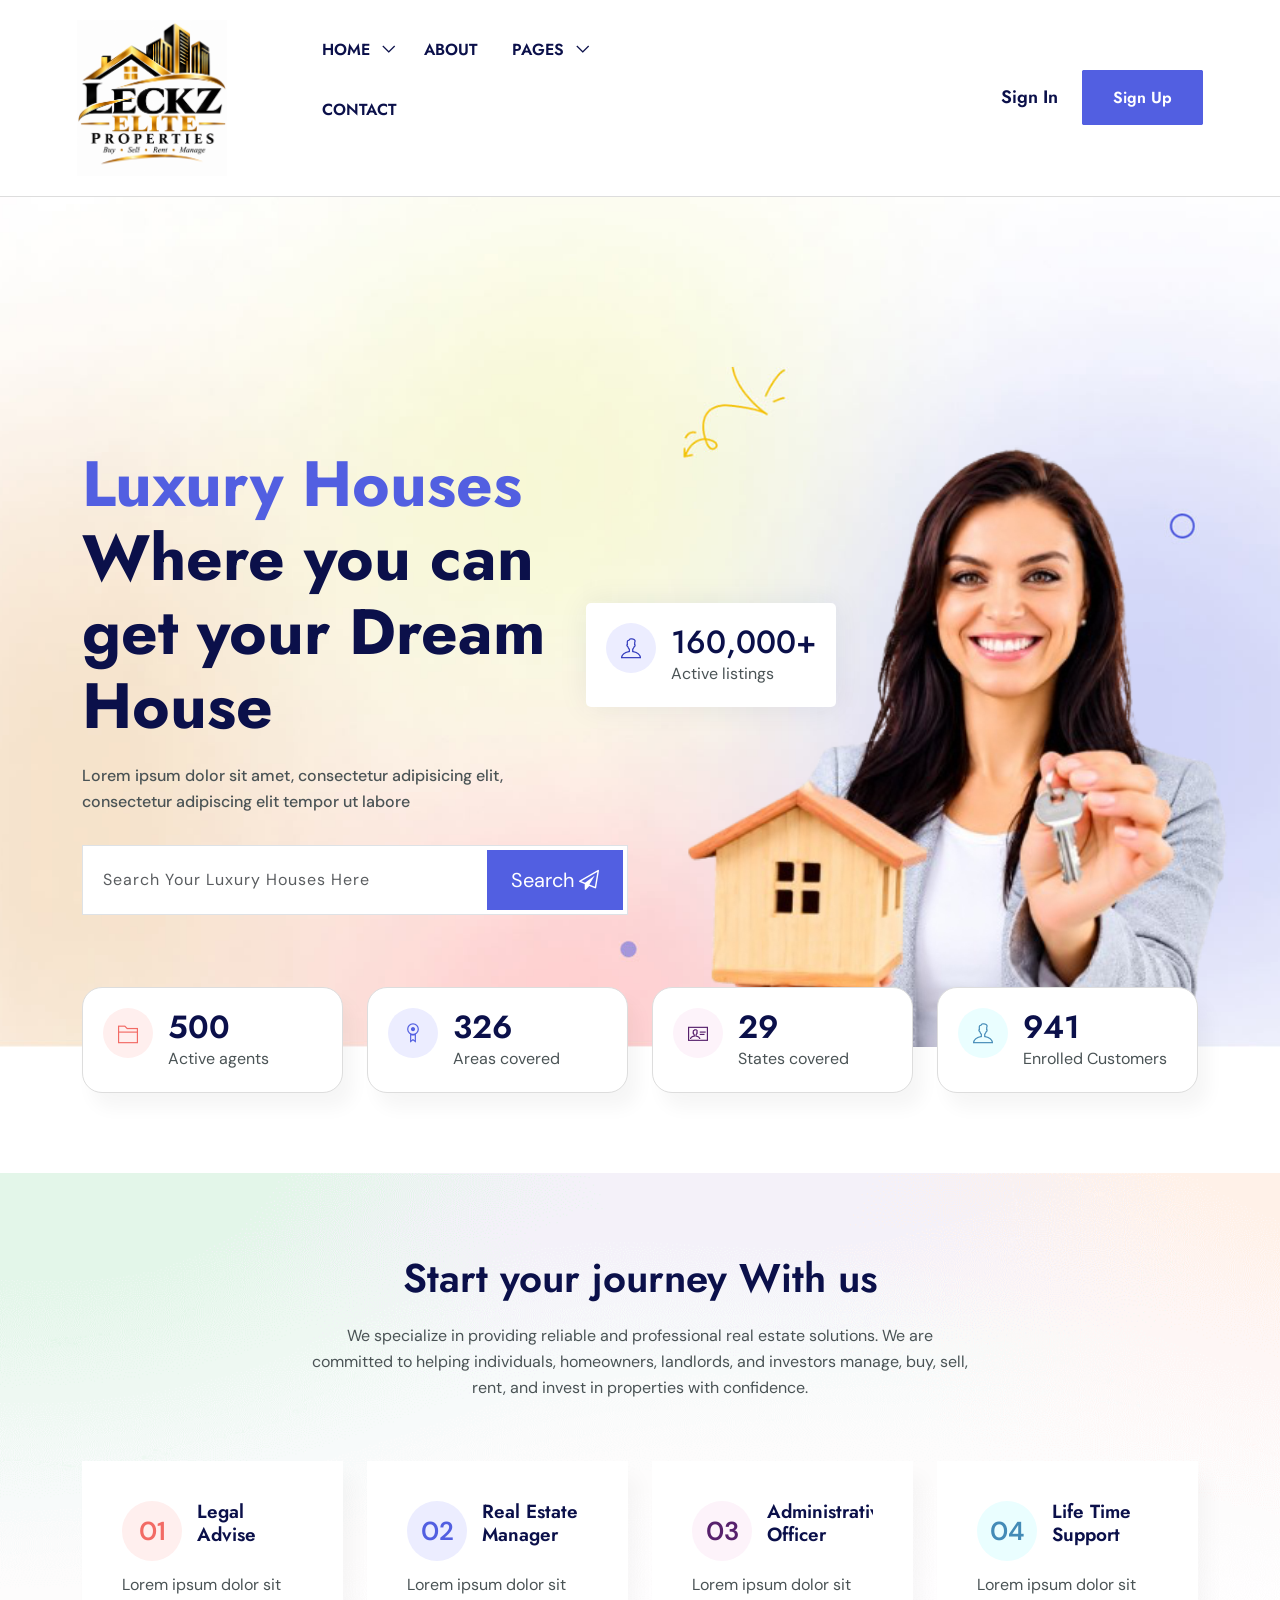
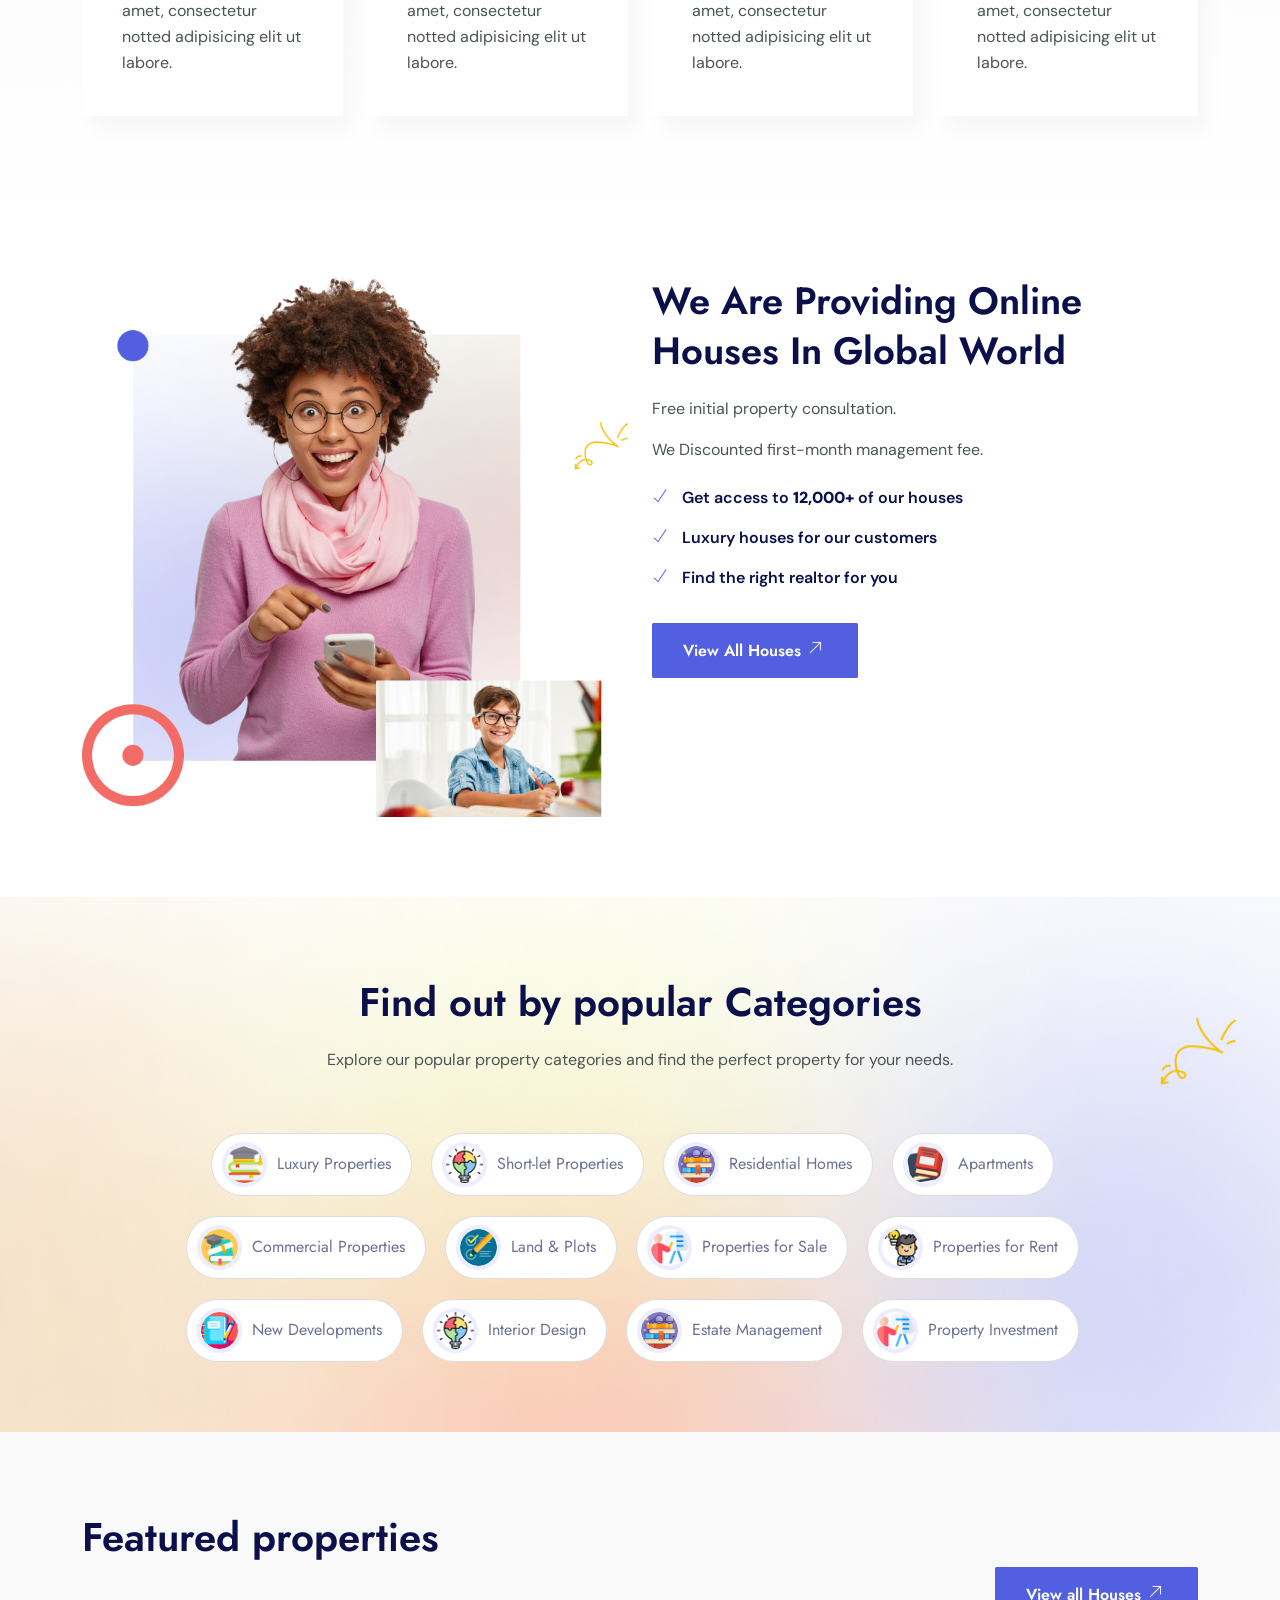
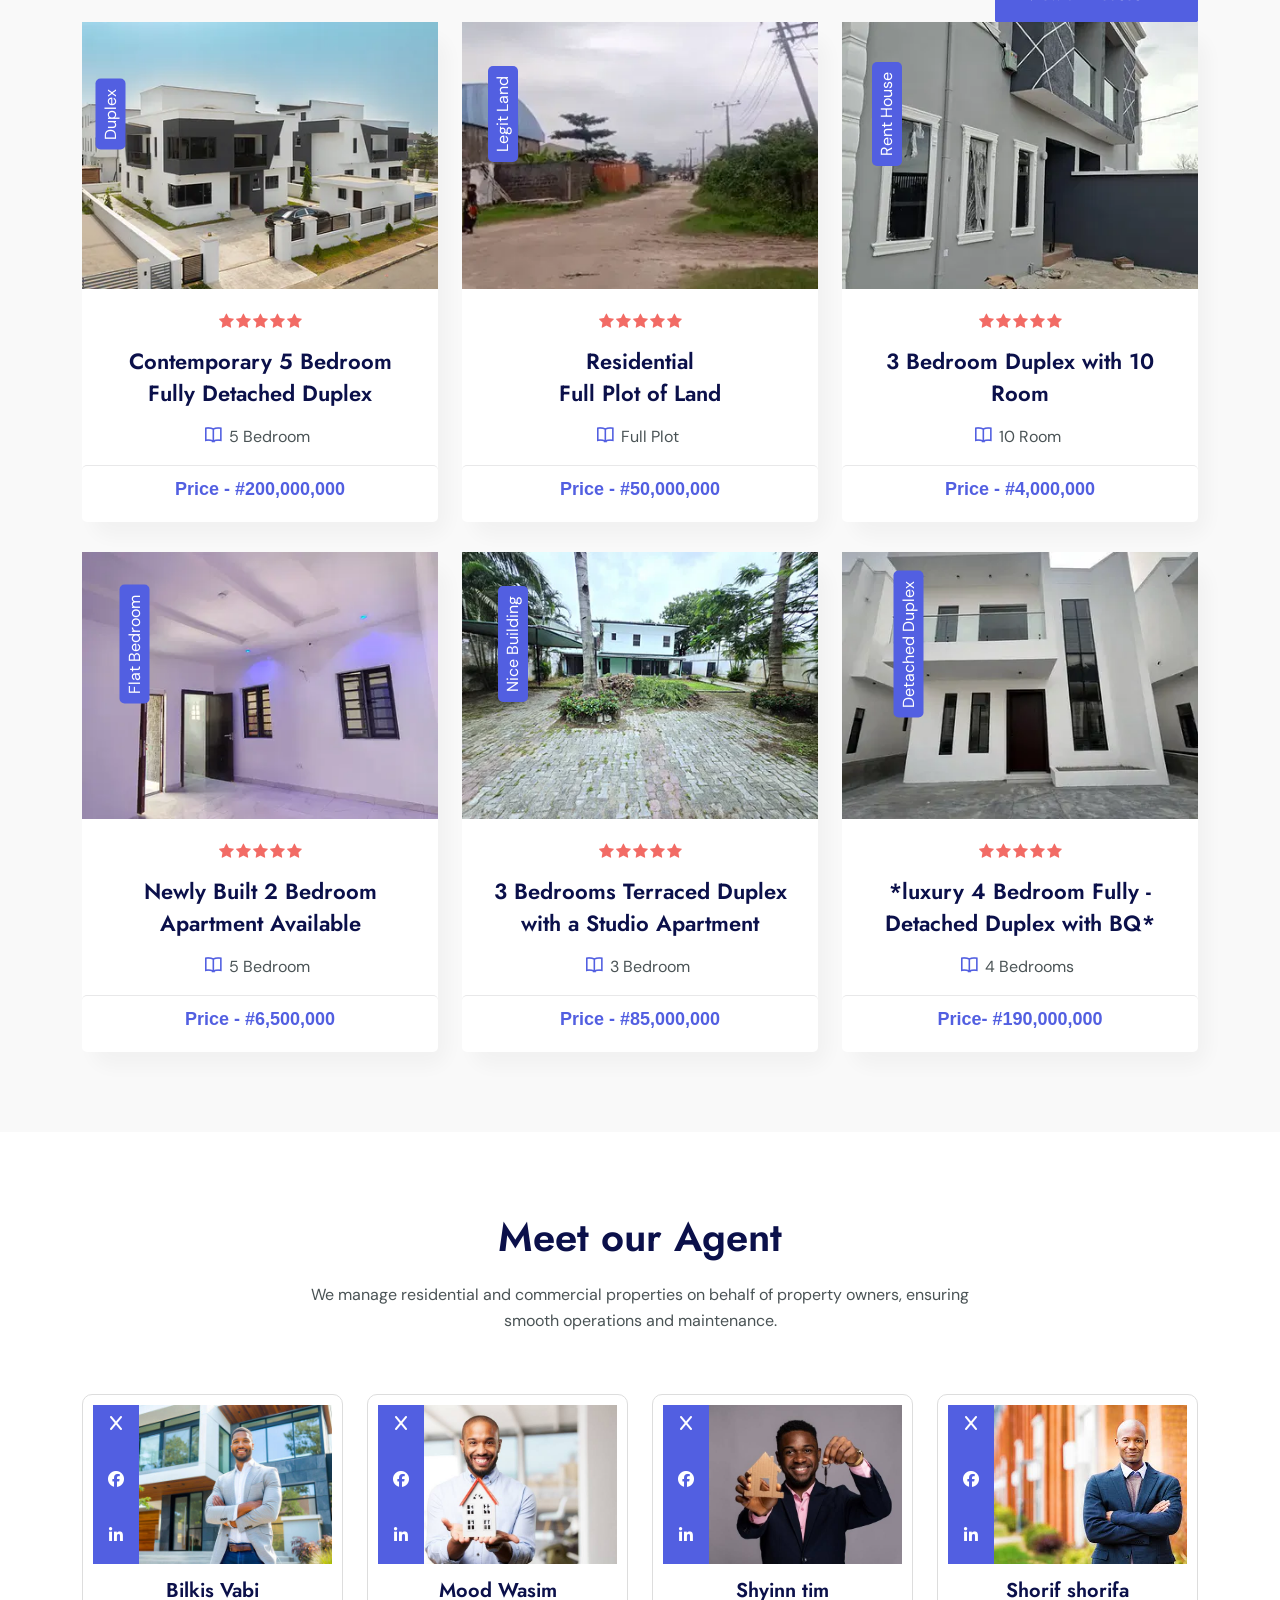
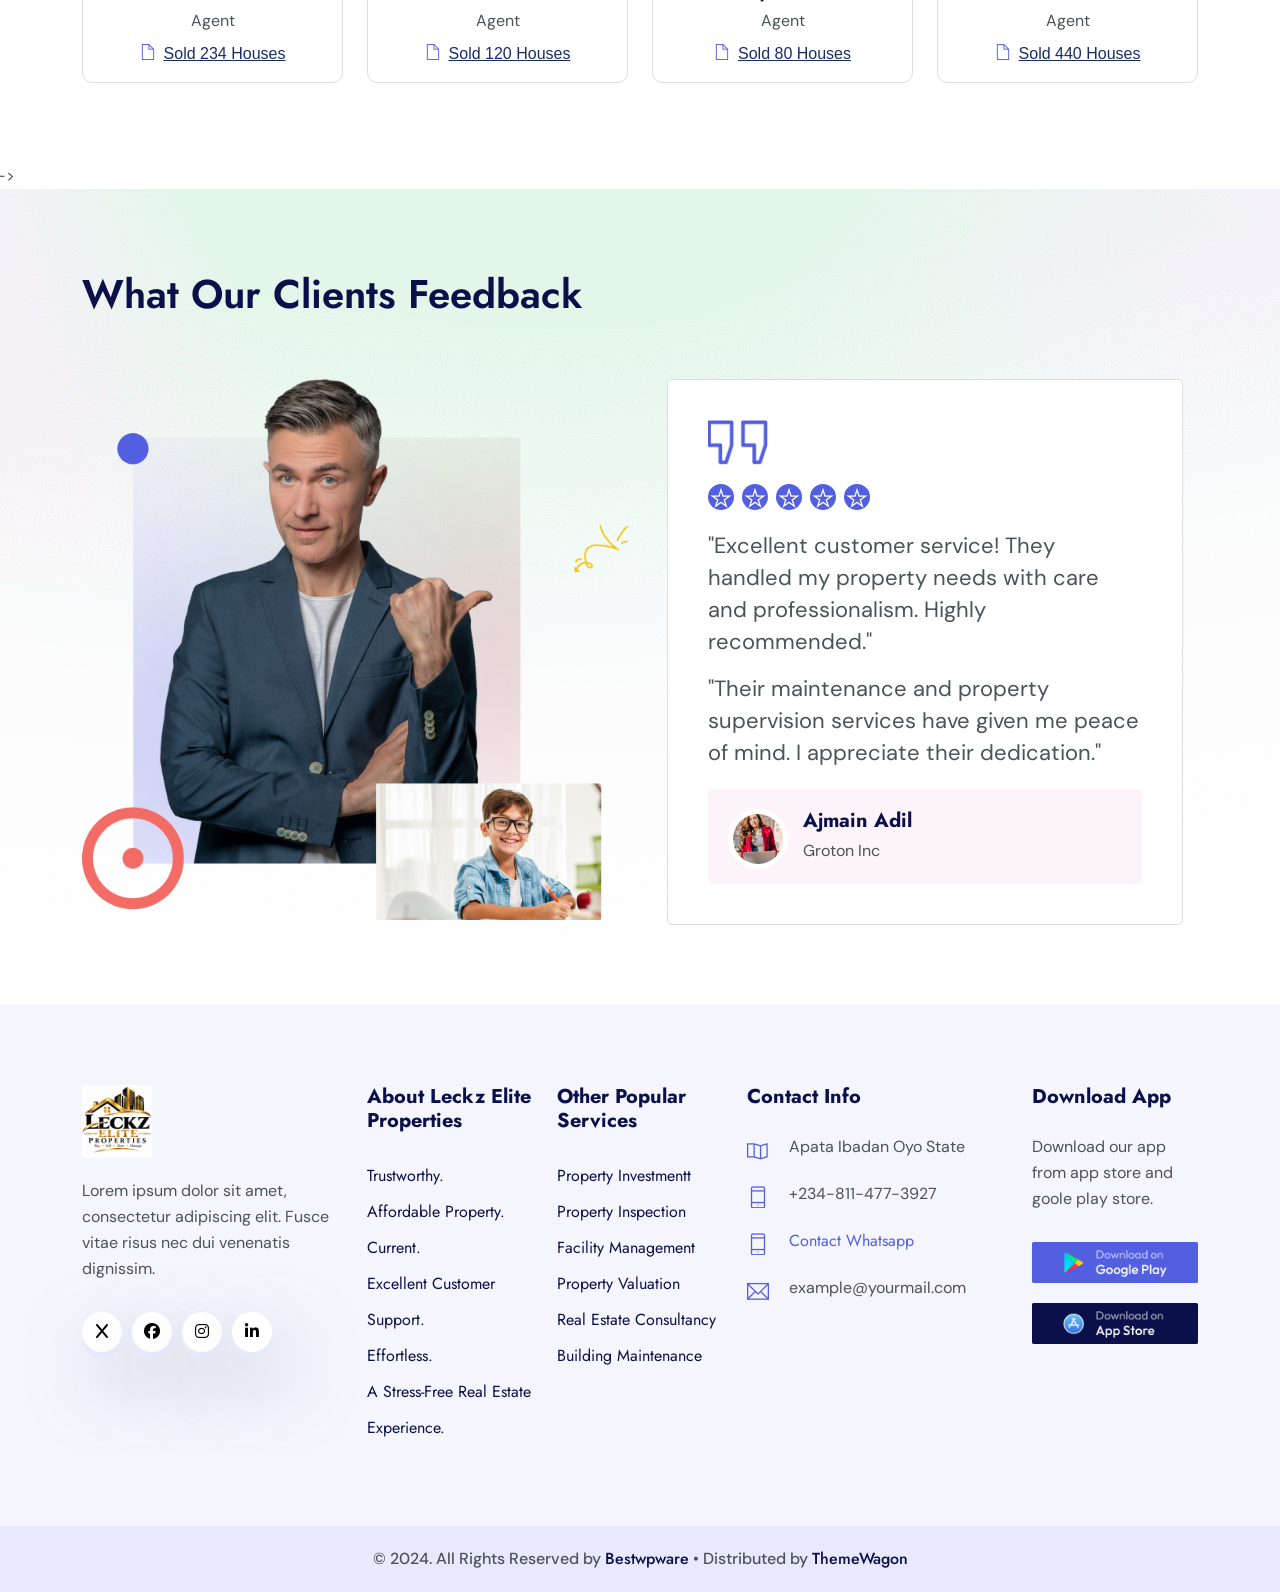
==== commit 1971c79b: "update index" ====
--- a/index.html
+++ b/index.html
@@ -82,10 +82,10 @@
 										<!-- <li><a href="404.html">404</a></li>				 -->
 									</ul>
 								</li>							
-								<li class="menu-item-has-children"><a href="blog.html">Blog</a>
+								<!-- <li class="menu-item-has-children"><a href="blog.html">Blog</a> -->
 									<ul>										
-										<li><a href="blog.html">Blog</a></li>
-										<li><a href="blog_single.html">Blog Details</a></li>
+										<!-- <li><a href="blog.html">Blog</a></li> -->
+										<!-- <li><a href="blog_single.html">Blog Details</a></li> -->
 									</ul>
 								</li>							  
 								<li><a href="contact.html">Contact</a></li>
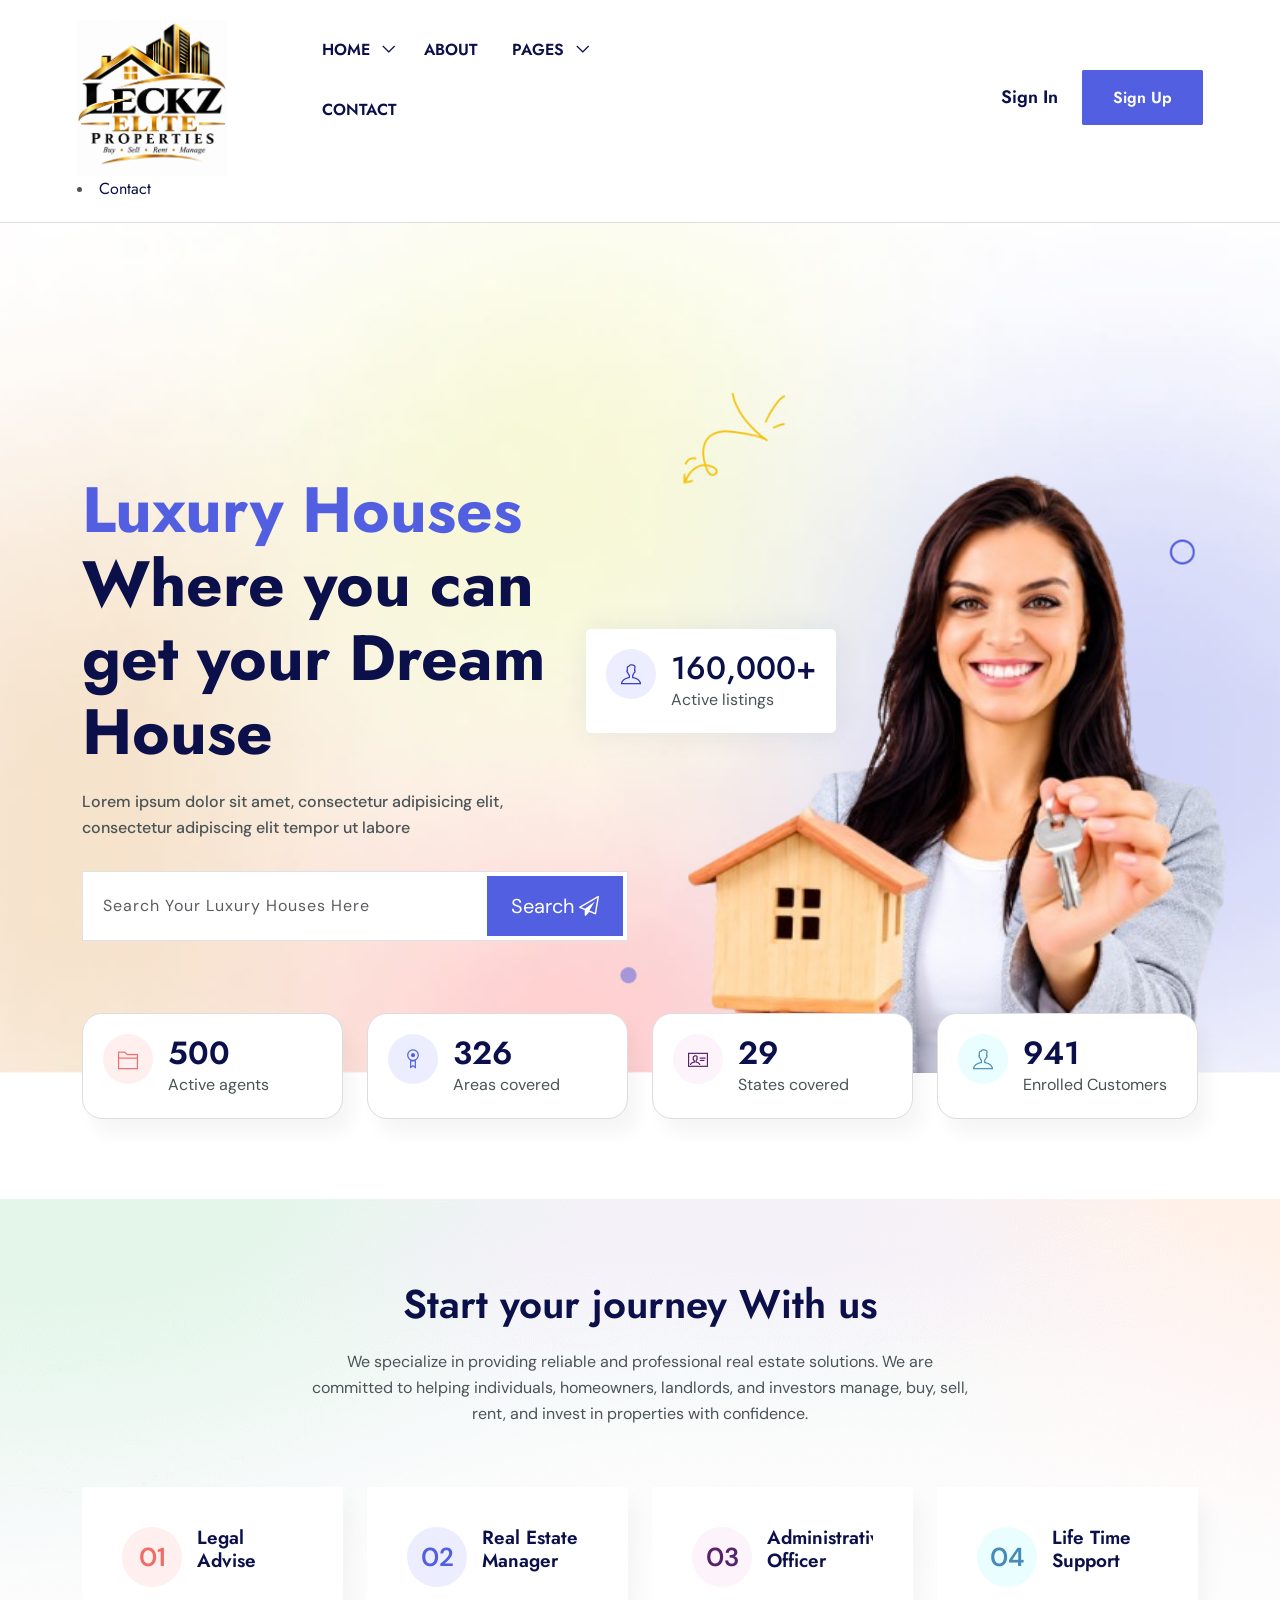
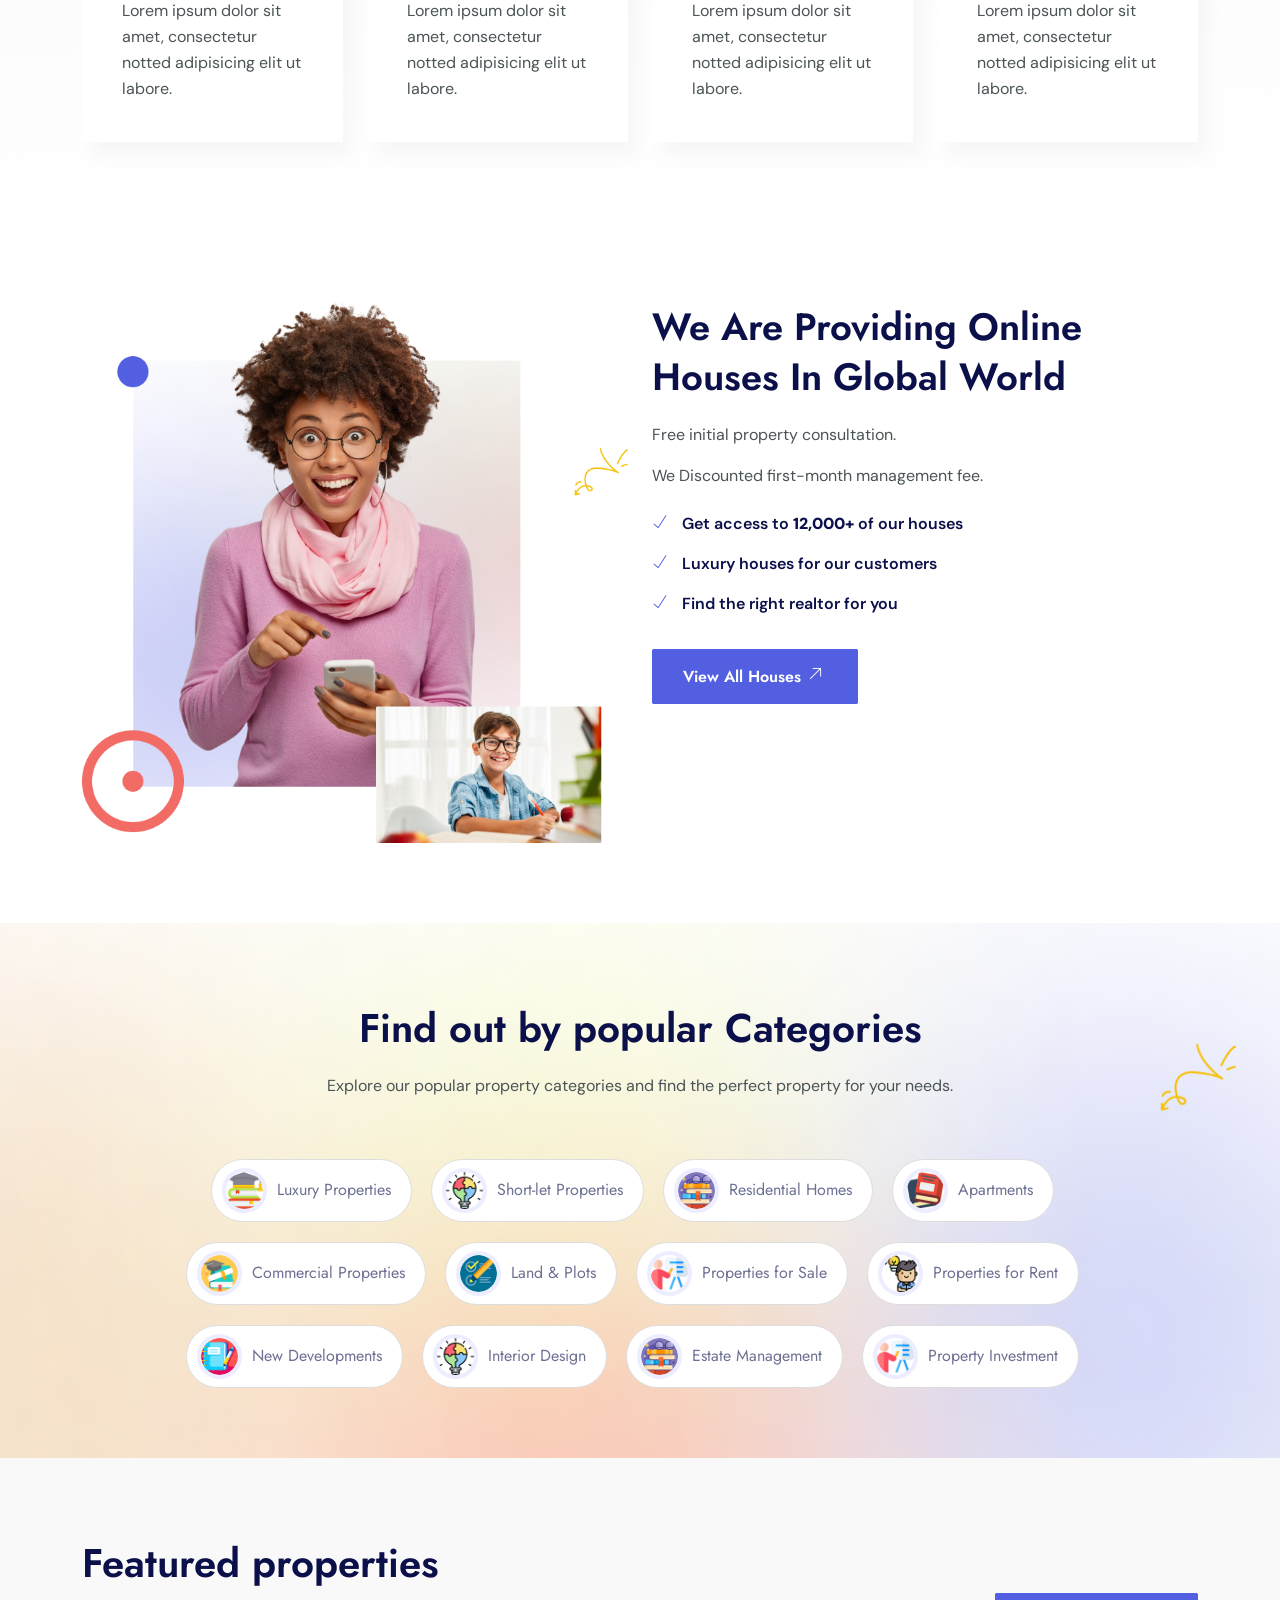
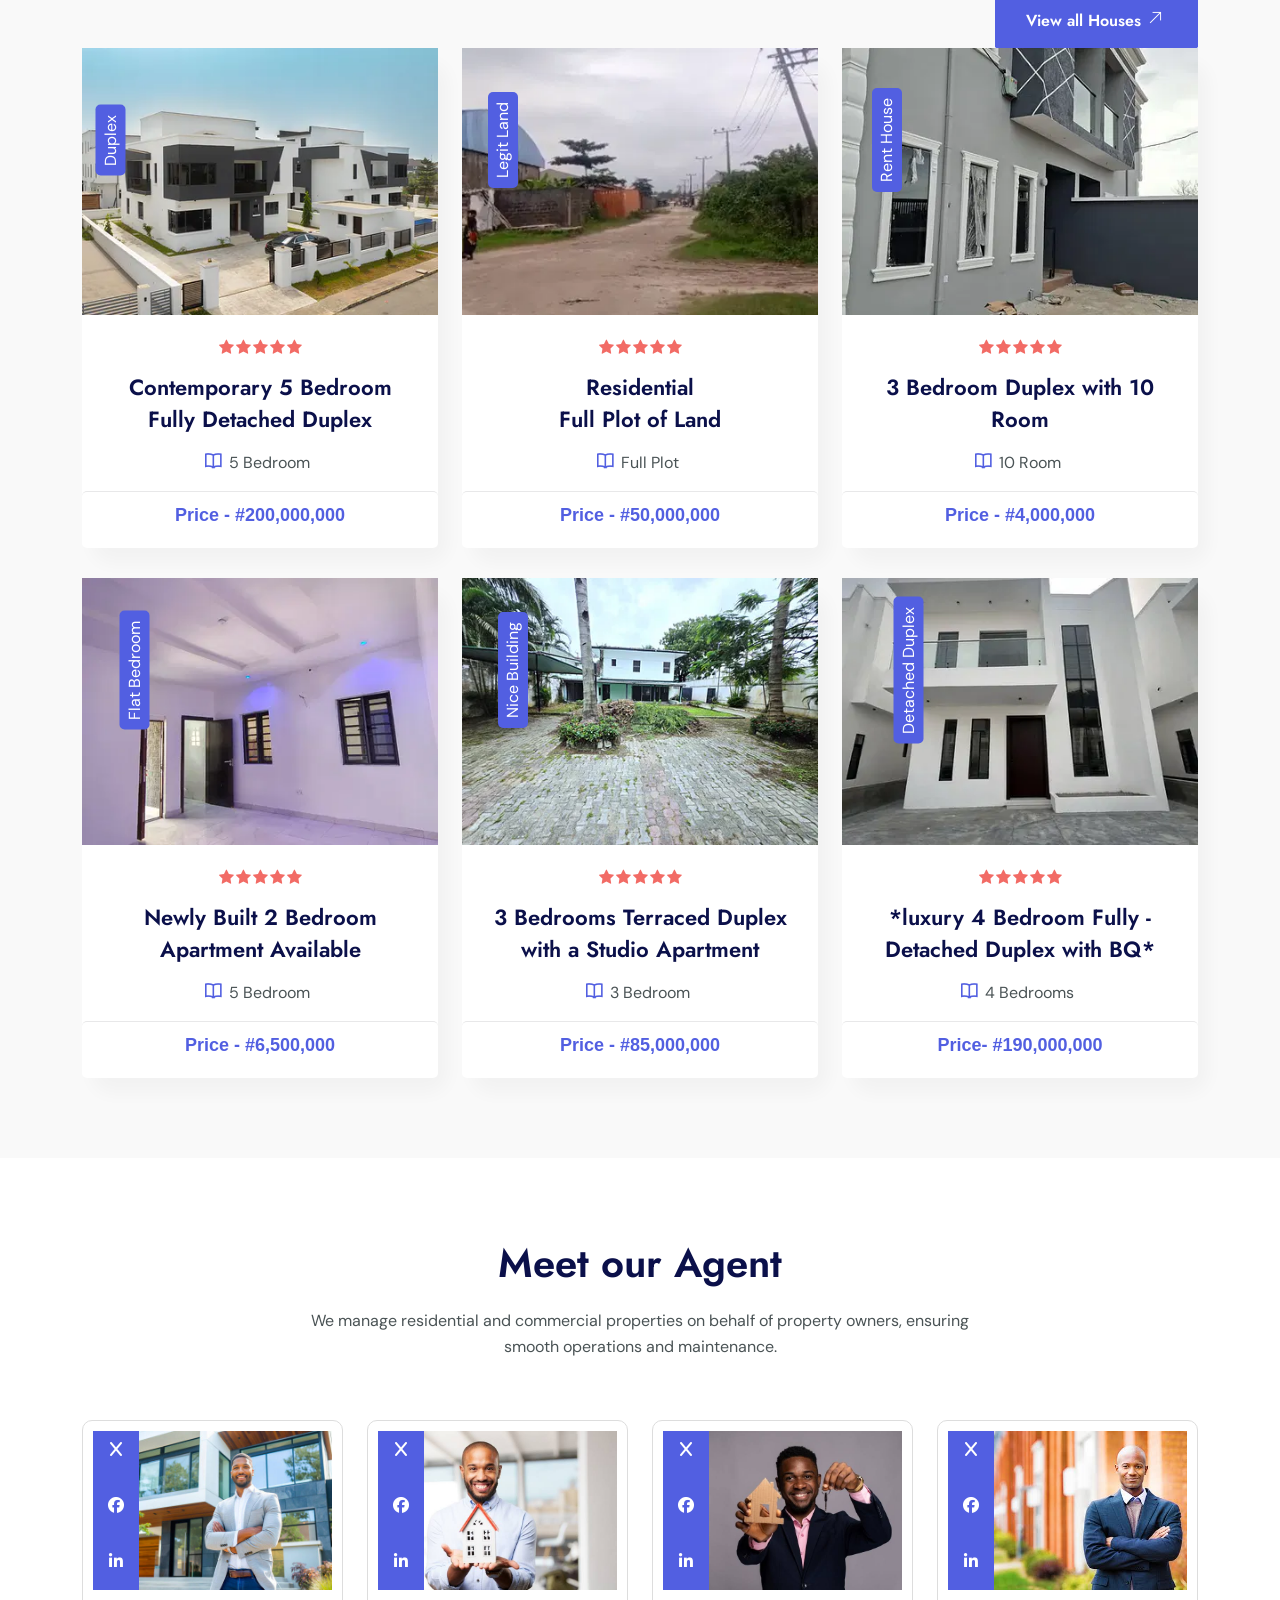
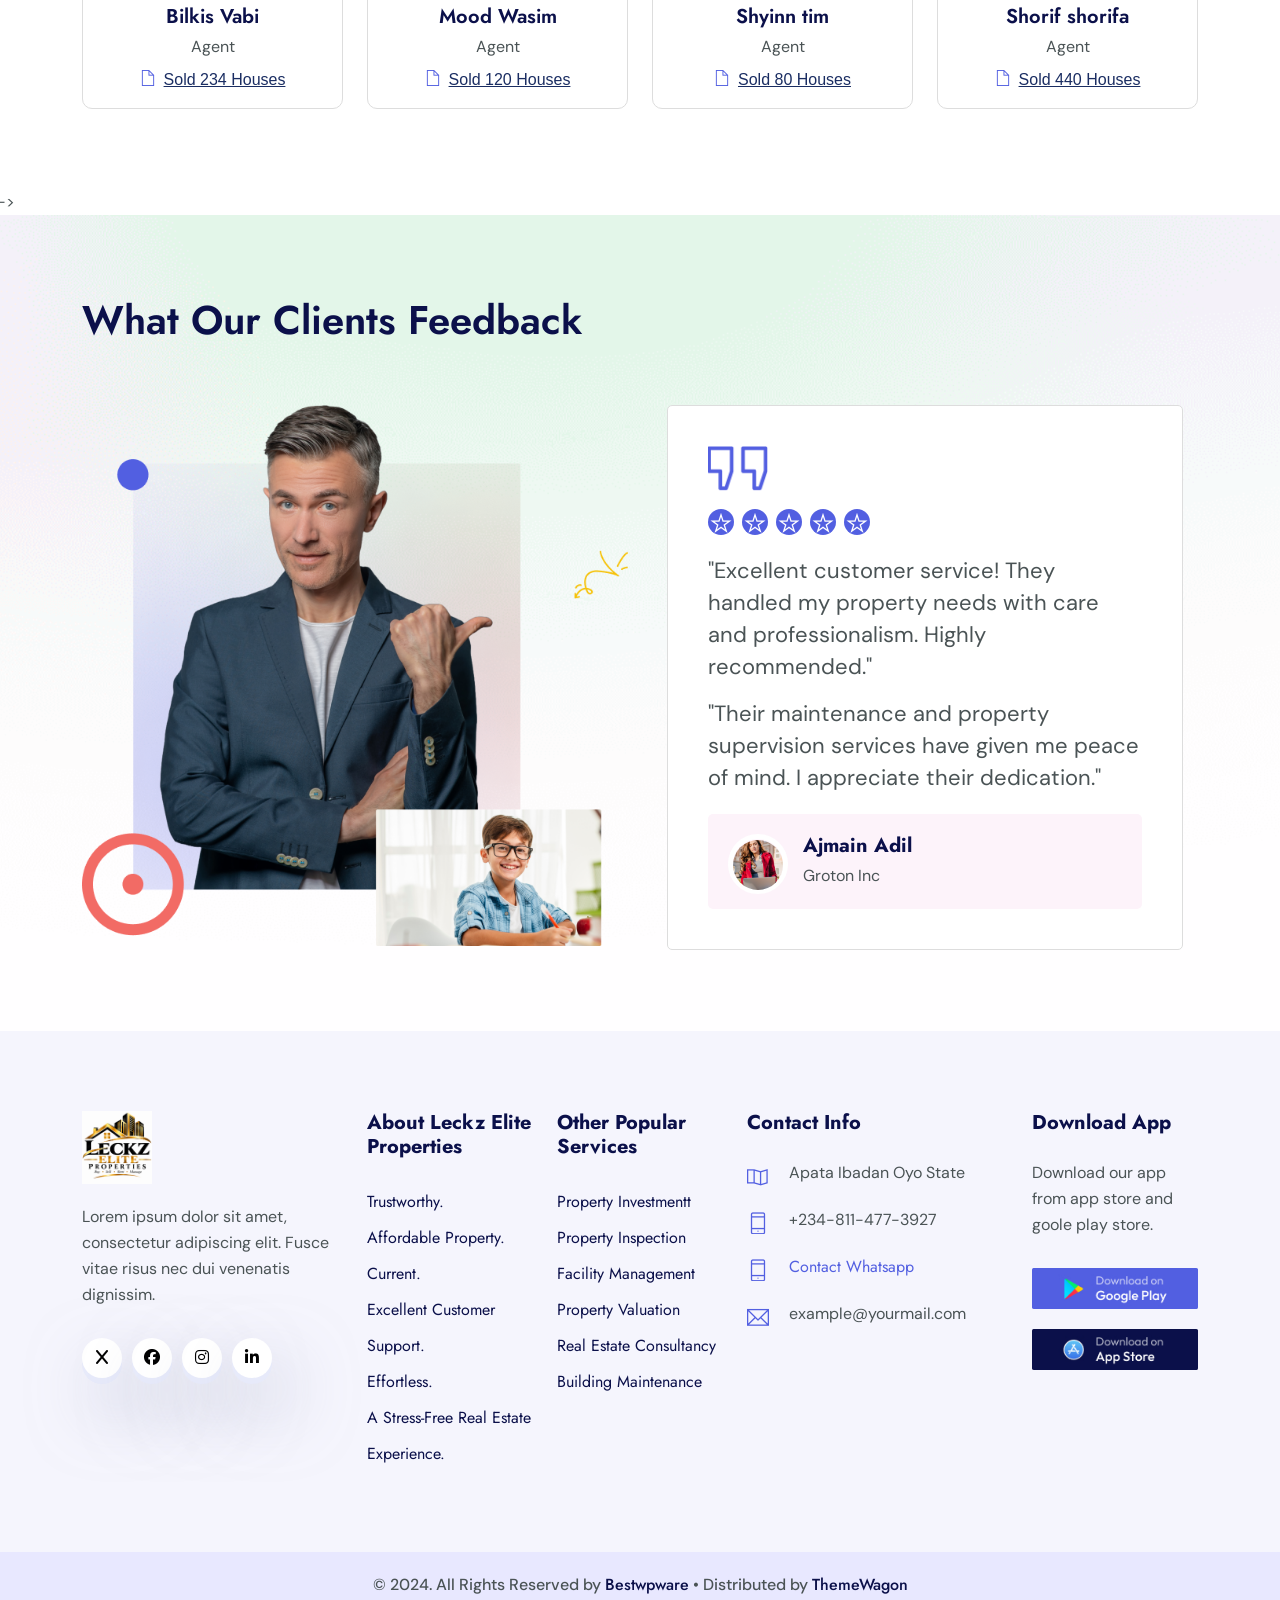
==== commit 86b38259: "update index" ====
--- a/index.html
+++ b/index.html
@@ -116,15 +116,15 @@
 							<ul class="sub-menu">									
 								<li><a href="instructor.html">Agentp</a></li>
 								<li><a href="ins_details.html">Agent Details</a></li>
-								<li><a href="pricing.html">Pricing Plan</a></li>
-								<li><a href="faq.html">Faq Page</a></li>			
-								<li><a href="404.html">404</a></li>							
+								<!-- <li><a href="pricing.html">Pricing Plan</a></li> -->
+								<!-- <li><a href="faq.html">Faq Page</a></li>			 -->
+								<!-- <li><a href="404.html">404</a></li>							 -->
 							</ul>
 						</li>			
-						<li><a href="blog.html">Blog</a>
-							<ul class="sub-menu">										
-								<li><a href="blog.html">Blog</a></li>
-								<li><a href="blog_single.html">Blog Details</a></li>
+						<!-- <li><a href="blog.html">Blog</a> -->
+							<!-- <ul class="sub-menu">										 -->
+								<!-- <li><a href="blog.html">Blog</a></li> -->
+								<!-- <li><a href="blog_single.html">Blog Details</a></li> -->
 							</ul>
 						</li>						
 						<li><a href="contact.html">Contact</a></li>
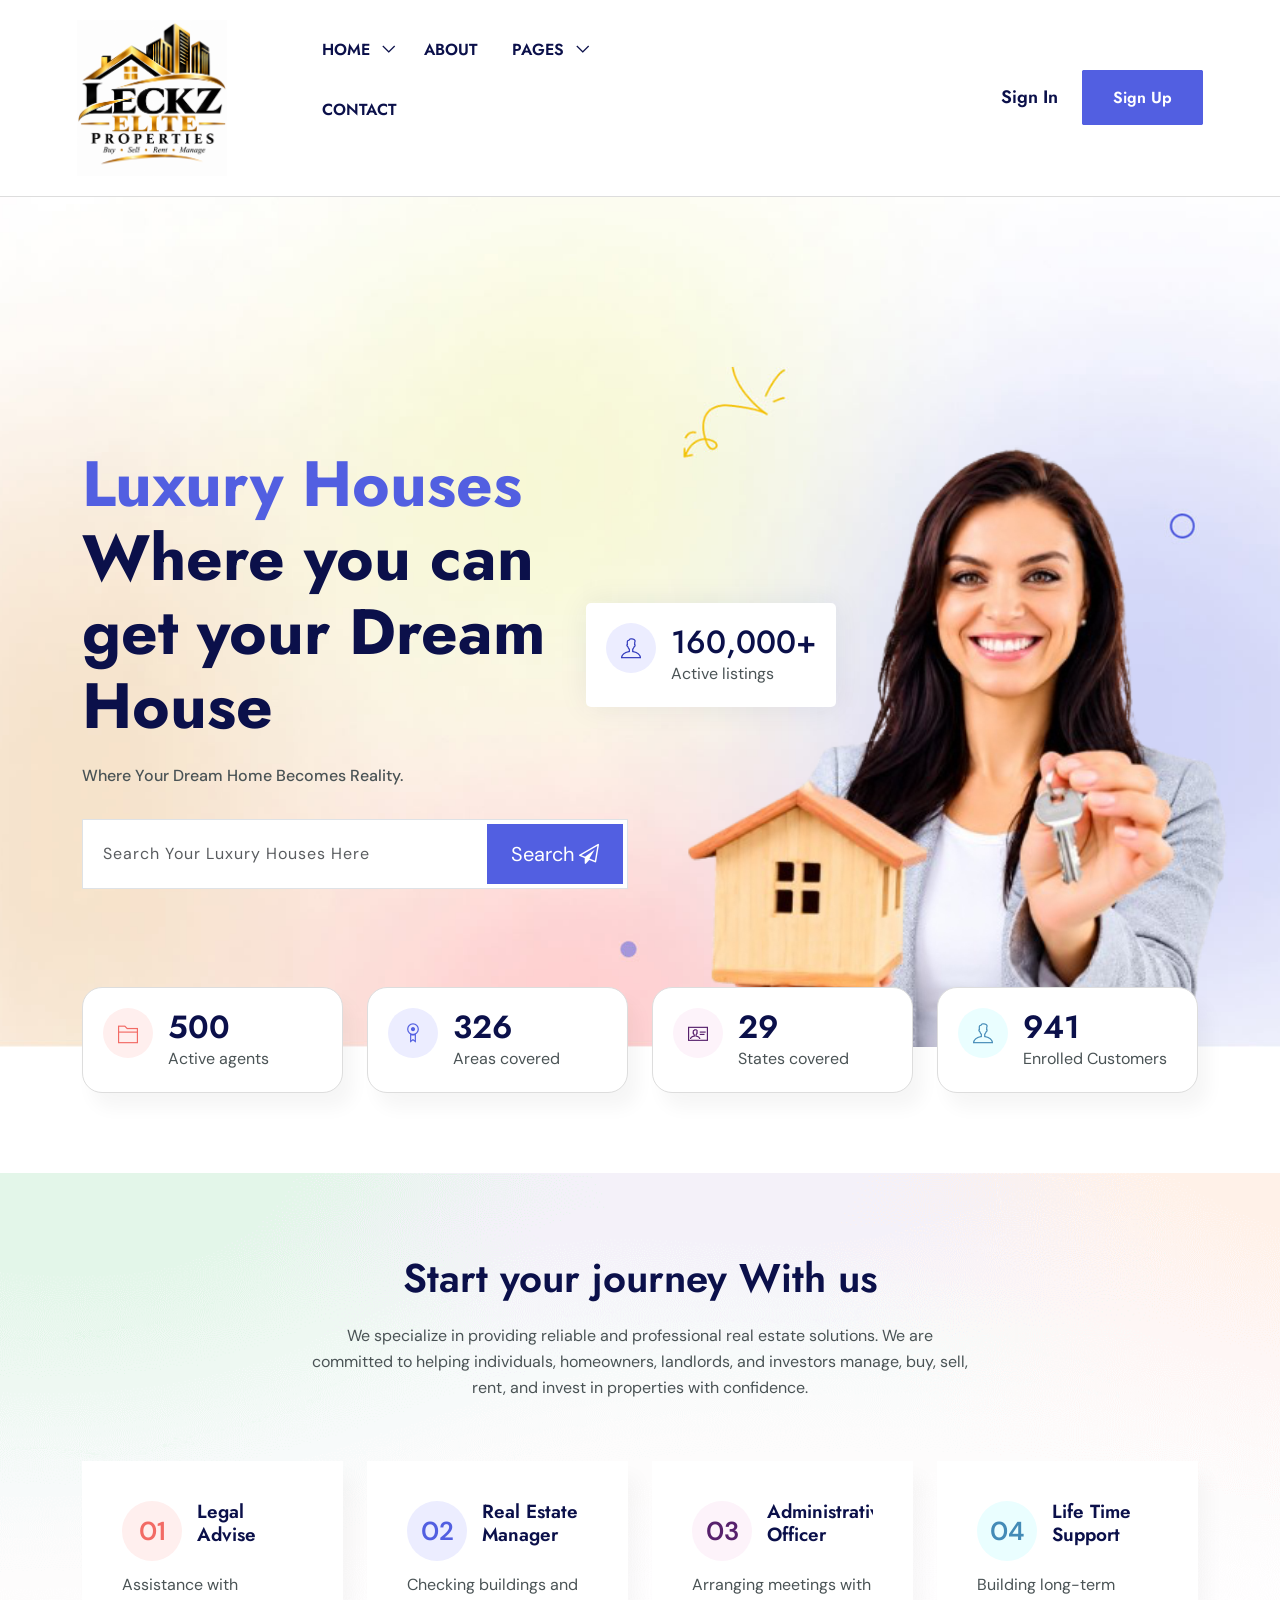
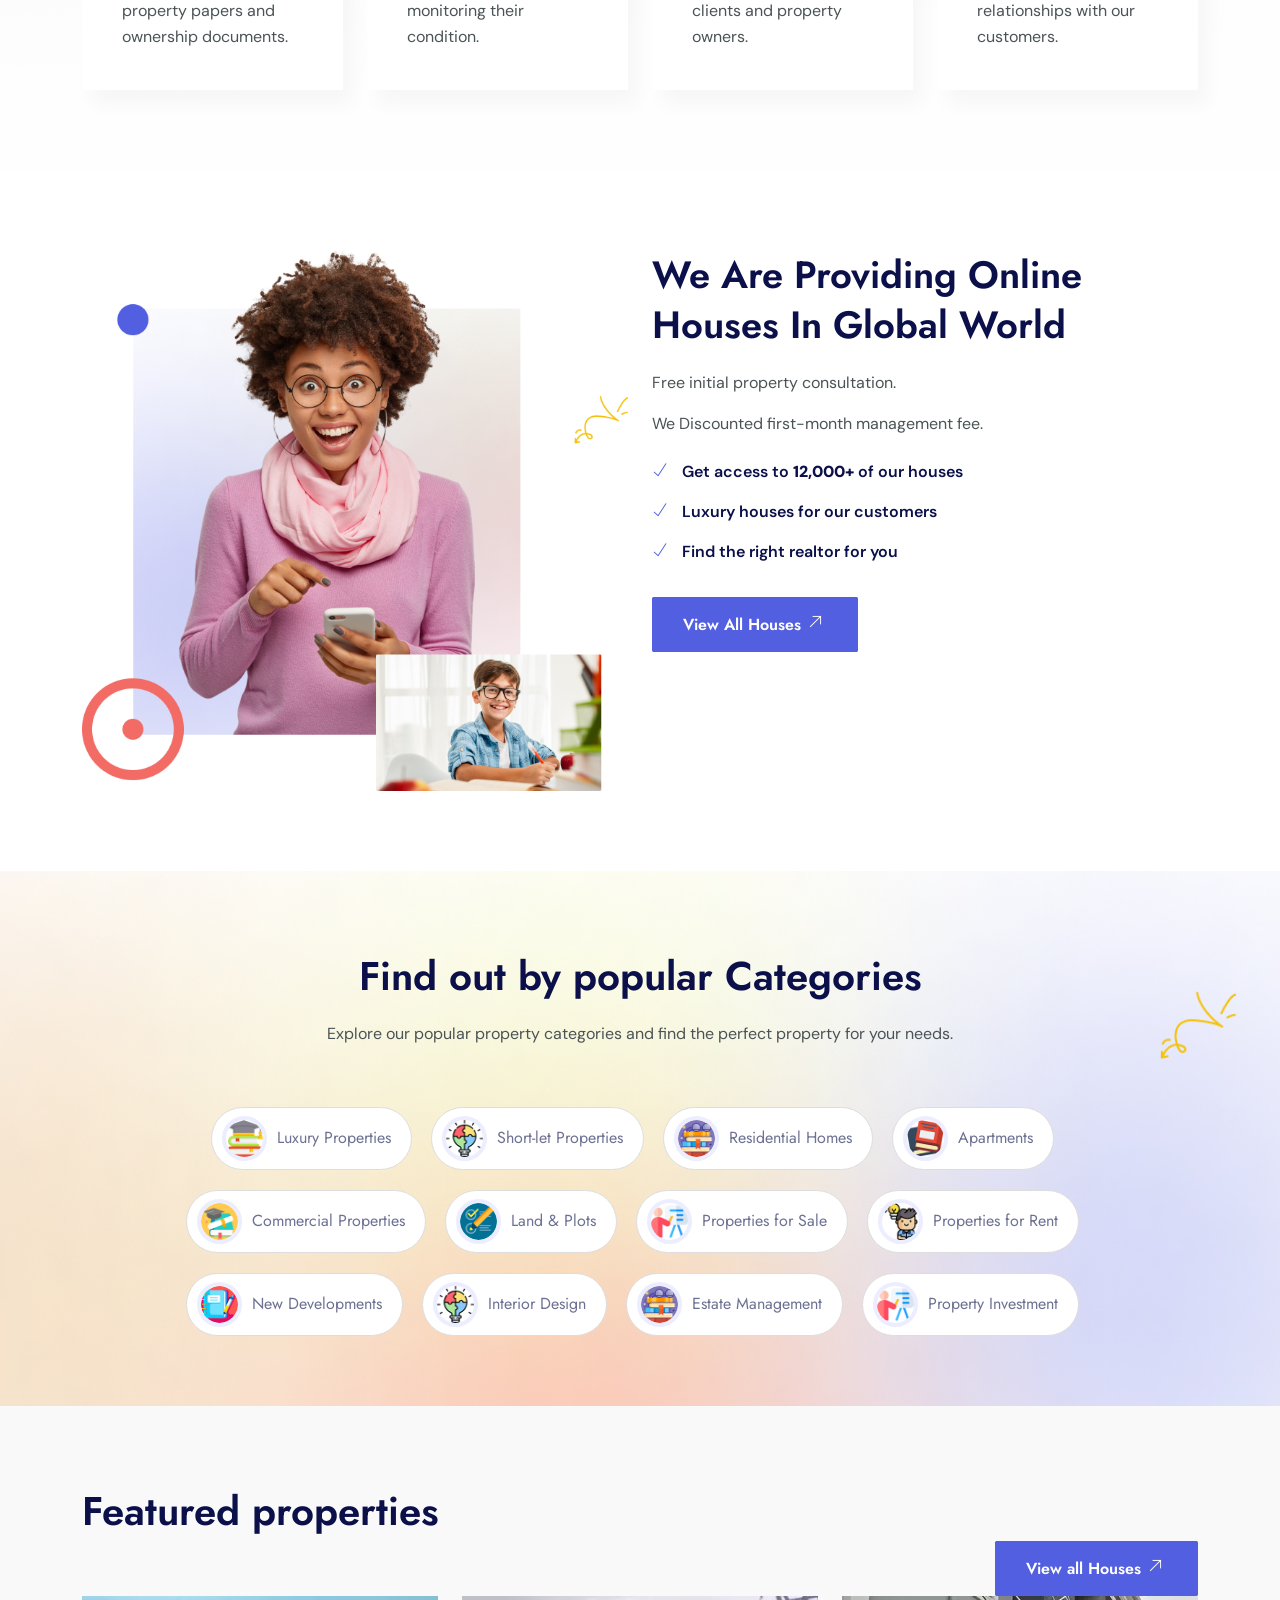
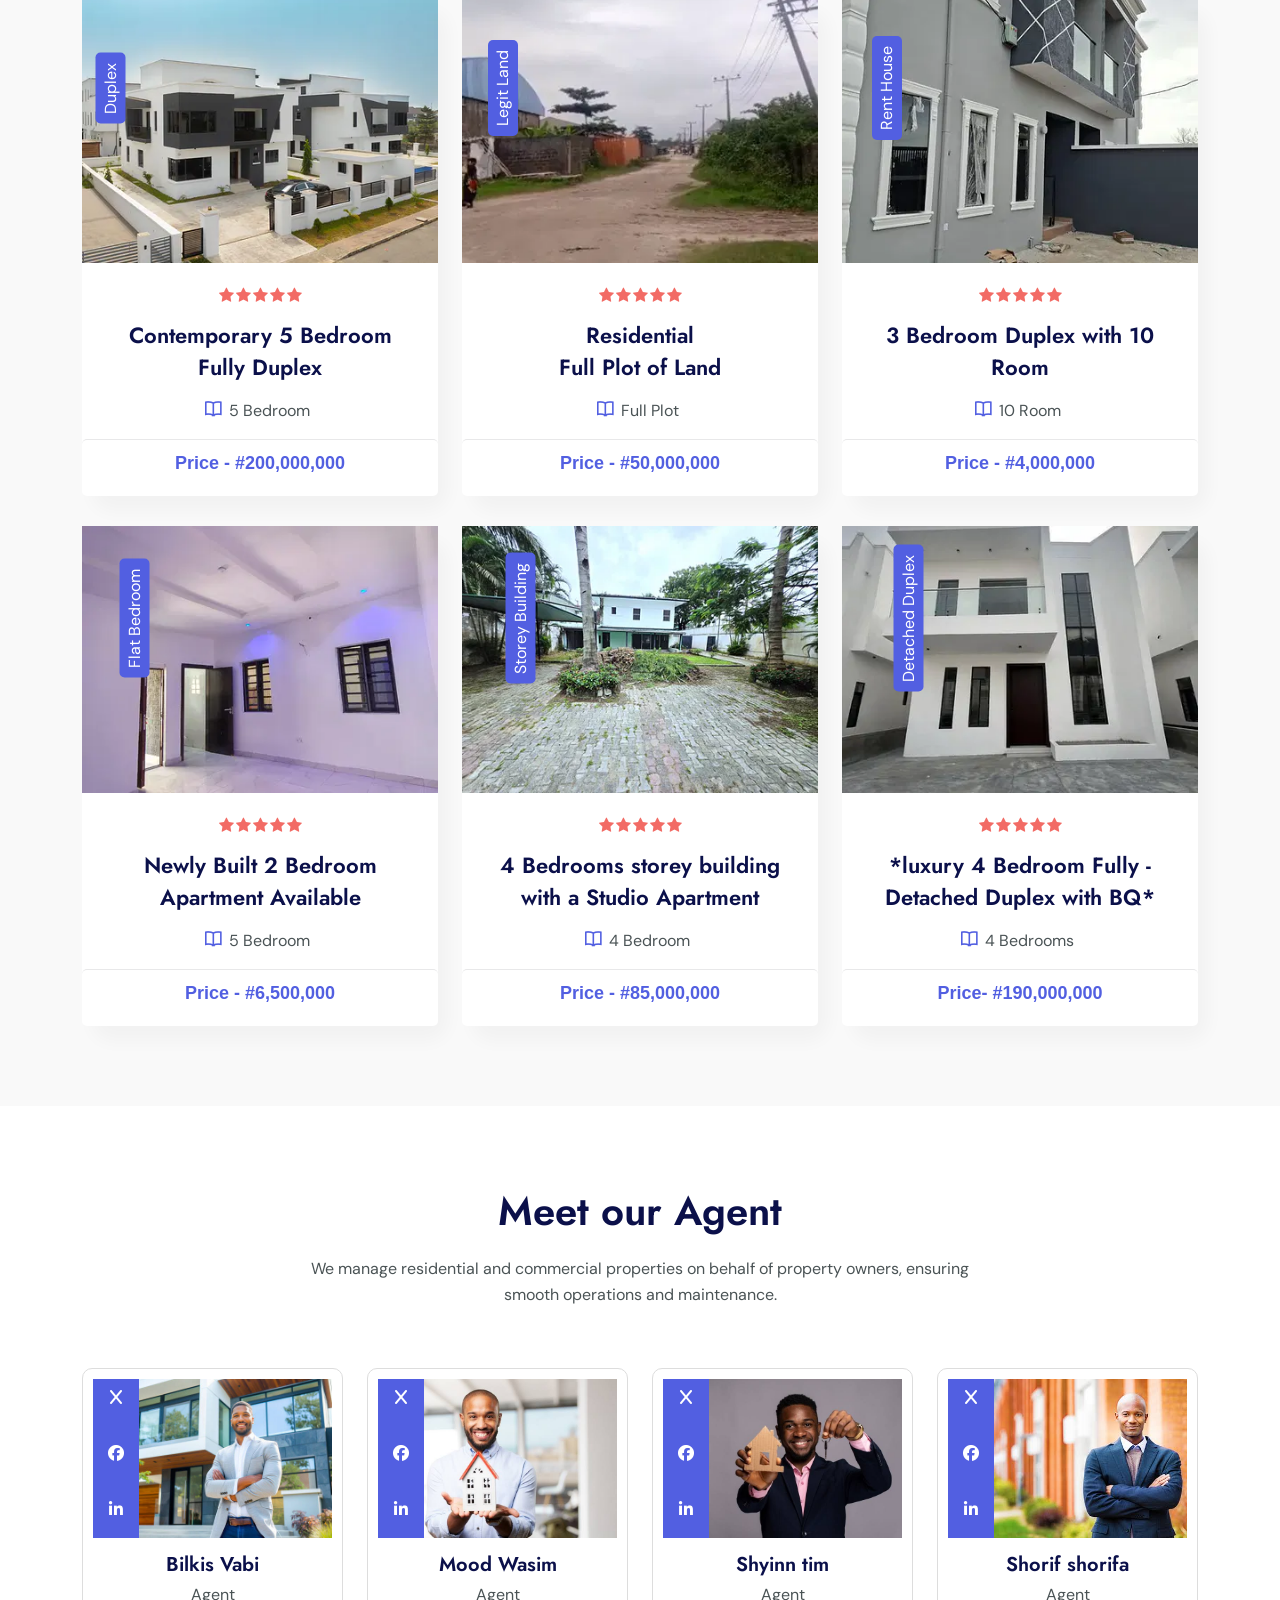
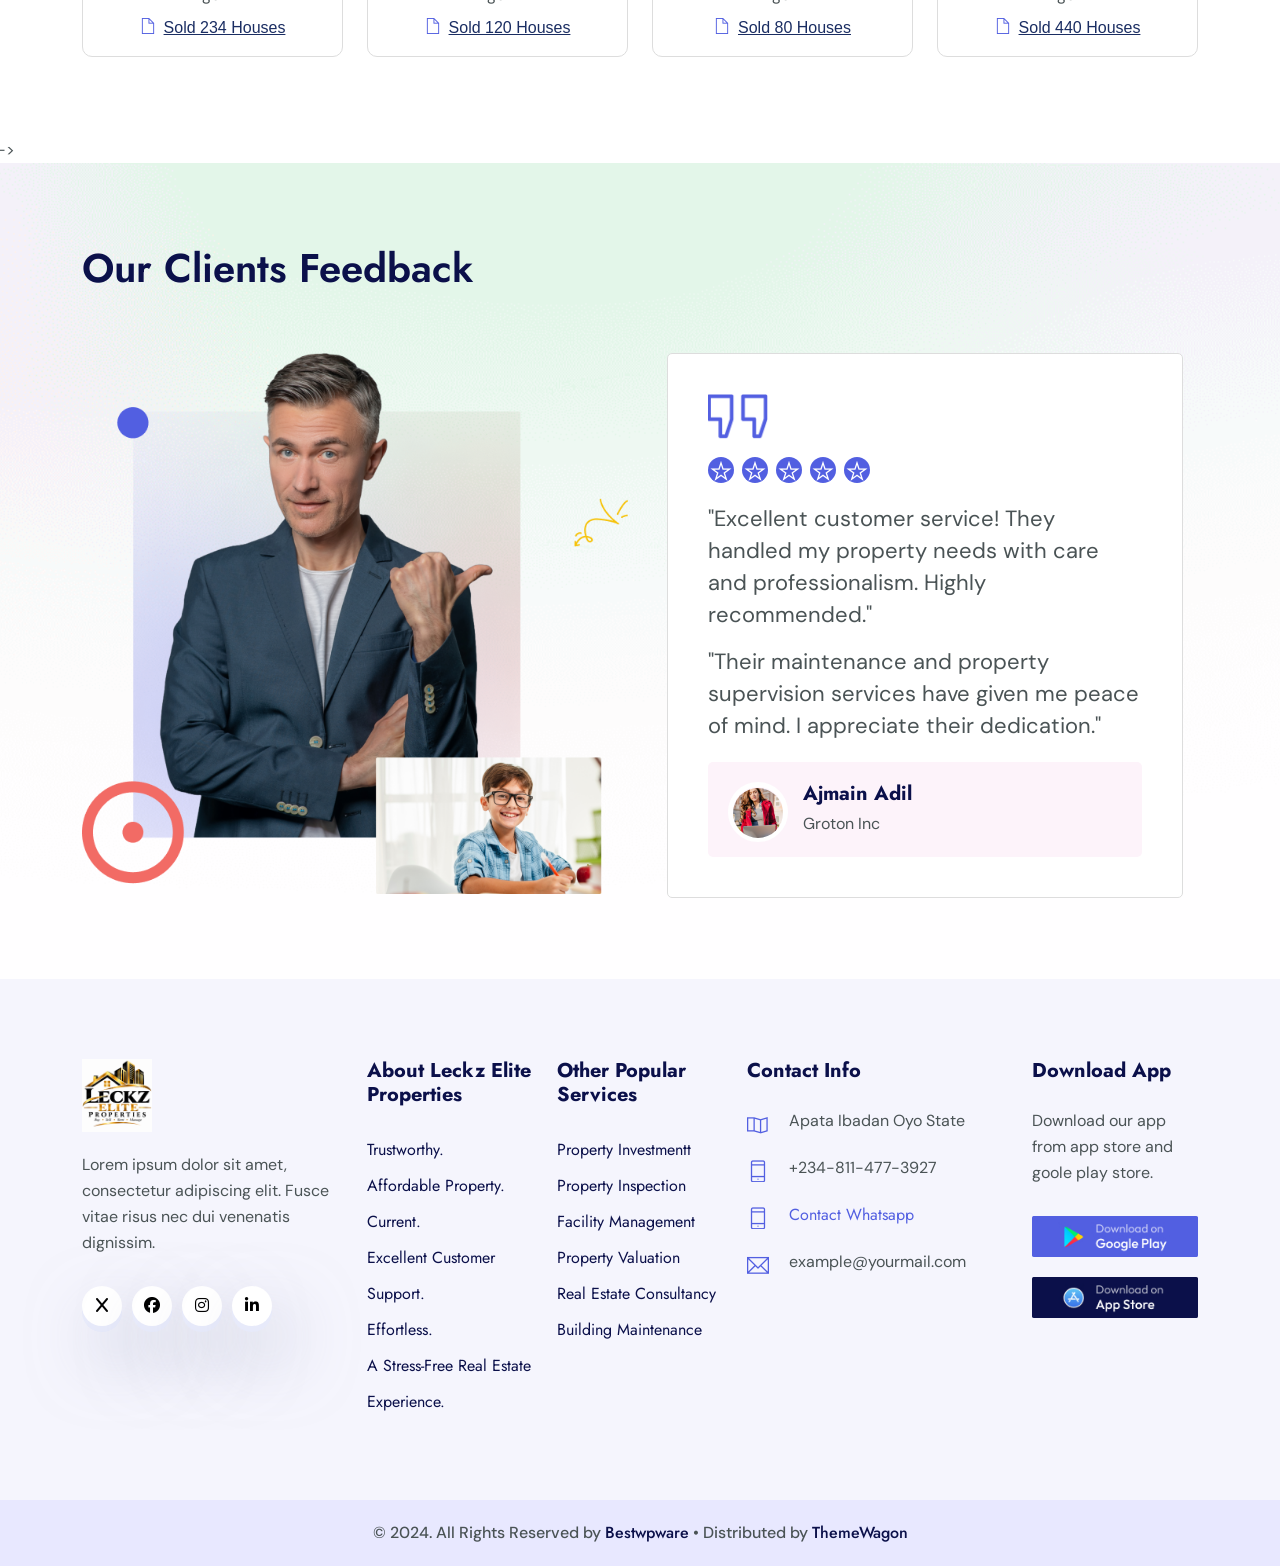
==== commit e50e0c2d: "update index" ====
--- a/index.html
+++ b/index.html
@@ -127,7 +127,7 @@
 								<!-- <li><a href="blog_single.html">Blog Details</a></li> -->
 							</ul>
 						</li>						
-						<li><a href="contact.html">Contact</a></li>
+						<!-- <li><a href="contact.html">Contact</a></li> -->
 					</ul>			
 				</div><!--- END ROW -->
 			</div><!--- END CONTAINER -->
@@ -147,7 +147,7 @@
 				  <div class="col-lg-6 col-sm-12 col-xs-12">
 					<div class="hero-text ht_top">
 						<h1><span>Luxury Houses</span> Where you can get your Dream House</h1>
-						<p>Lorem ipsum dolor sit amet, consectetur adipisicing elit, consectetur adipiscing elit tempor ut labore</p>
+						<p>Where Your Dream Home Becomes Reality.</p>
 					</div>
 					<div class="home_sb">
 						<form action="#" class="banner_subs">
@@ -237,28 +237,28 @@
 					<div class="single_tp">
 						<span class="sc_one">01</span>
 						<h3>Legal <br/>Advise</h3>
-						<p>Lorem ipsum dolor sit amet, consectetur notted adipisicing elit ut labore.</p>
+						<p>Assistance with property papers and ownership documents.</p>
 					</div>
 				</div><!-- END COL -->			
 				<div class="col-lg-3 col-sm-6 col-xs-12 wow fadeInUp" data-wow-duration="1s" data-wow-delay="0.3s" data-wow-offset="0">
 					<div class="single_tp">
 						<span class="sc_two">02</span>
 						<h3>Real Estate <br/>Manager</h3>
-						<p>Lorem ipsum dolor sit amet, consectetur notted adipisicing elit ut labore.</p>
+						<p>Checking buildings and monitoring their condition.</p>
 					</div>
 				</div><!-- END COL -->			
 				<div class="col-lg-3 col-sm-6 col-xs-12 wow fadeInUp" data-wow-duration="1s" data-wow-delay="0.4s" data-wow-offset="0">
 					<div class="single_tp">
 						<span class="sc_three">03</span>
 						<h3>Administrative <br/>Officer</h3>
-						<p>Lorem ipsum dolor sit amet, consectetur notted adipisicing elit ut labore.</p>
+						<p>Arranging meetings with clients and property owners.</p>
 					</div>
 				</div><!-- END COL -->	
 				<div class="col-lg-3 col-sm-6 col-xs-12 wow fadeInUp" data-wow-duration="1s" data-wow-delay="0.4s" data-wow-offset="0">
 					<div class="single_tp">
 						<span class="sc_four">04</span>
 						<h3>Life Time <br />Support</h3>
-						<p>Lorem ipsum dolor sit amet, consectetur notted adipisicing elit ut labore.</p>
+						<p>Building long-term relationships with our customers.</p>
 					</div>
 				</div><!-- END COL -->							
 			</div><!-- END ROW -->
@@ -347,7 +347,7 @@
 								<span>Duplex</span>
 							</div>
 							<i class="fa fa-star"></i><i class="fa fa-star"></i><i class="fa fa-star"></i><i class="fa fa-star"></i><i class="fa fa-star"></i>
-							<h4><a href="course.html">Contemporary 5 Bedroom Fully Detached Duplex</a></h4>
+							<h4><a href="course.html">Contemporary 5 Bedroom Fully  Duplex</a></h4>
 							<p><span class="ti-book"> </span> 5 Bedroom</p>
 							<!-- <p><span class="ti-alarm-clock"> </span>2 Hrs 32 Min</p> -->
 							<div class="price">Price - #200,000,000</div>
@@ -397,11 +397,11 @@
 						<div class="single_course">
 							<div class="single_c_img">
 								<img src="assets/img/house-5.webp" class="img-fluid" alt="course-image" />
-								<span>Nice Building</span>
+								<span>Storey Building</span>
 							</div>
 							<i class="fa fa-star"></i><i class="fa fa-star"></i><i class="fa fa-star"></i><i class="fa fa-star"></i><i class="fa fa-star"></i>
-							<h4><a href="course.html">3 Bedrooms Terraced Duplex with a Studio Apartment</a></h4>
-							<p><span class="ti-book"> </span> 3 Bedroom</p>
+							<h4><a href="course.html">4 Bedrooms storey building with a Studio Apartment</a></h4>
+							<p><span class="ti-book"> </span> 4 Bedroom</p>
 							<!-- <p><span class="ti-alarm-clock"> </span>2 Hrs 32 Min</p> -->
 							<div class="price">Price - #85,000,000</div>
 						</div>
@@ -594,7 +594,7 @@
 		<section class="testi_area section-padding">
 			<div class="container">
 				<div class="section-title">
-					<h2>What Our Clients Feedback</h2>
+					<h2>Our Clients Feedback</h2>
 				</div>						
 				<div class="row">
 					<div class="col-lg-6 col-sm-12 col-xs-12">
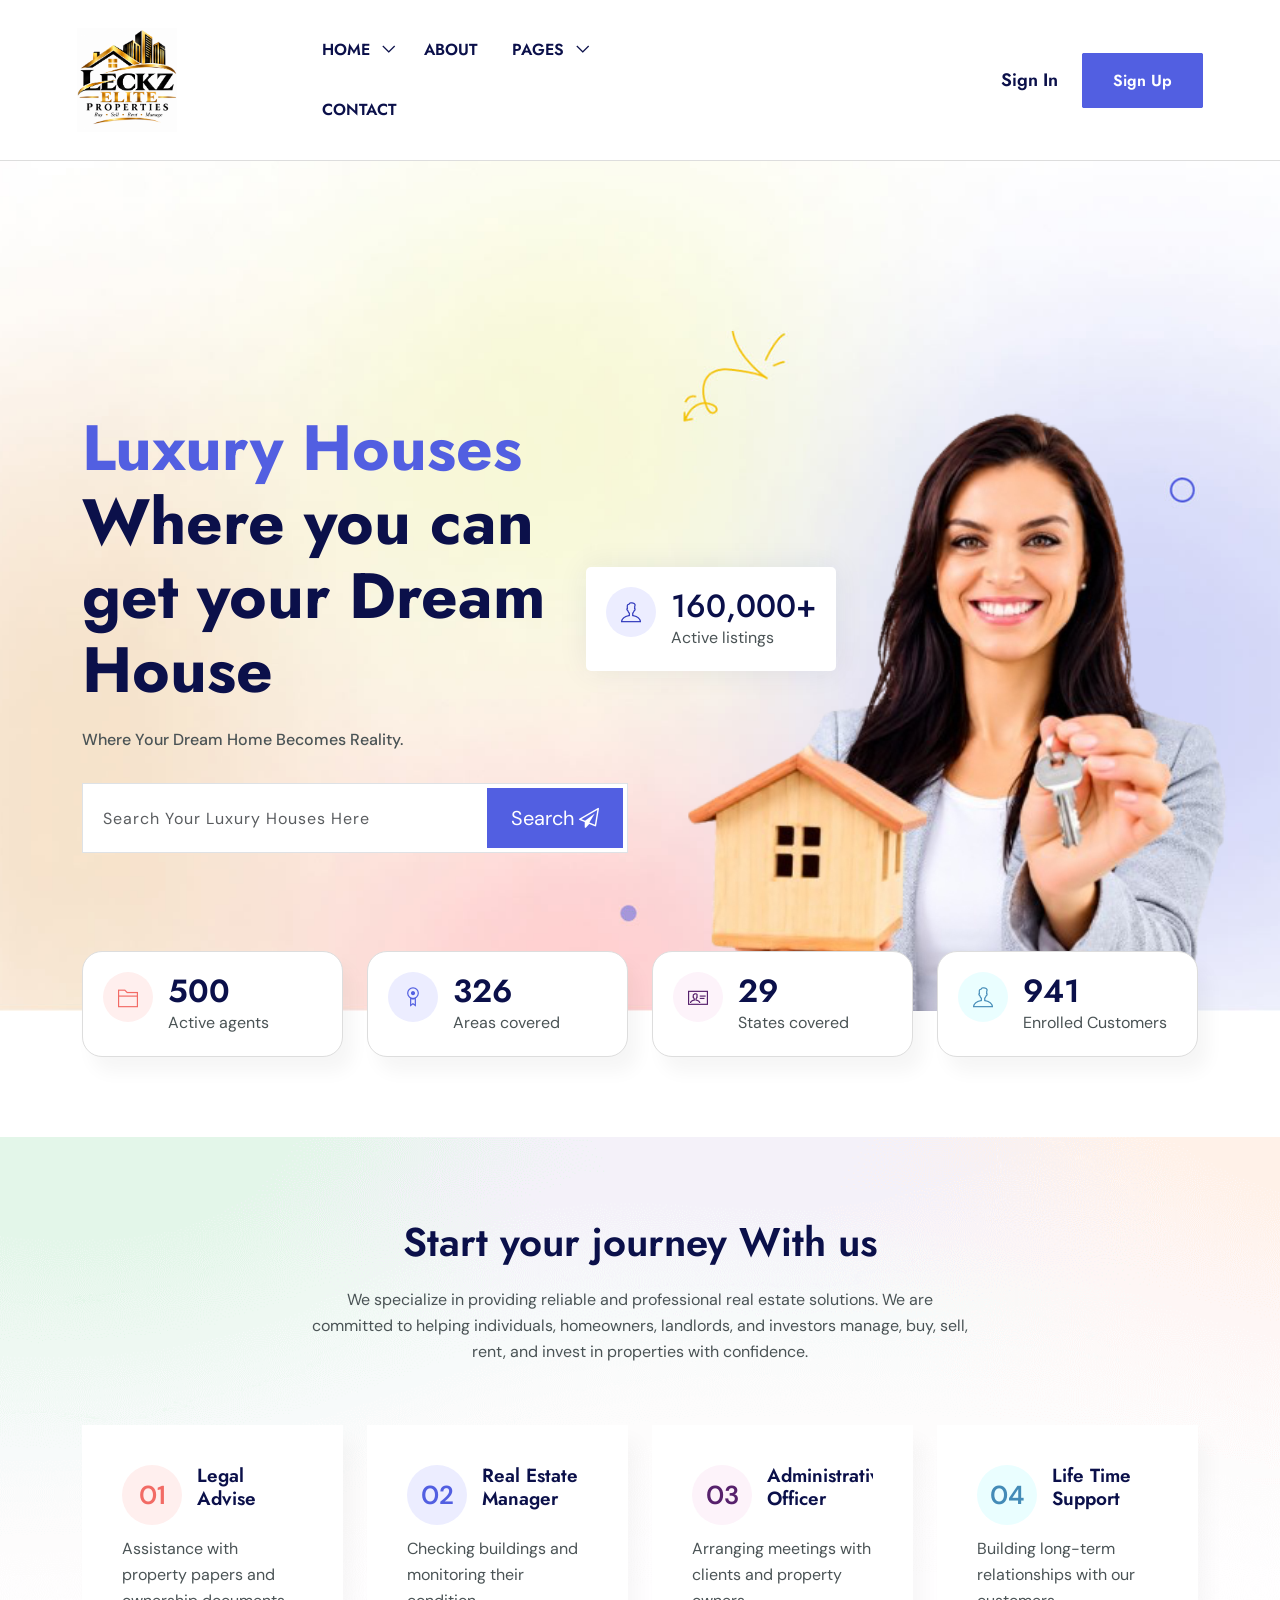
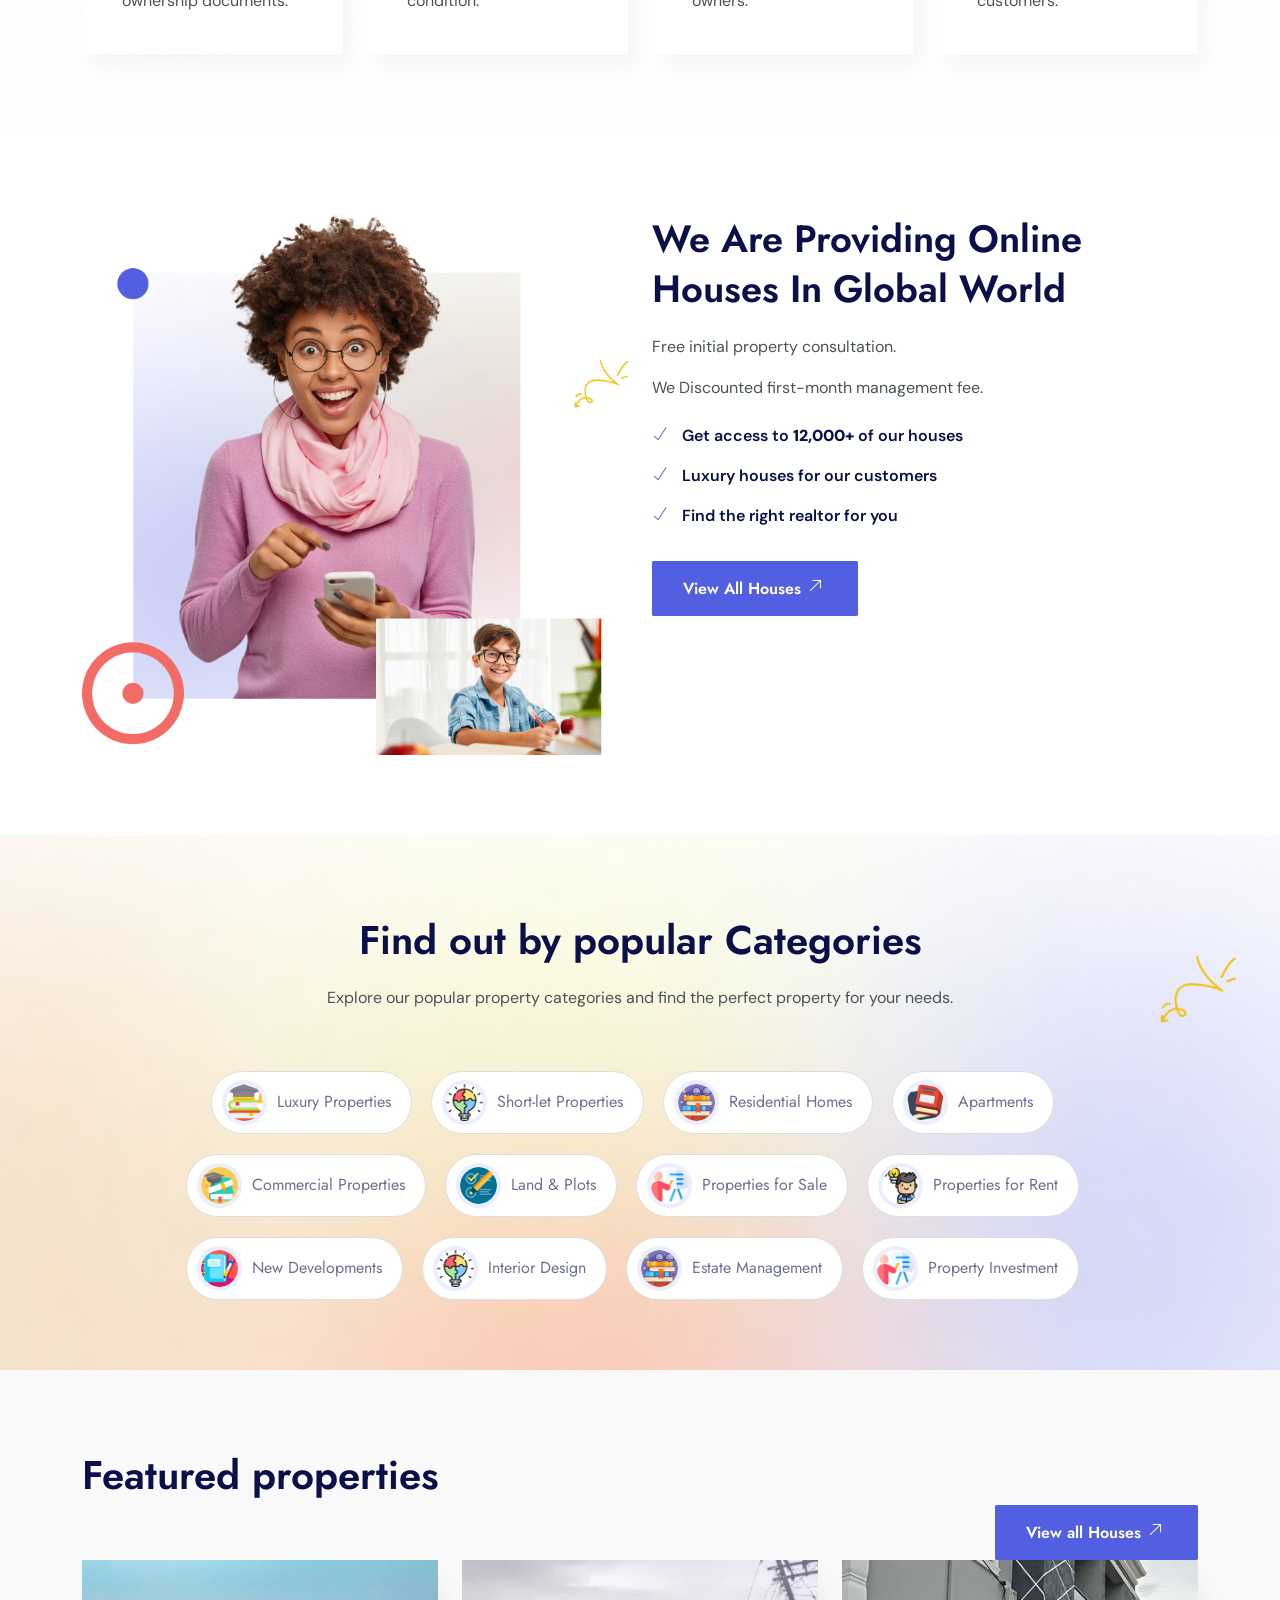
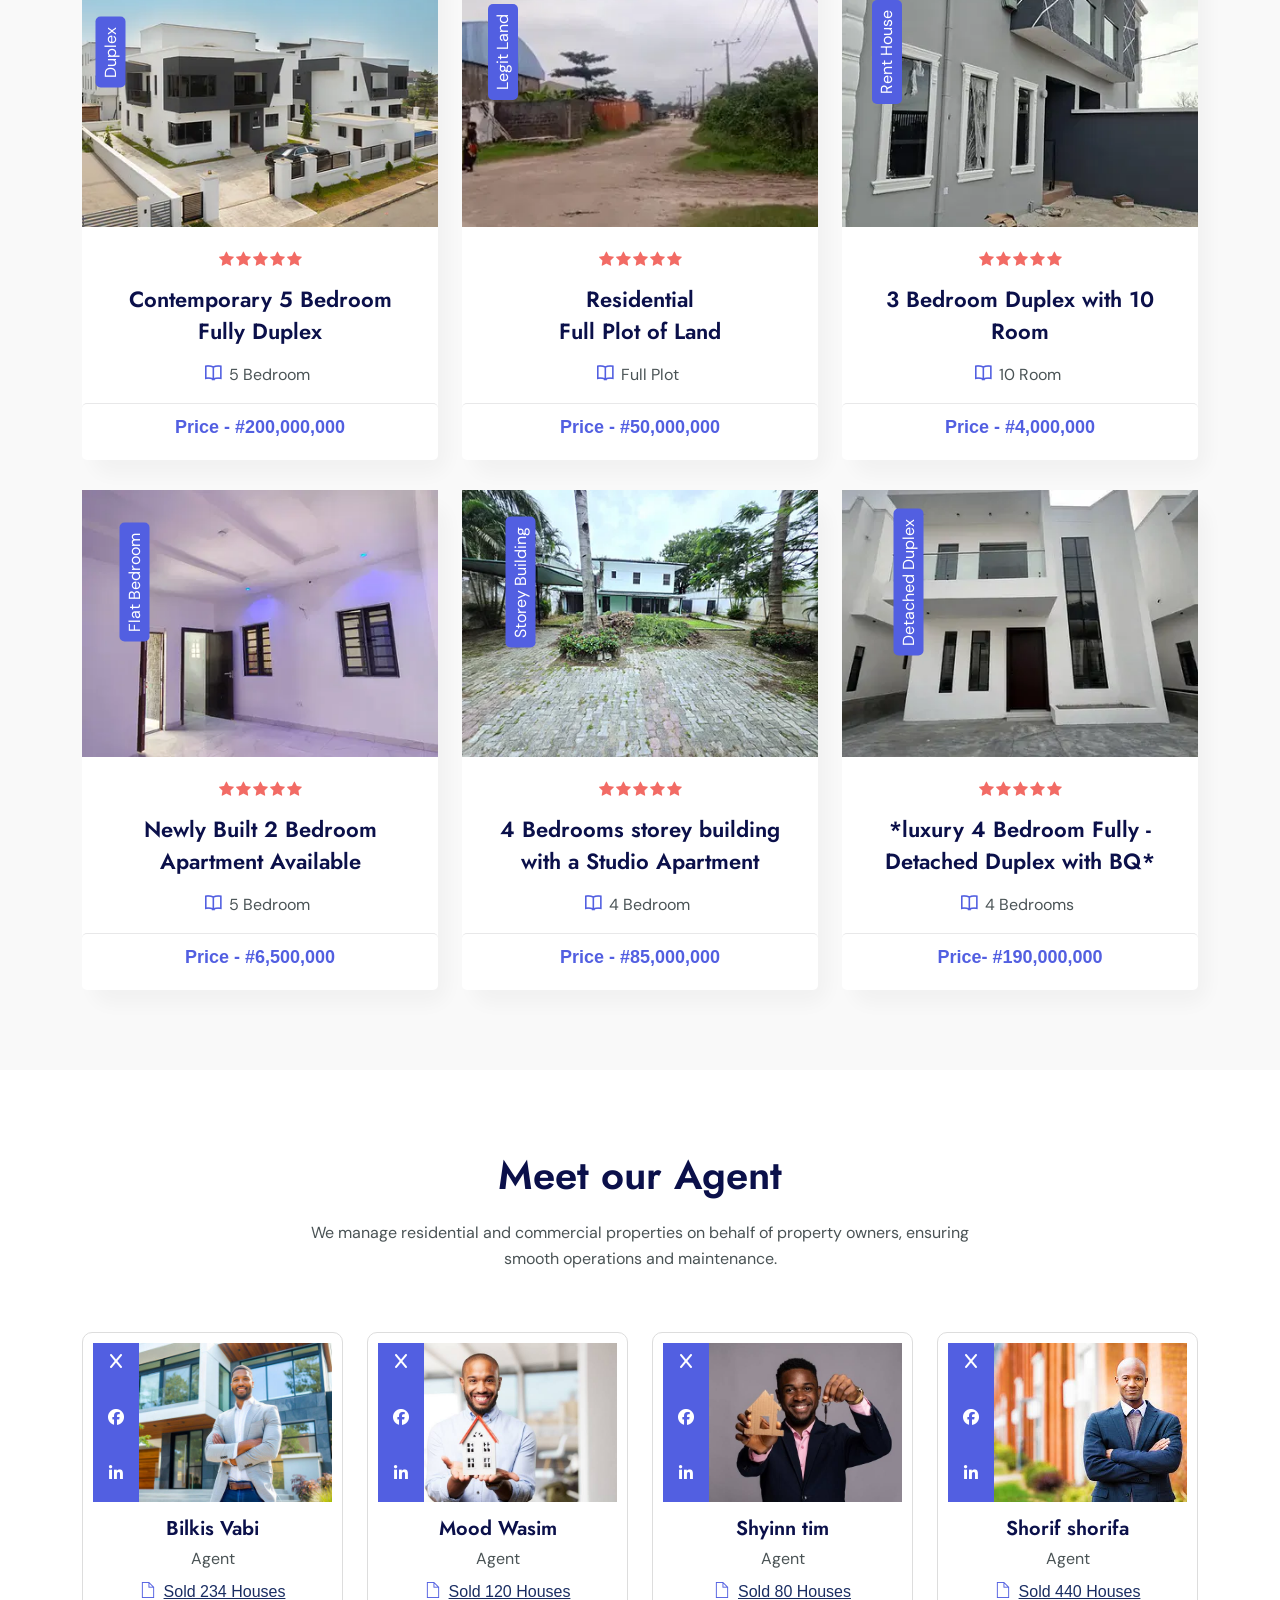
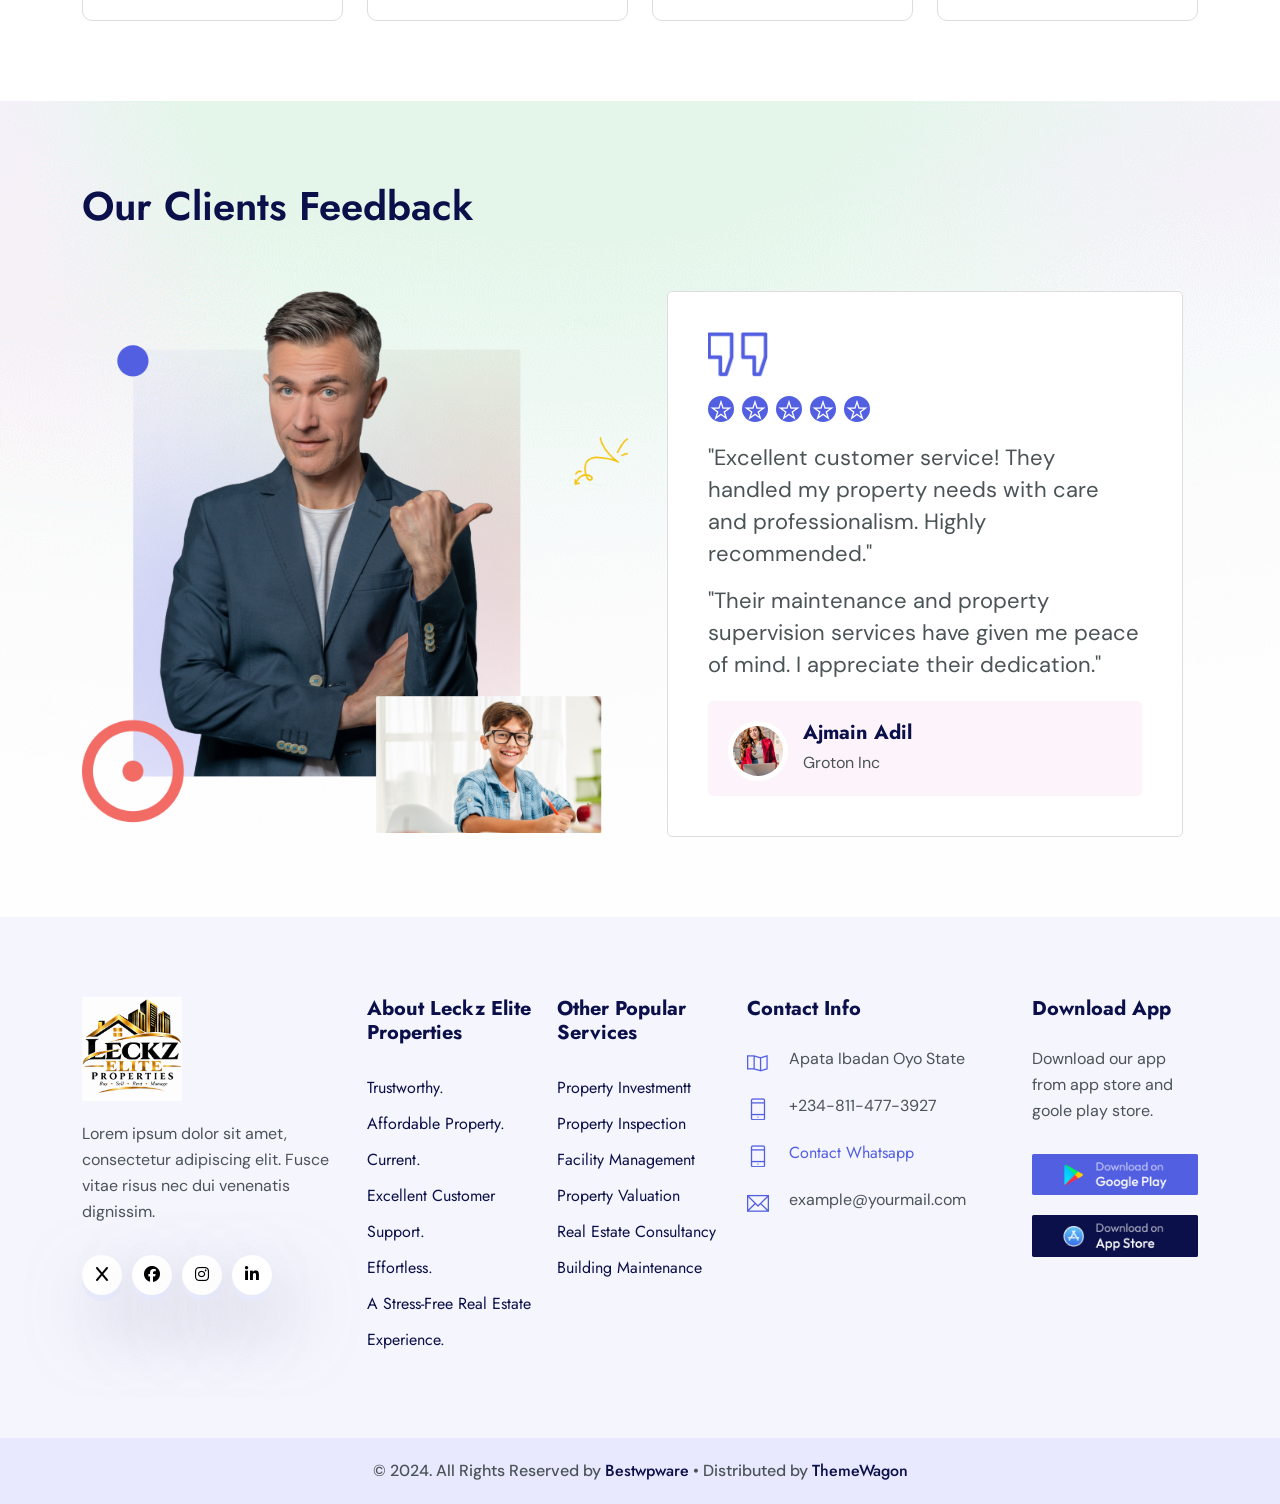
==== commit 08dae2e4: "update about assets contact index" ====
--- a/index.html
+++ b/index.html
@@ -53,7 +53,7 @@
 				<div class="row">
 					<div class="col-20 align-self-center">
 						<div class="site-logo">
-							<a href="index.html"><img src="assets/img/l-logo.png" alt=""></a>          				
+							<a href="index.html"><img src="assets/img/l-logo.png" alt="" class="site-img"></a>          				
 						</div>
 					</div><!--- END Col -->
 					
@@ -561,7 +561,7 @@
 	<!-- START PROMO -->
 	<!-- <section class="ab_area section-padding"> -->
 		<!-- <div class="container">									 -->
-			<div class="row">													
+			<!-- <div class="row">													 -->
 				<!-- <div class="col-lg-6 col-sm-12 col-xs-12 wow fadeInUp" data-wow-duration="1s" data-wow-delay="0.1s" data-wow-offset="0"> -->
 					<!-- <div class="ab_content"> -->
 						<!-- <h2>Why Choose Us For Your Online Education Courses</h2> -->
@@ -574,7 +574,7 @@
 						<!-- </ul> -->
 						<!-- <a class="btn_one" href="course.html">View All Courses <i class="ti-arrow-top-right"></i></a> -->
 					<!-- </div> -->
-				<!-- </div><!--- END COL	 --> -->
+				<!-- </div><!--- END COL	 --> 
 				<!-- <div class="col-lg-6 col-sm-12 col-xs-12 wow fadeInUp" data-wow-duration="1s" data-wow-delay="0.2s" data-wow-offset="0"> -->
 					<!-- <div class="ab_img"> -->
 						<!-- <img src="assets/img/about3.png" class="img-fluid" alt="image"> -->
--- a/assets/css/style.css
+++ b/assets/css/style.css
@@ -2813,28 +2813,32 @@
 }
 
 .pic-logo{
-	width: 70px;
-}
-
-
-
-
-
-
-
-
-
-
-
-
-
-
-
-
-
-
-
-
-
-
-
+	width: 100px;
+}
+
+.site-img{
+	width: 100px;
+}
+
+
+
+
+
+
+
+
+
+
+
+
+
+
+
+
+
+
+
+
+
+
+
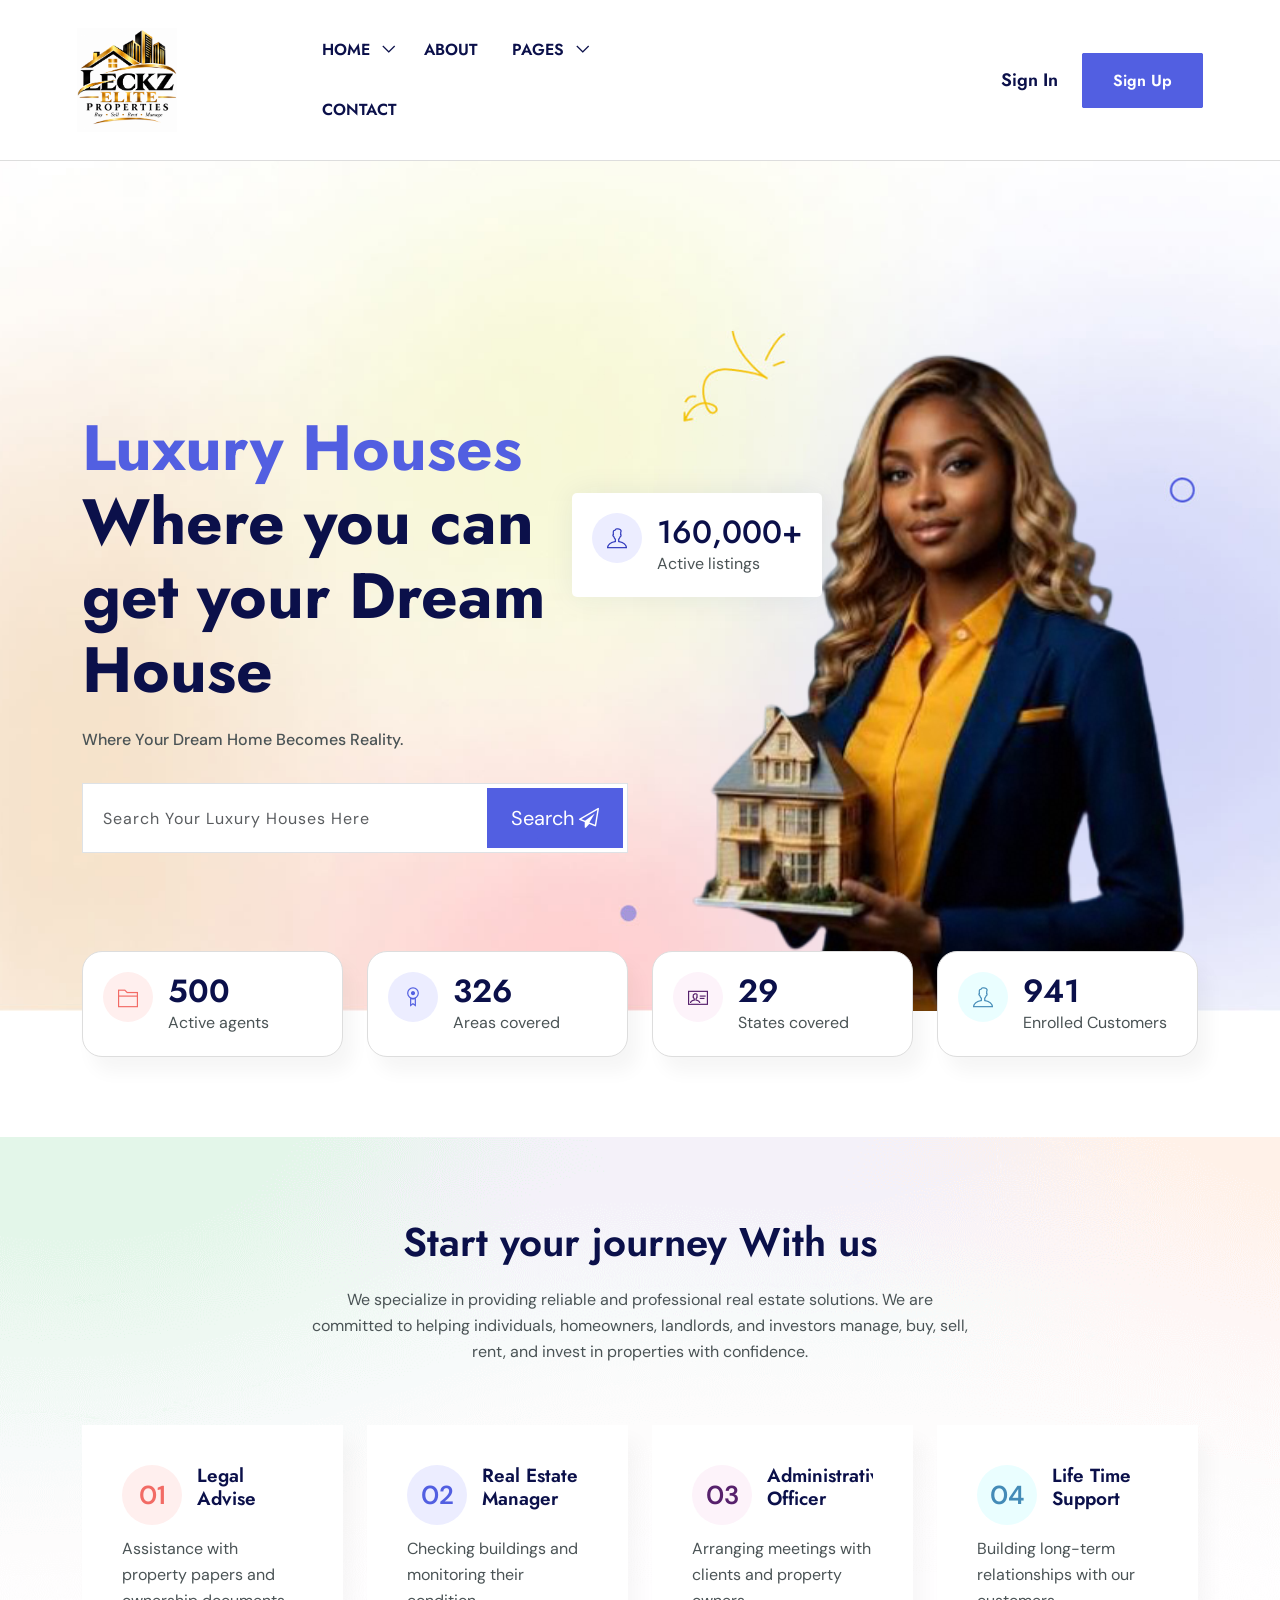
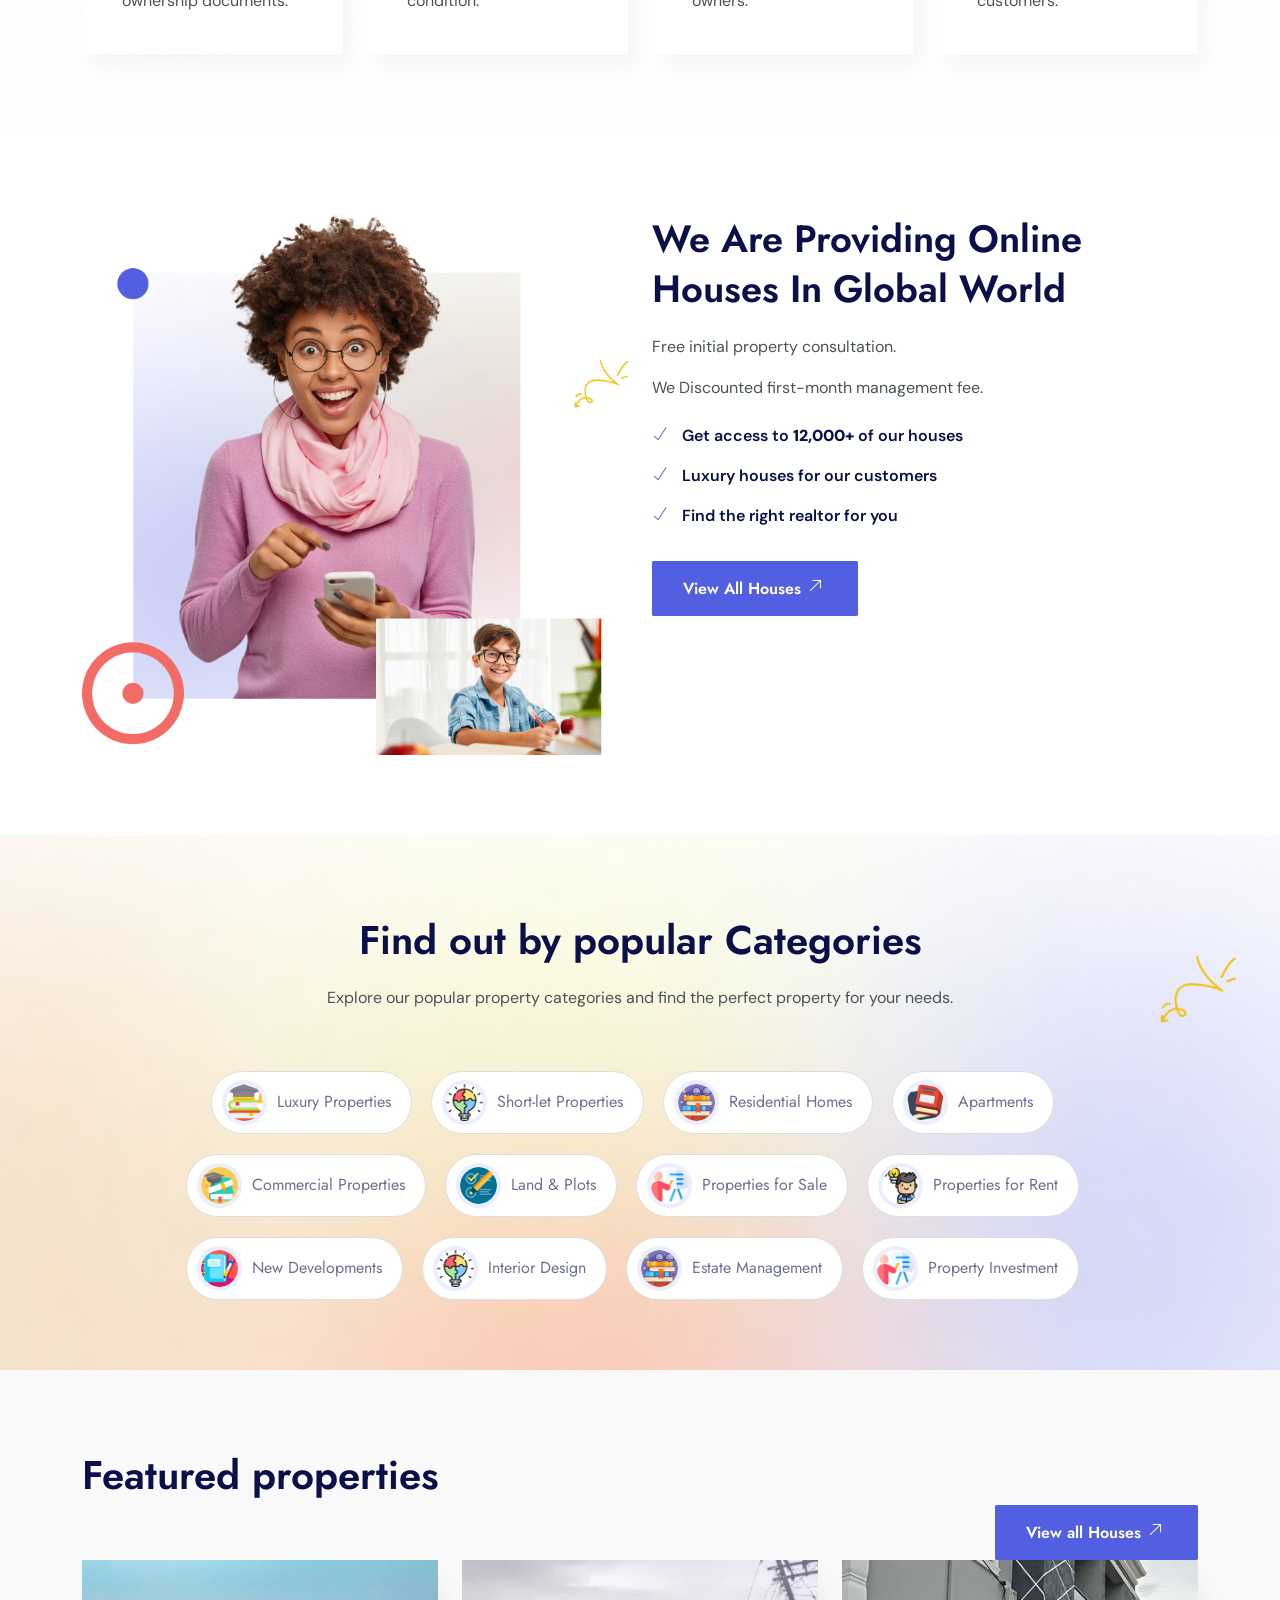
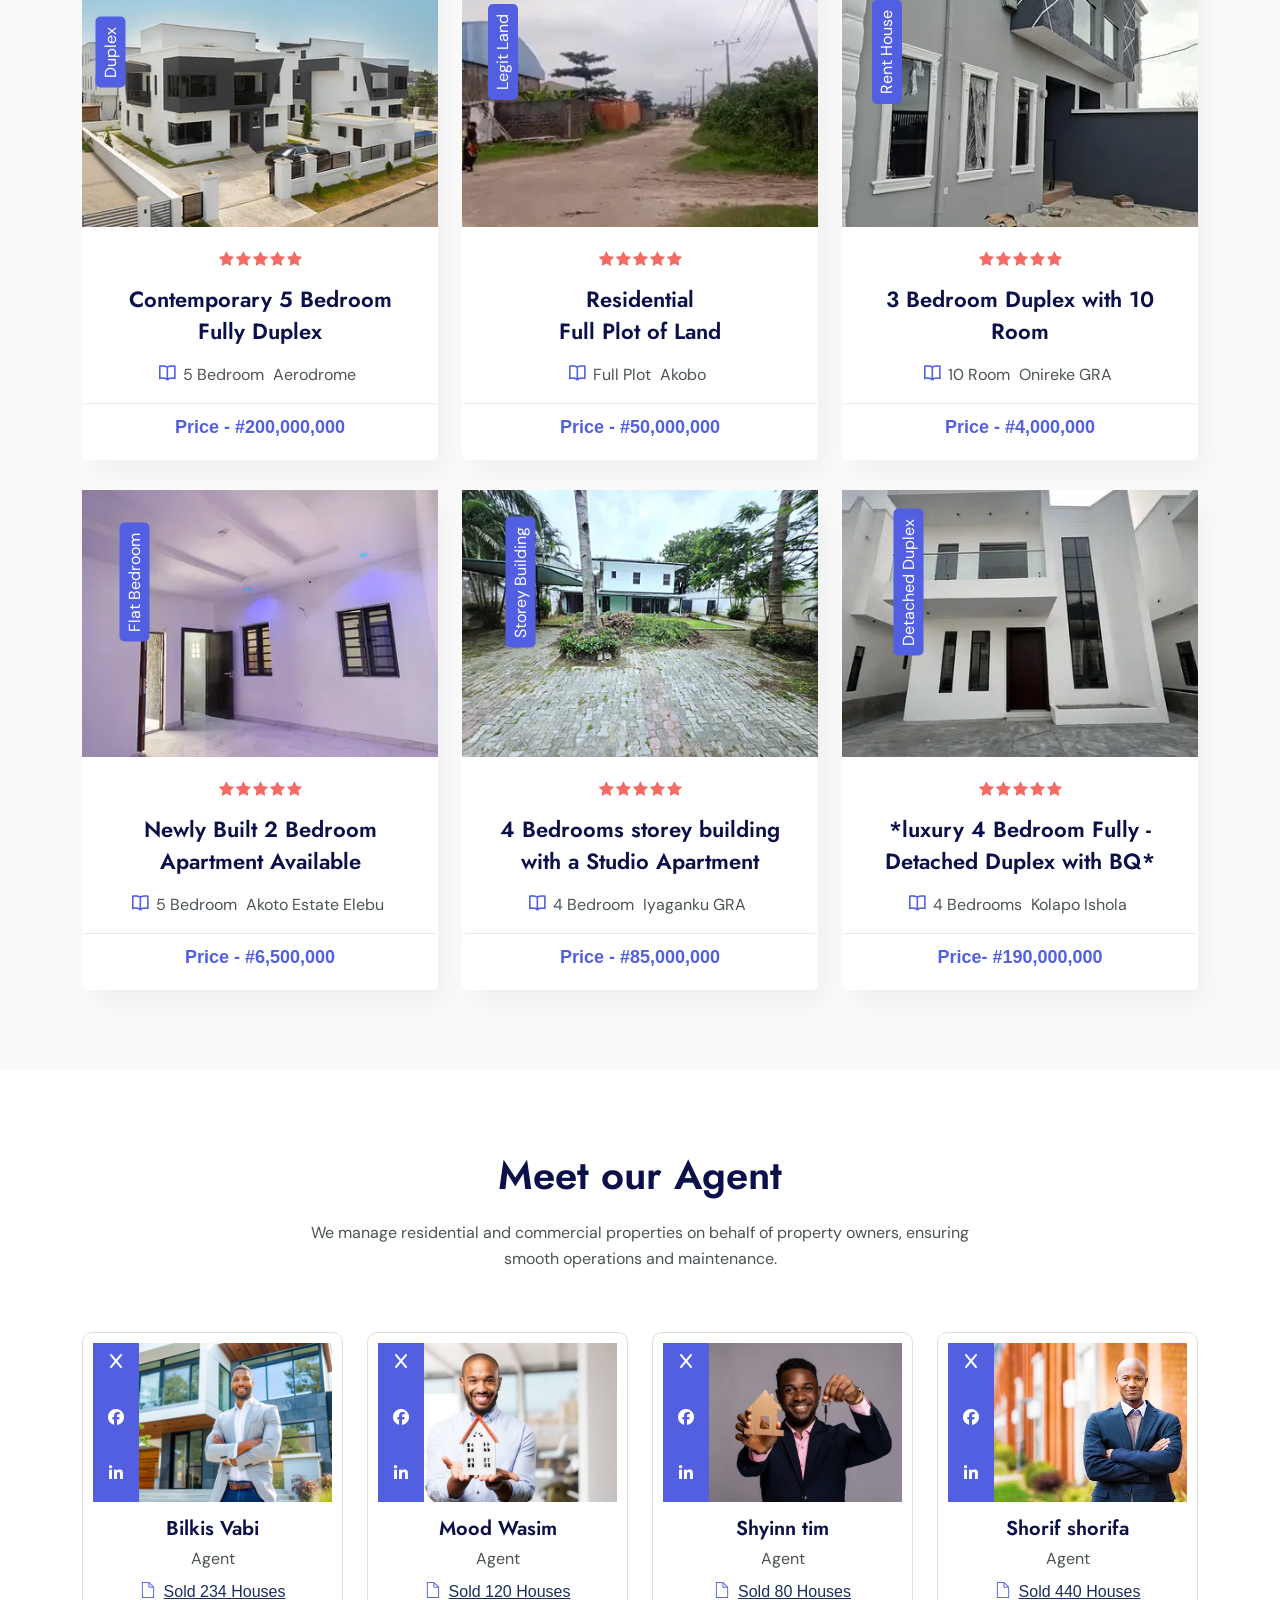
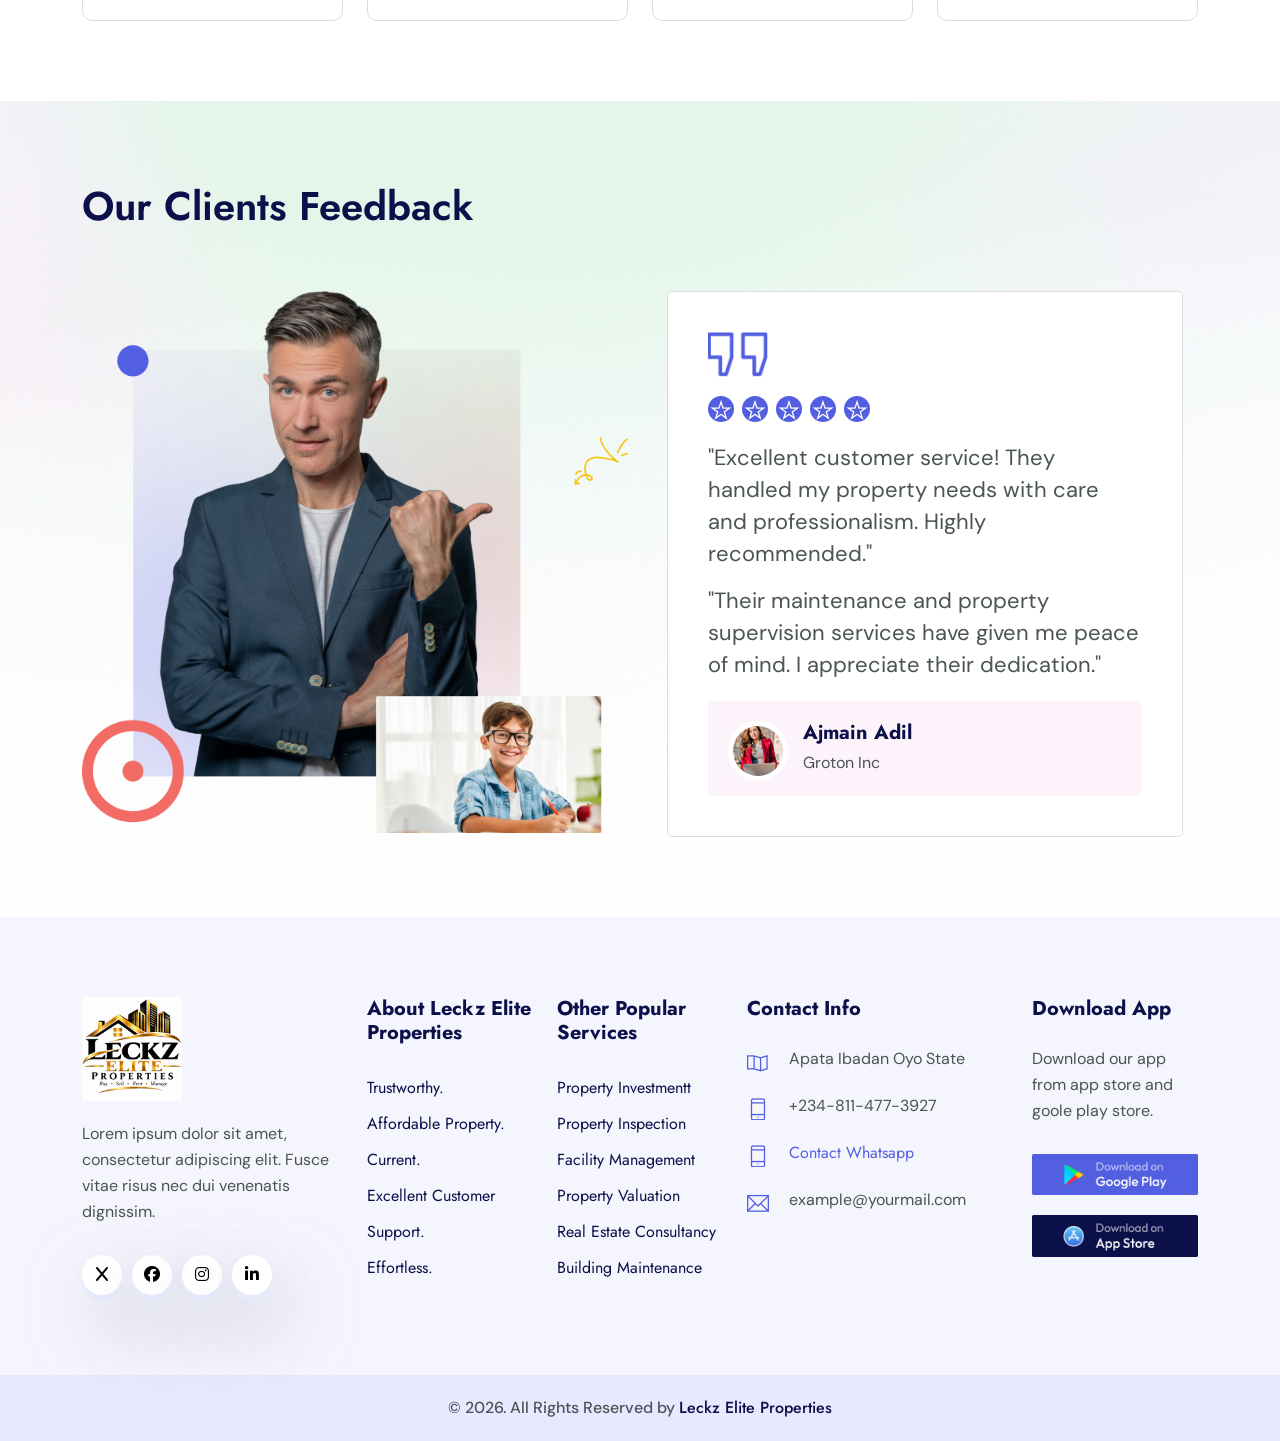
==== commit 0563b013: "update about assets contact index ins_details instructor" ====
--- a/index.html
+++ b/index.html
@@ -62,7 +62,7 @@
 							<ul>
 								<li class="menu-item-has-children"><a href="#">Home</a>
 									<ul>										
-										<li><a href="index.html">Home 01</a></li>
+										<li><a href="index.html">Home </a></li>
 										<!-- <li><a href="index2.html">Home 02</a></li> -->
 									</ul>
 								</li>
@@ -101,7 +101,7 @@
 					<ul class="mobile_menu">						
 						<li><a href="#">Home</a>
 							<ul class="sub-menu">										
-								<li><a href="index.html">Home 01</a></li>
+								<li><a href="index.html">Home</a></li>
 								<!-- <li><a href="index2.html">Home 02</a></li>						 -->
 							</ul>
 						</li>	
@@ -158,7 +158,7 @@
 				  </div><!--- END COL -->
 				  <div class="col-lg-6 col-sm-12 col-xs-12">
 					<div class="hero-text-img">
-						<img src="assets/img/bg.png" class="img-fluid lekz-img" alt="" />
+						<img src="assets/img/images.png" class="img-fluid lekz-img" alt="" />
 						<div class="home_ps number">
 							<span class="ti-user"></span>
 							<h2>160,000+</h2>
@@ -285,7 +285,7 @@
 							<li><span class="ti-check"></span> Luxury houses for our customers</li>
 							<li><span class="ti-check"></span> Find the right realtor for you</li>
 						</ul>
-						<a class="btn_one" href="course.html">View All Houses <i class="ti-arrow-top-right"></i></a>
+						<a class="btn_one" href="#">View All Houses <i class="ti-arrow-top-right"></i></a>
 					</div>
 				</div><!--- END COL -->							  
 			</div><!--- END ROW -->
@@ -335,7 +335,7 @@
 					</div><!--- END COL -->
 					<div class="col-lg-4 col-sm-6 col-xs-12">
 						<div class="cour_btn">
-							<a href="course.html" class="btn_one">View all Houses <i class="ti-arrow-top-right"></i></a>
+							<a href="#" class="btn_one">View all Houses <i class="ti-arrow-top-right"></i></a>
 						</div>
 					</div><!--- END COL -->
 				</div><!--- END ROW -->				
@@ -347,9 +347,9 @@
 								<span>Duplex</span>
 							</div>
 							<i class="fa fa-star"></i><i class="fa fa-star"></i><i class="fa fa-star"></i><i class="fa fa-star"></i><i class="fa fa-star"></i>
-							<h4><a href="course.html">Contemporary 5 Bedroom Fully  Duplex</a></h4>
+							<h4><a href="#">Contemporary 5 Bedroom Fully  Duplex</a></h4>
 							<p><span class="ti-book"> </span> 5 Bedroom</p>
-							<!-- <p><span class="ti-alarm-clock"> </span>2 Hrs 32 Min</p> -->
+							<p><span class="ti-location"> </span>Aerodrome</p>
 							<div class="price">Price - #200,000,000</div>
 						</div>
 					</div><!-- END COL -->
@@ -360,9 +360,9 @@
 								<span>Legit Land</span>
 							</div>
 							<i class="fa fa-star"></i><i class="fa fa-star"></i><i class="fa fa-star"></i><i class="fa fa-star"></i><i class="fa fa-star"></i>
-							<h4><a href="course.html">Residential  <br/>Full Plot of Land</a></h4>
+							<h4><a href="#">Residential  <br/>Full Plot of Land</a></h4>
 							<p><span class="ti-book"> </span> Full Plot</p>
-							<!-- <p><span class="ti-alarm-clock"> </span>3 Hrs 32 Min</p> -->
+							<p><span class="ti-location"> </span>Akobo</p>
 							<div class="price">Price - #50,000,000</div>
 						</div>
 					</div><!-- END COL -->
@@ -373,9 +373,9 @@
 								<span>Rent House</span>
 							</div>
 							<i class="fa fa-star"></i><i class="fa fa-star"></i><i class="fa fa-star"></i><i class="fa fa-star"></i><i class="fa fa-star"></i>
-							<h4><a href="course.html">3 Bedroom Duplex with 10 Room </a></h4>
+							<h4><a href="#">3 Bedroom Duplex with 10 Room </a></h4>
 							<p><span class="ti-book"> </span>10 Room</p>
-							<!-- <p><span class="ti-alarm-clock"> </span>2 Hrs 32 Min</p> -->
+							<p><span class="ti-location"> </span>Onireke GRA</p>
 							<div class="price">Price - #4,000,000</div>
 						</div>
 					</div><!-- END COL -->
@@ -387,9 +387,9 @@
 								<span>Flat Bedroom</span>
 							</div>
 							<i class="fa fa-star"></i><i class="fa fa-star"></i><i class="fa fa-star"></i><i class="fa fa-star"></i><i class="fa fa-star"></i>
-							<h4><a href="course.html">Newly Built 2 Bedroom Apartment Available</a></h4>
+							<h4><a href="#">Newly Built 2 Bedroom Apartment Available</a></h4>
 							<p><span class="ti-book"> </span> 5 Bedroom</p>
-							<!-- <p><span class="ti-alarm-clock"> </span>2 Hrs 32 Min</p> -->
+							<p><span class="ti-location"> </span>Akoto Estate Elebu</p>
 							<div class="price">Price - #6,500,000</div>
 						</div>
 					</div><!-- END COL -->
@@ -400,9 +400,9 @@
 								<span>Storey Building</span>
 							</div>
 							<i class="fa fa-star"></i><i class="fa fa-star"></i><i class="fa fa-star"></i><i class="fa fa-star"></i><i class="fa fa-star"></i>
-							<h4><a href="course.html">4 Bedrooms storey building with a Studio Apartment</a></h4>
+							<h4><a href="#">4 Bedrooms storey building with a Studio Apartment</a></h4>
 							<p><span class="ti-book"> </span> 4 Bedroom</p>
-							<!-- <p><span class="ti-alarm-clock"> </span>2 Hrs 32 Min</p> -->
+							<p><span class="ti-location"> </span>Iyaganku GRA</p>
 							<div class="price">Price - #85,000,000</div>
 						</div>
 					</div><!-- END COL -->
@@ -413,9 +413,9 @@
 								<span>Detached Duplex</span>
 							</div>
 							<i class="fa fa-star"></i><i class="fa fa-star"></i><i class="fa fa-star"></i><i class="fa fa-star"></i><i class="fa fa-star"></i>
-							<h4><a href="course.html">*luxury 4 Bedroom Fully -Detached Duplex with BQ*</a></h4>
+							<h4><a href="#">*luxury 4 Bedroom Fully -Detached Duplex with BQ*</a></h4>
 							<p><span class="ti-book"> </span> 4 Bedrooms</p>
-							<!-- <p><span class="ti-alarm-clock"> </span>2 Hrs 32 Min</p> -->
+							<p><span class="ti-location"> </span>Kolapo Ishola</p>
 							<div class="price">Price- #190,000,000</div>
 						</div>
 					</div><!-- END COL -->						
@@ -762,7 +762,7 @@
 								<li><a href="#">Current.</a></li>
 								<li><a href="#">Excellent customer support.</a></li>
 								<li><a href="#">Effortless.</a></li>
-								<li><a href="#">A stress-free real estate experience.</a></li>
+								<!-- <li><a href="#">A stress-free real estate experience.</a></li> -->
 							</ul>
 						</div>
 					</div><!--- END COL -->	
@@ -816,7 +816,7 @@
 		<!-- START FOOTER COPYRIGHT -->	
 		<div class="foot_copy">
 			<div class="footer_copyright">
-				<p>&copy; 2024. All Rights Reserved by <a href="https://bestwpware.com/">Bestwpware</a> • Distributed by <a href="https://themewagon.com">ThemeWagon</a></p>
+				<p>&copy; 2026. All Rights Reserved by <a href="https://leckzeliteproperties.com/">Leckz Elite Properties</a></p>
 			</div>	
 		</div>
 		<!-- END FOOTER COPYRIGHT -->	
--- a/assets/css/style.css
+++ b/assets/css/style.css
@@ -2802,7 +2802,7 @@
 
 
 .lekz-img{
-	height: 600px !important;
+	height: 700px !important;
 	left: 26%;
 }
 
